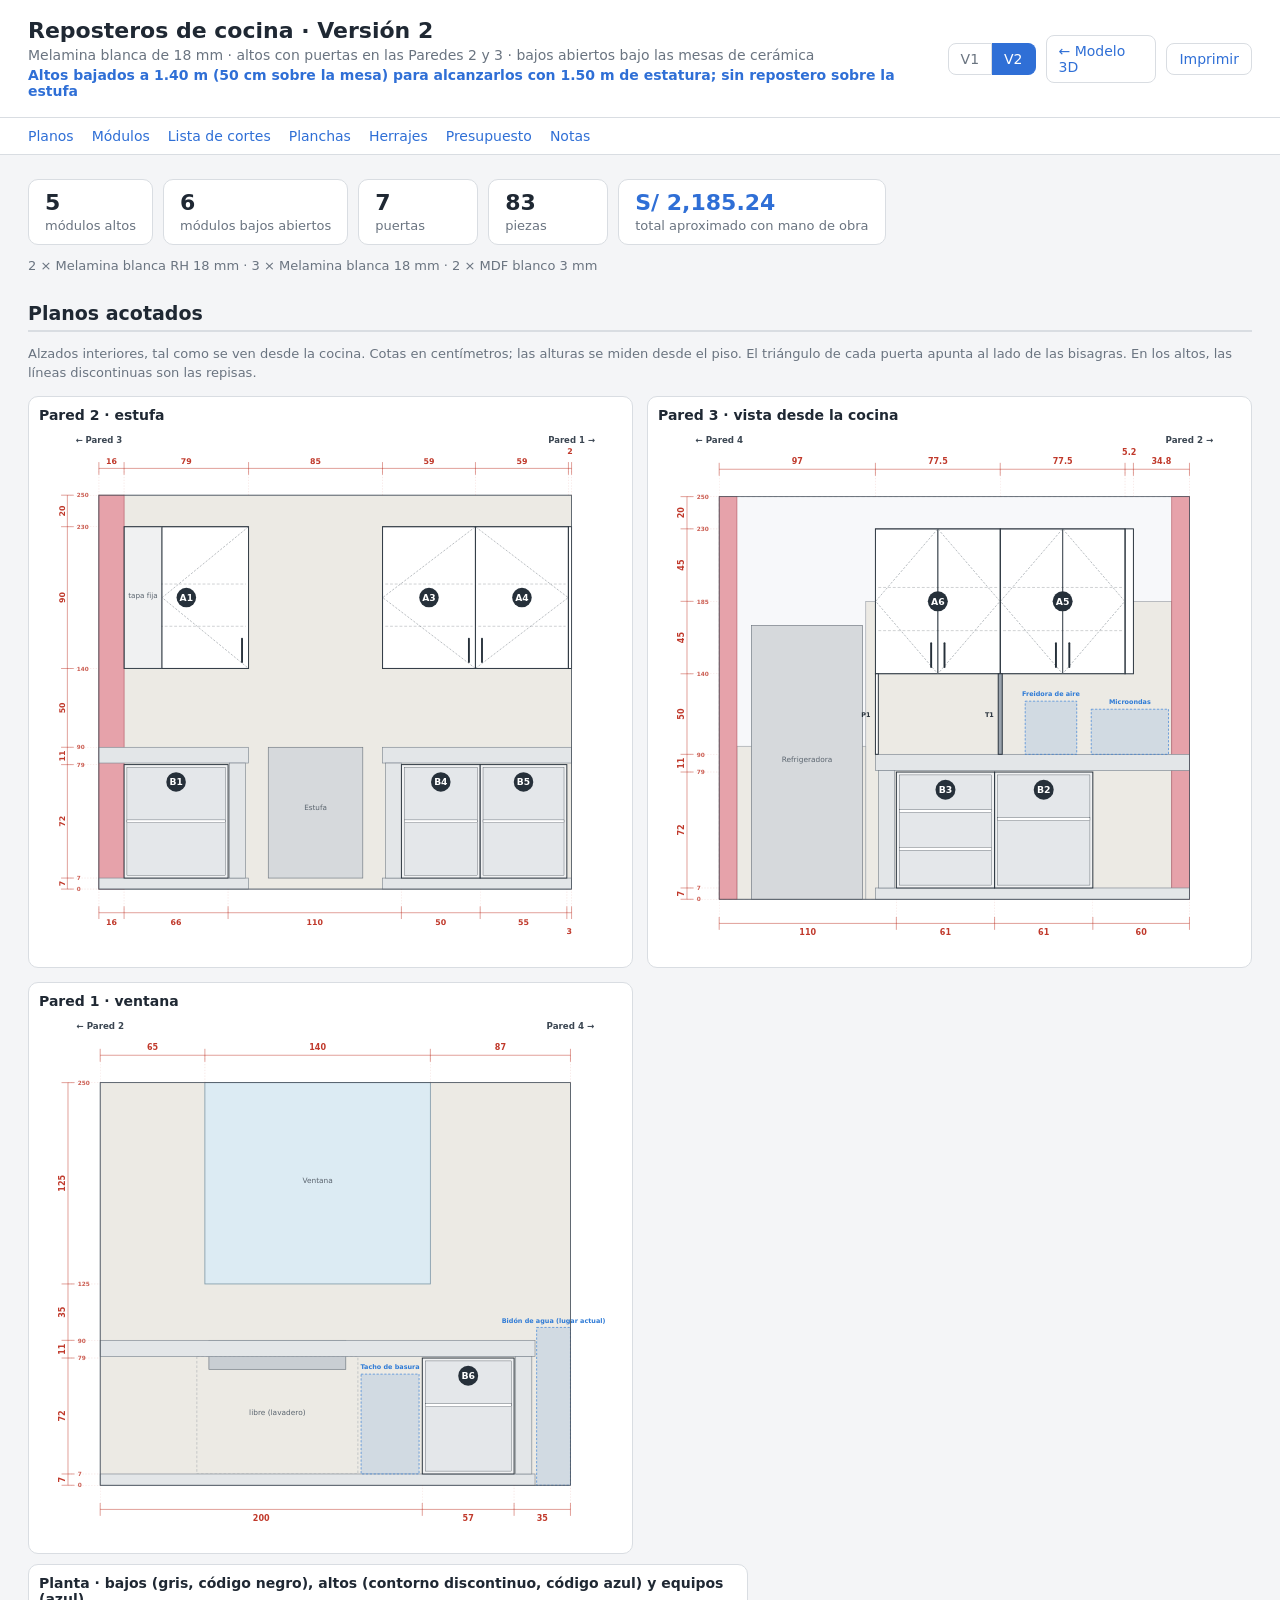
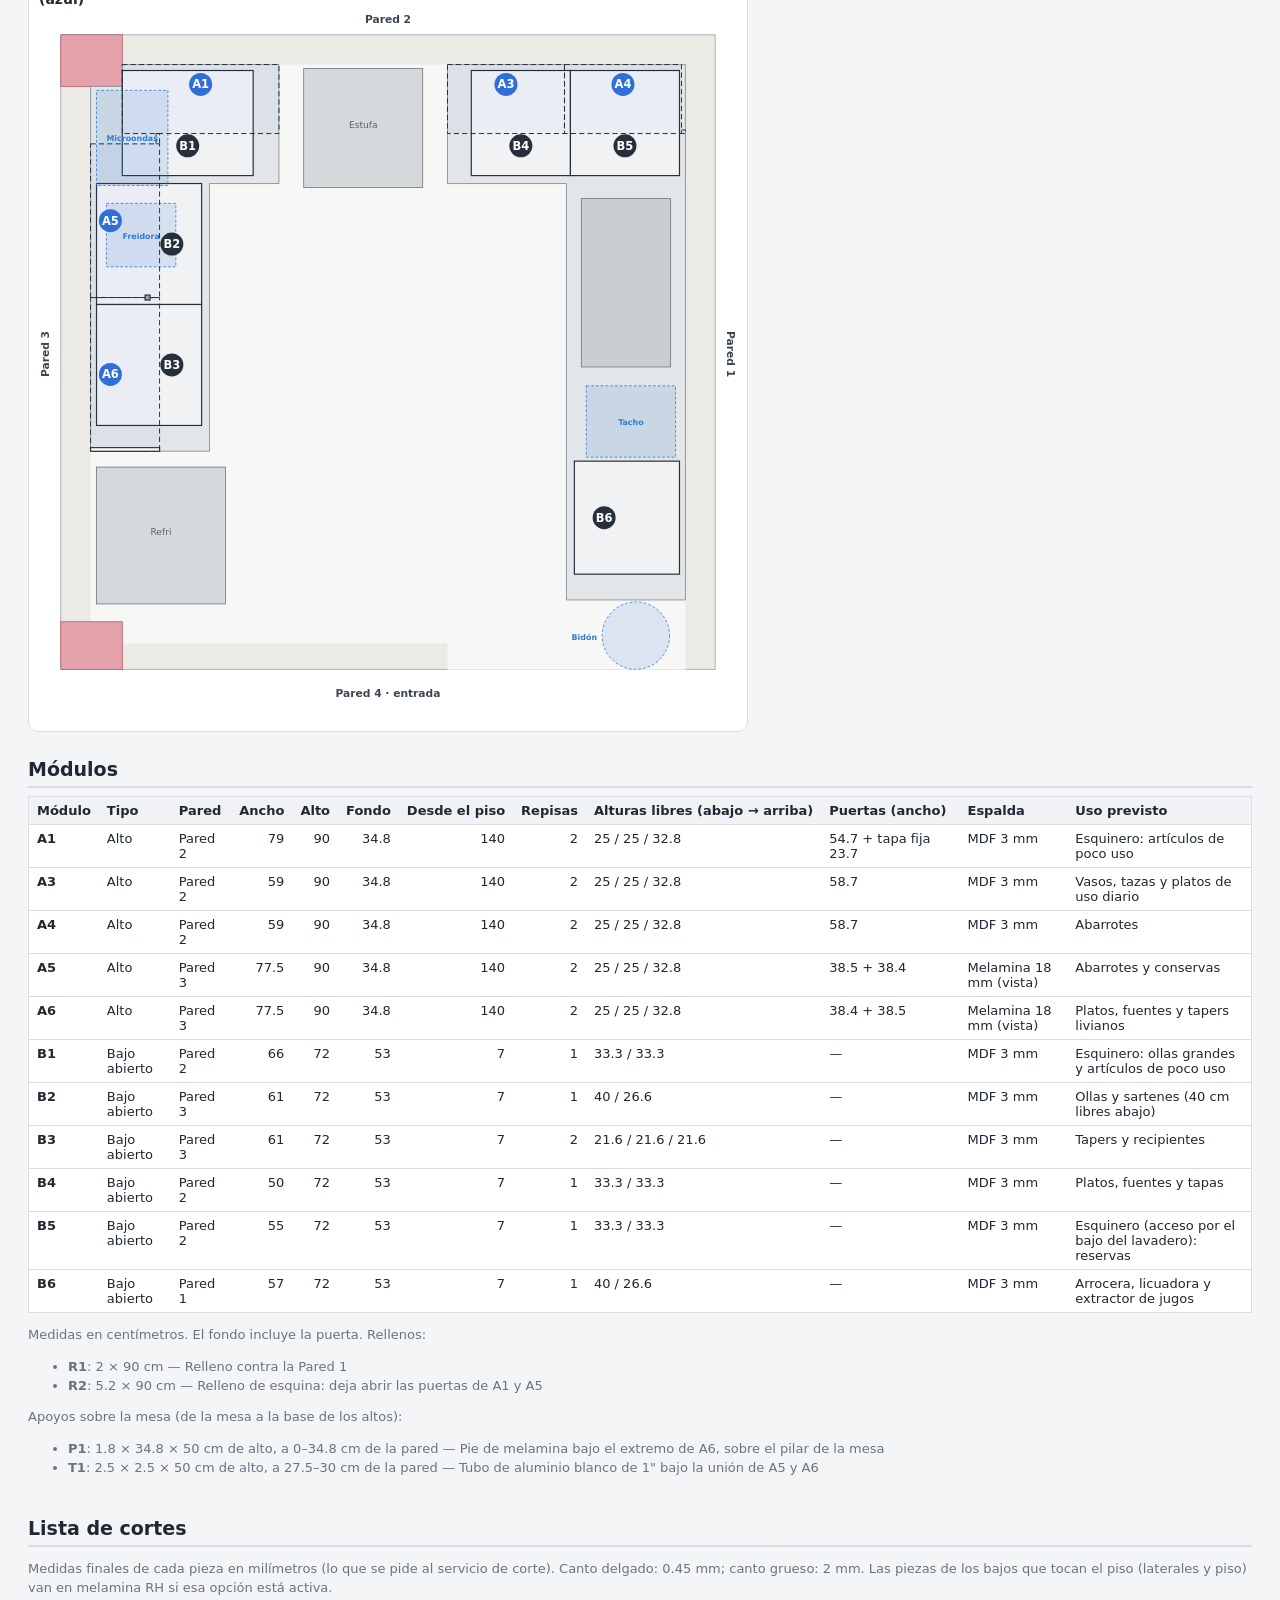
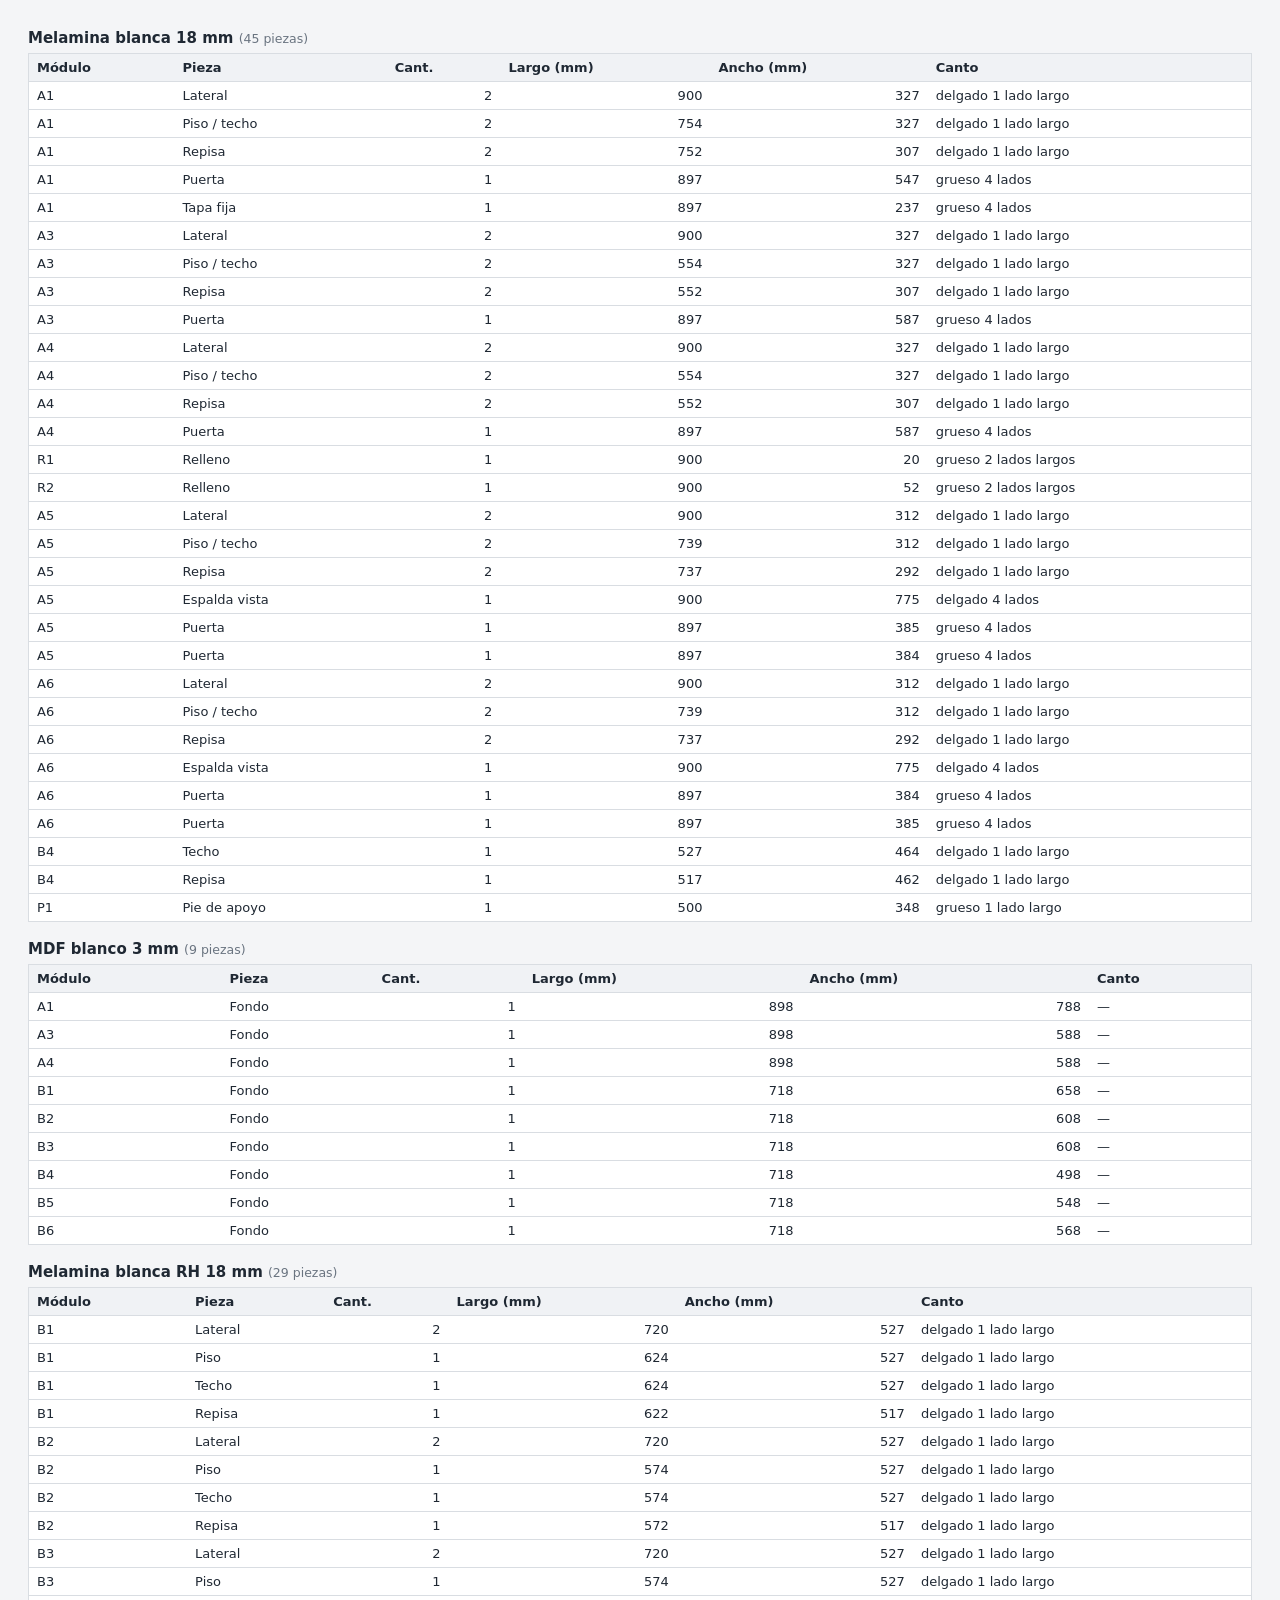
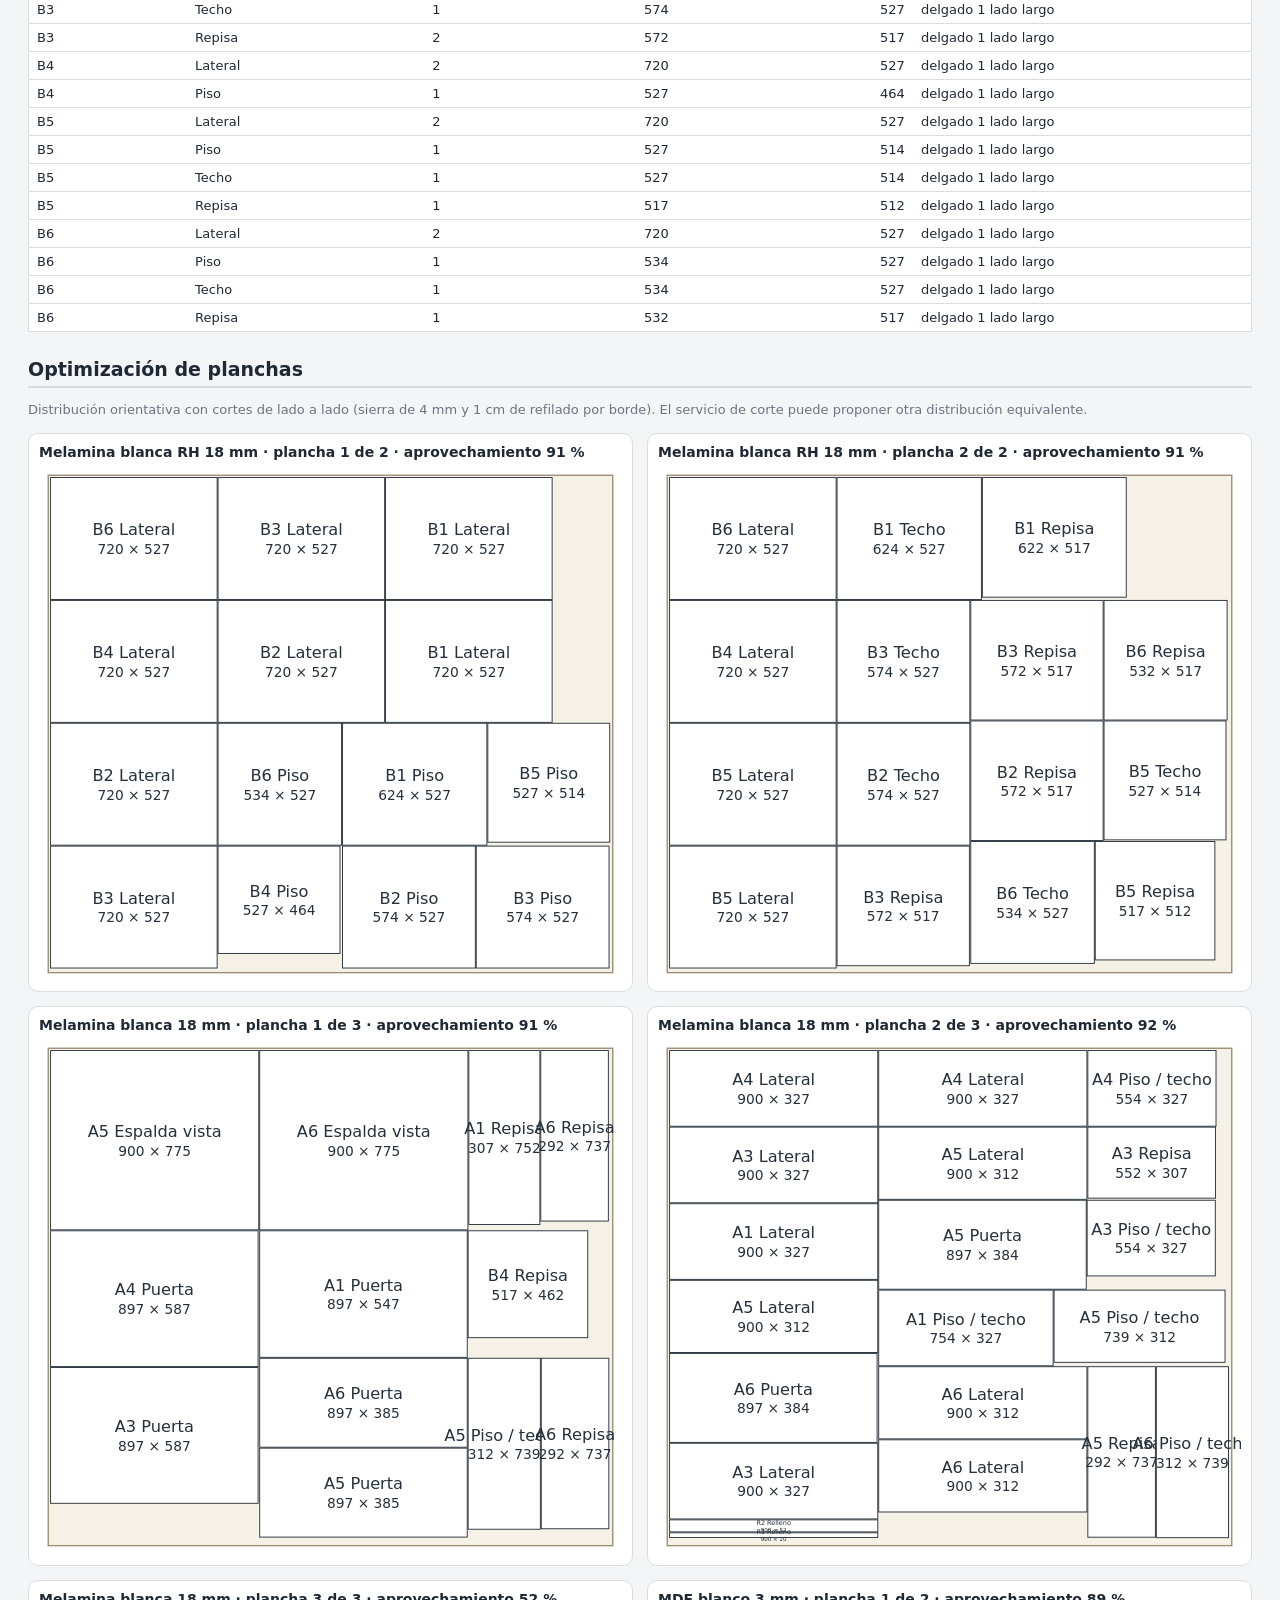
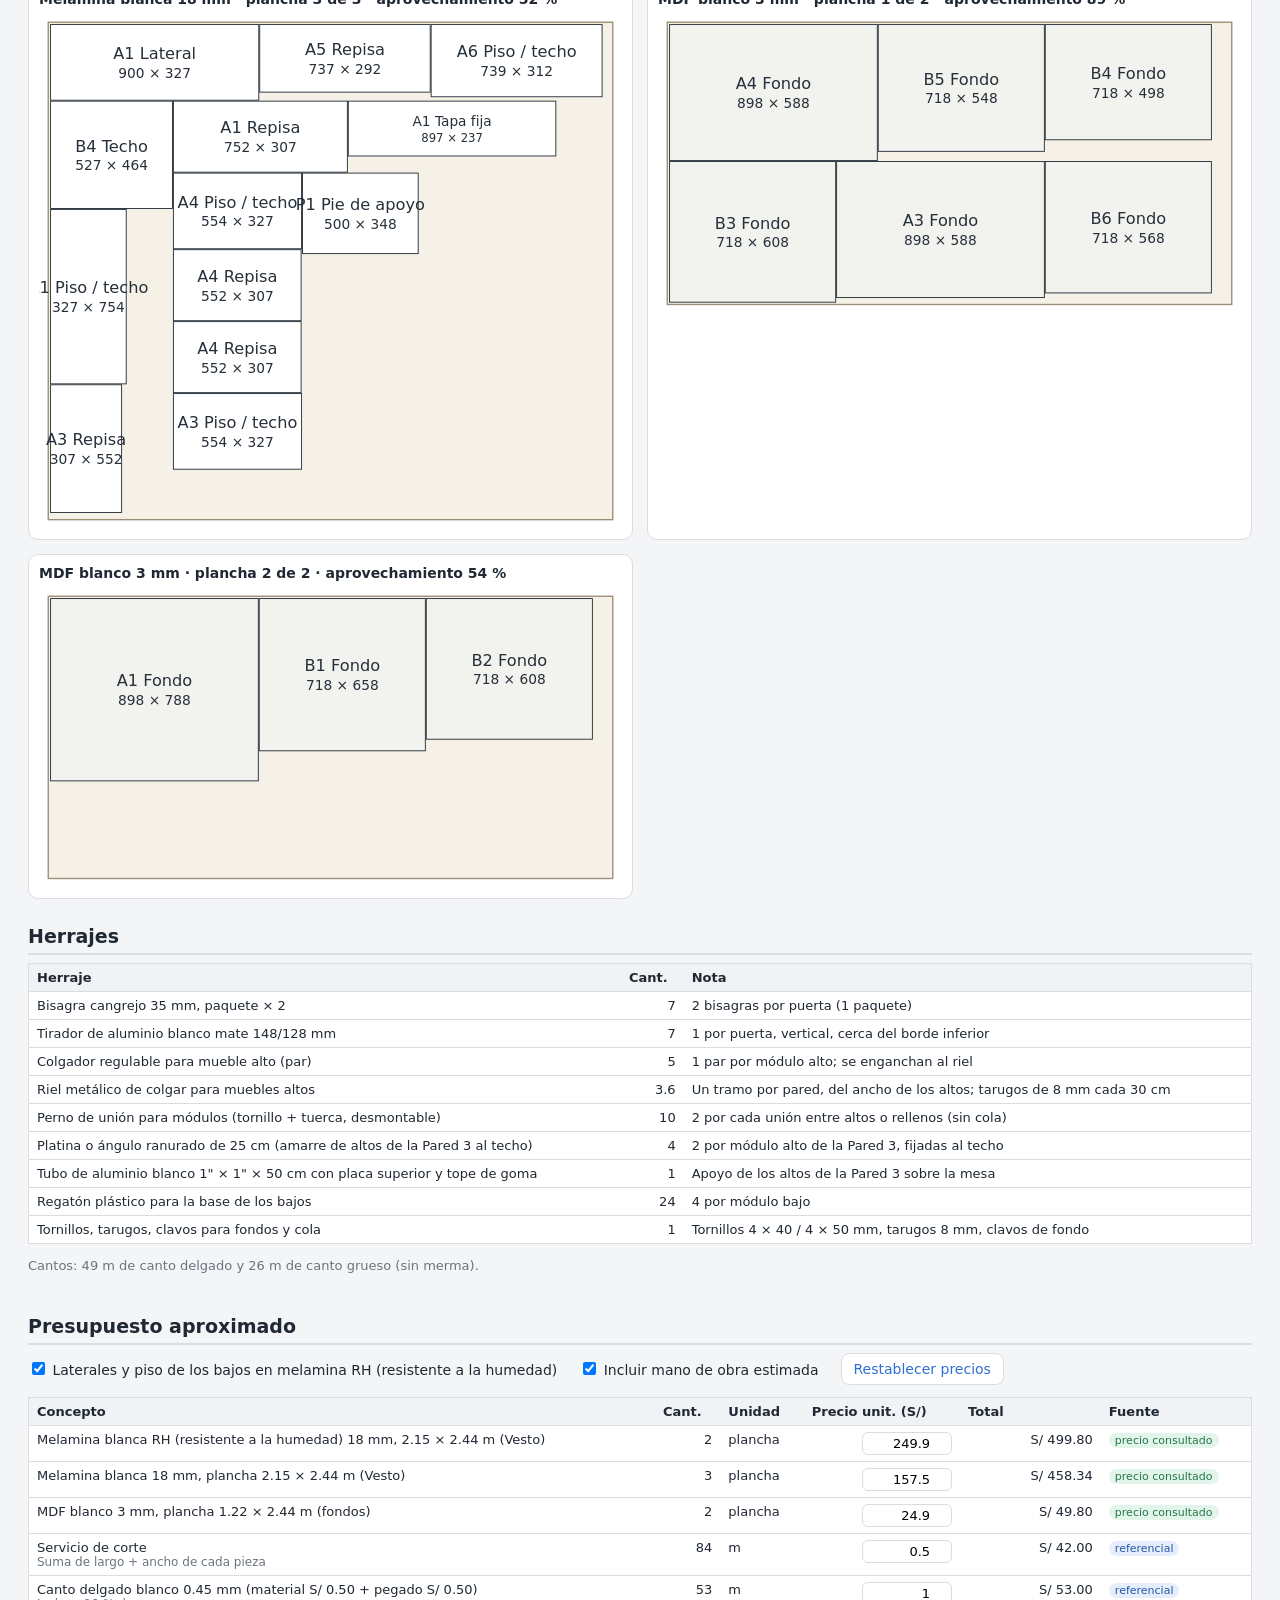
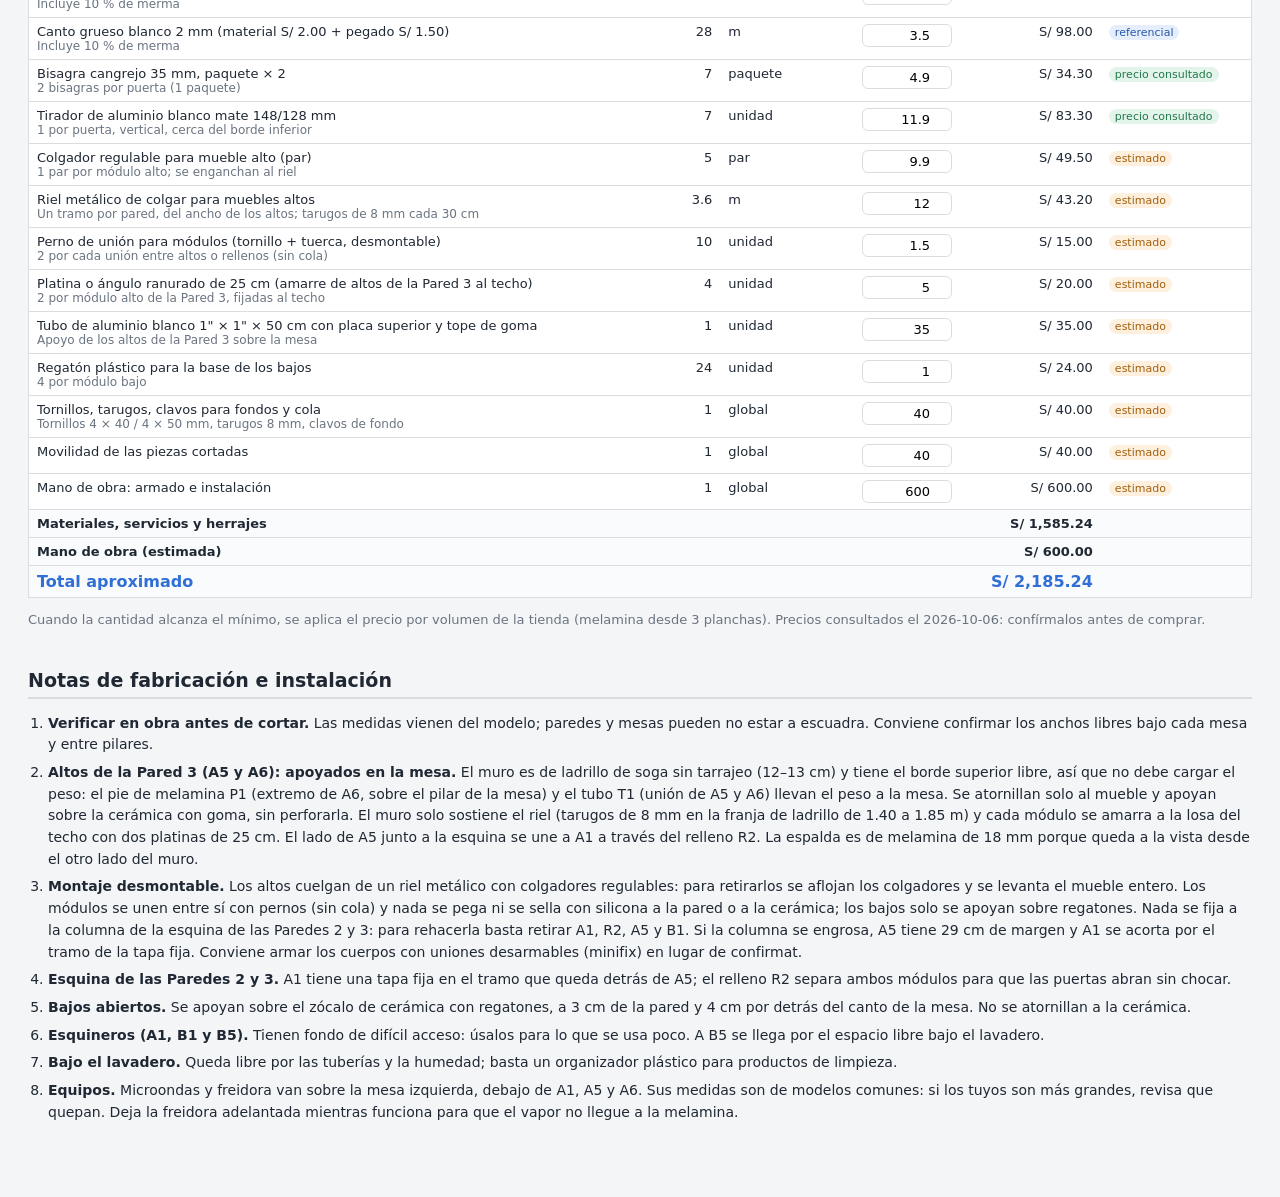
==== reposteros.html @ 14c3564d "first commit" ====
<!doctype html>
<html lang="es">
  <head>
    <meta charset="utf-8" />
    <meta name="viewport" content="width=device-width, initial-scale=1" />
    <title>Cocina · planos, cortes y presupuesto de reposteros</title>
    <link rel="icon" href="data:," />
    <link rel="stylesheet" href="css/reposteros.css" />
  </head>
  <body>
    <header class="cabecera">
      <div>
        <h1>Reposteros de cocina · <span id="version-nombre"></span></h1>
        <p>Melamina blanca de 18 mm · altos con puertas en las Paredes 2 y 3 · bajos abiertos bajo las mesas de cerámica</p>
        <p class="version-desc" id="version-desc"></p>
      </div>
      <nav class="acciones">
        <span class="versiones" role="group" aria-label="Versión del diseño">
          <button type="button" data-version="1">V1</button>
          <button type="button" data-version="2">V2</button>
        </span>
        <a href="index.html" id="volver">← Modelo 3D</a>
        <button type="button" id="imprimir">Imprimir</button>
      </nav>
    </header>

    <nav class="indice">
      <a href="#sec-planos">Planos</a>
      <a href="#sec-modulos">Módulos</a>
      <a href="#sec-cortes">Lista de cortes</a>
      <a href="#sec-planchas">Planchas</a>
      <a href="#sec-herrajes">Herrajes</a>
      <a href="#sec-presupuesto">Presupuesto</a>
      <a href="#sec-notas">Notas</a>
    </nav>

    <main>
      <div class="avisos" id="avisos" hidden></div>
      <section class="resumen" id="resumen"></section>

      <section id="sec-planos">
        <h2>Planos acotados</h2>
        <p class="nota">
          Alzados interiores, tal como se ven desde la cocina. Cotas en centímetros; las alturas se miden desde el piso.
          El triángulo de cada puerta apunta al lado de las bisagras. En los altos, las líneas discontinuas son las repisas.
        </p>
        <div id="alzados" class="laminas"></div>
        <div id="planta" class="laminas"></div>
      </section>

      <section id="sec-modulos">
        <h2>Módulos</h2>
        <div id="modulos" class="tabla"></div>
      </section>

      <section id="sec-cortes">
        <h2>Lista de cortes</h2>
        <p class="nota">
          Medidas finales de cada pieza en milímetros (lo que se pide al servicio de corte). Canto delgado: 0.45 mm; canto
          grueso: 2 mm. Las piezas de los bajos que tocan el piso (laterales y piso) van en melamina RH si esa opción está activa.
        </p>
        <div id="cortes" class="tabla"></div>
      </section>

      <section id="sec-planchas">
        <h2>Optimización de planchas</h2>
        <p class="nota">
          Distribución orientativa con cortes de lado a lado (sierra de 4 mm y 1 cm de refilado por borde). El servicio de corte
          puede proponer otra distribución equivalente.
        </p>
        <div id="planchas" class="hojas"></div>
      </section>

      <section id="sec-herrajes">
        <h2>Herrajes</h2>
        <div id="herrajes" class="tabla"></div>
      </section>

      <section id="sec-presupuesto">
        <h2>Presupuesto aproximado</h2>
        <div class="opciones">
          <label><input type="checkbox" id="opt-rh" /> Laterales y piso de los bajos en melamina RH (resistente a la humedad)</label>
          <label><input type="checkbox" id="opt-mo" /> Incluir mano de obra estimada</label>
          <button type="button" id="restablecer">Restablecer precios</button>
        </div>
        <div id="presupuesto" class="tabla"></div>
      </section>

      <section id="sec-notas">
        <h2>Notas de fabricación e instalación</h2>
        <ol class="notas">
          <li><b>Verificar en obra antes de cortar.</b> Las medidas vienen del modelo; paredes y mesas pueden no estar a escuadra. Conviene confirmar los anchos libres bajo cada mesa y entre pilares.</li>
          <li data-version="1"><b>Altos de la Pared 3 (A5 y A6).</b> El muro llega a 1.85 m, así que el repostero se apoya en sus <span id="anclaje-cm"></span> cm superiores (franja de ladrillo de <span id="anclaje-desde"></span> a 1.85 m) con colgadores y tarugos de 8 mm. Además, cada módulo se amarra al techo con dos platinas de 25 cm para que no se vuelque. La espalda es de melamina de 18 mm porque queda a la vista desde el otro lado del muro.</li>
          <li data-version="2"><b>Altos de la Pared 3 (A5 y A6): apoyados en la mesa.</b> El muro es de ladrillo de soga sin tarrajeo (12–13 cm) y tiene el borde superior libre, así que no debe cargar el peso: el pie de melamina P1 (extremo de A6, sobre el pilar de la mesa) y el tubo T1 (unión de A5 y A6) llevan el peso a la mesa. Se atornillan solo al mueble y apoyan sobre la cerámica con goma, sin perforarla. El muro solo sostiene el riel (tarugos de 8 mm en la franja de ladrillo de <span class="anclaje-desde"></span> a 1.85 m) y cada módulo se amarra a la losa del techo con dos platinas de 25 cm. El lado de A5 junto a la esquina se une a A1 a través del relleno R2. La espalda es de melamina de 18 mm porque queda a la vista desde el otro lado del muro.</li>
          <li data-version="2"><b>Montaje desmontable.</b> Los altos cuelgan de un riel metálico con colgadores regulables: para retirarlos se aflojan los colgadores y se levanta el mueble entero. Los módulos se unen entre sí con pernos (sin cola) y nada se pega ni se sella con silicona a la pared o a la cerámica; los bajos solo se apoyan sobre regatones. Nada se fija a la columna de la esquina de las Paredes 2 y 3: para rehacerla basta retirar A1, R2, A5 y B1. Si la columna se engrosa, A5 tiene 29 cm de margen y A1 se acorta por el tramo de la tapa fija. Conviene armar los cuerpos con uniones desarmables (minifix) en lugar de confirmat.</li>
          <li><b>Esquina de las Paredes 2 y 3.</b> A1 tiene una tapa fija en el tramo que queda detrás de A5; el relleno R2 separa ambos módulos para que las puertas abran sin chocar.</li>
          <li data-modulo="A2"><b>Sobre la estufa (A2).</b> Empieza a 1.70 m (80 cm sobre la mesa) porque no hay campana. No guardes ahí plásticos ni productos que se dañen con el calor.</li>
          <li><b>Bajos abiertos.</b> Se apoyan sobre el zócalo de cerámica con regatones, a 3 cm de la pared y 4 cm por detrás del canto de la mesa. No se atornillan a la cerámica.</li>
          <li><b>Esquineros (A1, B1 y B5).</b> Tienen fondo de difícil acceso: úsalos para lo que se usa poco. A B5 se llega por el espacio libre bajo el lavadero.</li>
          <li><b>Bajo el lavadero.</b> Queda libre por las tuberías y la humedad; basta un organizador plástico para productos de limpieza.</li>
          <li><b>Equipos.</b> Microondas y freidora van sobre la mesa izquierda, debajo de A1, A5 y A6. Sus medidas son de modelos comunes: si los tuyos son más grandes, revisa que quepan. Deja la freidora adelantada mientras funciona para que el vapor no llegue a la melamina.</li>
        </ol>
      </section>
    </main>

    <script type="module" src="js/reposteros/documento.js"></script>
  </body>
</html>
---- css/reposteros.css ----
:root {
  --text: #1f2833;
  --muted: #6a7480;
  --border: #d9dde2;
  --accent: #2f6fd6;
  --bg: #f4f5f7;
  --equipo: #2f7bd6;
  font-family: system-ui, -apple-system, 'Segoe UI', Roboto, sans-serif;
  color: var(--text);
}

* {
  box-sizing: border-box;
}

body {
  margin: 0;
  background: var(--bg);
}

.cabecera {
  display: flex;
  justify-content: space-between;
  align-items: center;
  gap: 16px;
  padding: 18px 28px;
  background: #fff;
  border-bottom: 1px solid var(--border);
}

.cabecera h1 {
  margin: 0;
  font-size: 22px;
}

.cabecera p {
  margin: 4px 0 0;
  color: var(--muted);
  font-size: 14px;
}

.acciones {
  display: flex;
  gap: 10px;
  align-items: center;
}

.cabecera .version-desc {
  color: var(--accent);
  font-weight: 600;
}

.versiones {
  display: flex;
}

.versiones button {
  border-radius: 0;
  color: var(--muted);
}

.versiones button:first-child {
  border-radius: 8px 0 0 8px;
}

.versiones button:last-child {
  border-radius: 0 8px 8px 0;
  border-left: none;
}

.versiones button.active {
  background: var(--accent);
  border-color: var(--accent);
  color: #fff;
}

.acciones a,
button {
  font: inherit;
  font-size: 14px;
  padding: 7px 12px;
  border-radius: 8px;
  border: 1px solid var(--border);
  background: #fff;
  color: var(--accent);
  text-decoration: none;
  cursor: pointer;
}

.indice {
  position: sticky;
  top: 0;
  z-index: 2;
  display: flex;
  flex-wrap: wrap;
  gap: 4px 18px;
  padding: 10px 28px;
  background: rgba(255, 255, 255, 0.94);
  border-bottom: 1px solid var(--border);
  font-size: 14px;
}

.indice a {
  color: var(--accent);
  text-decoration: none;
}

main {
  max-width: 1280px;
  margin: 0 auto;
  padding: 18px 28px 60px;
}

section {
  margin-top: 26px;
}

h2 {
  font-size: 19px;
  margin: 0 0 8px;
  padding-bottom: 6px;
  border-bottom: 2px solid var(--border);
}

h3 {
  font-size: 15px;
  margin: 18px 0 6px;
}

h3 small {
  color: var(--muted);
  font-weight: 400;
}

.nota {
  color: var(--muted);
  font-size: 13px;
  line-height: 1.45;
}

.avisos {
  padding: 10px 14px;
  border: 1px solid #e0a35a;
  background: #fff6ea;
  color: #8a3b00;
  border-radius: 8px;
  font-size: 14px;
}

.avisos[hidden] {
  display: none;
}

/* Resumen */
.resumen {
  display: flex;
  flex-wrap: wrap;
  gap: 10px;
  margin-top: 6px;
}

.card {
  background: #fff;
  border: 1px solid var(--border);
  border-radius: 10px;
  padding: 10px 16px;
  min-width: 120px;
}

.card b {
  display: block;
  font-size: 22px;
}

.card span {
  color: var(--muted);
  font-size: 13px;
}

.card.wide b {
  color: var(--accent);
}

.planchas-resumen {
  flex-basis: 100%;
  margin: 2px 0 0;
}

/* Láminas */
.laminas {
  display: grid;
  grid-template-columns: repeat(auto-fit, minmax(520px, 1fr));
  gap: 14px;
  margin-top: 10px;
}

.lamina,
.hoja {
  margin: 0;
  background: #fff;
  border: 1px solid var(--border);
  border-radius: 10px;
  padding: 10px;
}

.lamina--planta {
  max-width: 720px;
}

figcaption {
  font-weight: 600;
  font-size: 14px;
  margin-bottom: 6px;
}

.plano {
  width: 100%;
  height: auto;
  display: block;
}

.plano .muro {
  fill: #eceae4;
  stroke: #9aa1a8;
  stroke-width: 4;
}
.plano .vacio {
  fill: #f7f8fa;
  stroke: #c3c8ce;
  stroke-width: 3;
  stroke-dasharray: 20 14;
}
.plano .columna {
  fill: #e6a2aa;
  stroke: #b45a65;
  stroke-width: 4;
}
.plano .piso {
  fill: #f7f7f5;
}
.plano .ventana {
  fill: #dcebf3;
  stroke: #7d97a6;
  stroke-width: 5;
}
.plano .losa,
.plano .losa-planta {
  fill: #e3e6e8;
  stroke: #7c858f;
  stroke-width: 4;
}
.plano .lavadero {
  fill: #c9ced3;
  stroke: #6c757e;
  stroke-width: 4;
}
.plano .libre {
  fill: none;
  stroke: #9aa1a8;
  stroke-width: 3;
  stroke-dasharray: 16 12;
}
.plano .equipo-fijo {
  fill: #d6d9dc;
  stroke: #6c757e;
  stroke-width: 4;
}
.plano .mod {
  fill: #ffffff;
  stroke: #26303a;
  stroke-width: 6;
}
.plano .mod-bajo {
  fill: #f1f2f3;
}
.plano .mod-int {
  fill: #e4e7ea;
  stroke: #26303a;
  stroke-width: 2;
}
.plano .repisa {
  fill: #ffffff;
  stroke: #26303a;
  stroke-width: 2;
}
.plano .repisa-oculta {
  stroke: #26303a;
  stroke-width: 3;
  stroke-dasharray: 18 12;
}
.plano .puerta,
.plano .tapa {
  fill: rgba(255, 255, 255, 0.55);
  stroke: #26303a;
  stroke-width: 4;
}
.plano .tapa {
  fill: #f0f1f2;
}
.plano .apertura {
  fill: none;
  stroke: #6c757e;
  stroke-width: 3;
  stroke-dasharray: 14 10;
}
.plano .tirador {
  stroke: #26303a;
  stroke-width: 12;
  stroke-linecap: round;
}
.plano .mod-alto-planta {
  fill: rgba(47, 111, 214, 0.04);
  stroke: #26303a;
  stroke-width: 5;
  stroke-dasharray: 26 16;
}
.plano .equipo {
  fill: rgba(47, 123, 214, 0.14);
  stroke: var(--equipo);
  stroke-width: 4;
  stroke-dasharray: 14 10;
}
.plano .marco {
  fill: none;
  stroke: #4b545e;
  stroke-width: 5;
}
.plano .cota {
  stroke: #c0392b;
  stroke-width: 3;
}
.plano .guia {
  stroke: #c0392b;
  stroke-width: 1.5;
  stroke-dasharray: 8 10;
  opacity: 0.45;
}
.plano text {
  font-family: system-ui, sans-serif;
}
.plano .tc,
.plano .tn {
  font-size: 50px;
  fill: #c0392b;
  text-anchor: middle;
  font-weight: 600;
}
.plano .tn {
  font-size: 36px;
  text-anchor: start;
  opacity: 0.8;
}
.plano .tnota {
  font-size: 46px;
  fill: #5c6670;
  text-anchor: middle;
}
.plano .tequipo {
  font-size: 40px;
  fill: var(--equipo);
  text-anchor: middle;
  font-weight: 600;
}
.plano .apoyo {
  fill: #fff;
  stroke: #26303a;
  stroke-width: 6;
}
.plano .apoyo-tubo {
  fill: #9aa3ad;
}
.plano .tapoyo {
  font-size: 40px;
  font-weight: 700;
  fill: #26303a;
}
.plano .tlado {
  font-size: 54px;
  fill: #3b4652;
  text-anchor: middle;
  font-weight: 600;
}
.plano .id-bg {
  fill: #26303a;
}
.plano .id-alto {
  fill: #2f6fd6;
}
.plano .tid {
  font-size: 58px;
  fill: #fff;
  text-anchor: middle;
  font-weight: 700;
}
.plano .plancha {
  fill: #f6f1e7;
  stroke: #9b8f78;
  stroke-width: 6;
}
.plano .pieza {
  fill: #ffffff;
  stroke: #26303a;
  stroke-width: 4;
}
.plano .pieza-mdf {
  fill: #f2f2ef;
}
.plano .tpieza {
  fill: #26303a;
  text-anchor: middle;
}

.hojas {
  display: grid;
  grid-template-columns: repeat(auto-fit, minmax(420px, 1fr));
  gap: 14px;
}

/* Tablas */
.tabla {
  overflow-x: auto;
}

table {
  width: 100%;
  border-collapse: collapse;
  background: #fff;
  font-size: 13px;
  border: 1px solid var(--border);
}

th,
td {
  padding: 6px 8px;
  border-bottom: 1px solid var(--border);
  text-align: left;
  vertical-align: top;
}

th {
  background: #f0f2f5;
  font-weight: 600;
  white-space: nowrap;
}

td.n {
  text-align: right;
  white-space: nowrap;
  font-variant-numeric: tabular-nums;
}

.sub {
  color: var(--muted);
  font-size: 12px;
}

.presupuesto input {
  width: 90px;
  font: inherit;
  text-align: right;
  padding: 3px 6px;
  border: 1px solid var(--border);
  border-radius: 6px;
}

tfoot td {
  font-weight: 600;
  background: #fafbfc;
}

tfoot .total td {
  font-size: 16px;
  color: var(--accent);
}

.estado {
  font-size: 11px;
  padding: 1px 6px;
  border-radius: 8px;
  white-space: nowrap;
}
.estado--consultado {
  background: #e3f4ea;
  color: #23784a;
}
.estado--referencial {
  background: #e6eefb;
  color: #2557a8;
}
.estado--estimado {
  background: #fdf0de;
  color: #a35f0c;
}

.opciones {
  display: flex;
  flex-wrap: wrap;
  gap: 10px 22px;
  align-items: center;
  margin: 6px 0 12px;
  font-size: 14px;
}

.notas {
  font-size: 14px;
  line-height: 1.55;
  padding-left: 20px;
}

.notas li {
  margin-bottom: 6px;
}

@media print {
  body {
    background: #fff;
  }
  .indice,
  .acciones,
  .opciones button {
    display: none;
  }
  main {
    max-width: none;
    padding: 0 10px;
  }
  .lamina,
  .hoja,
  table {
    break-inside: avoid;
  }
  .laminas {
    grid-template-columns: 1fr;
  }
  .presupuesto input {
    border: 0;
  }
}
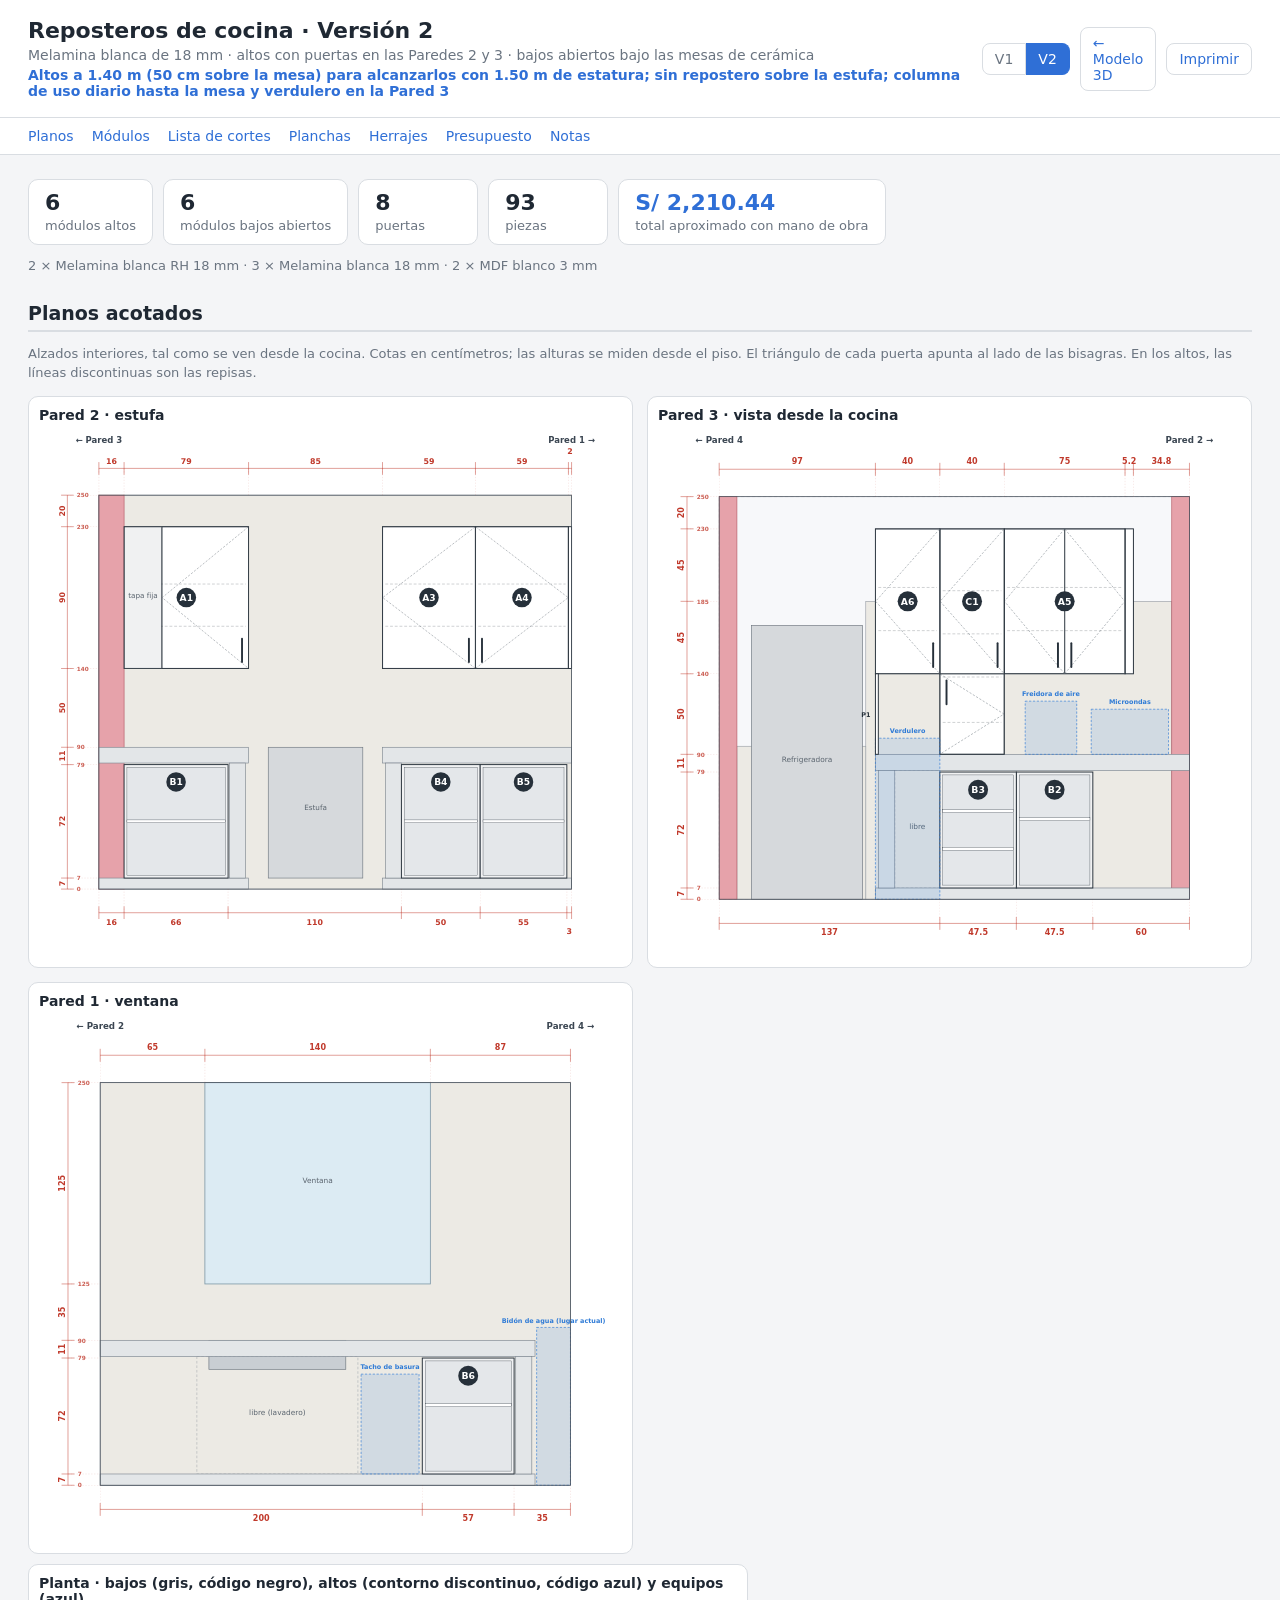
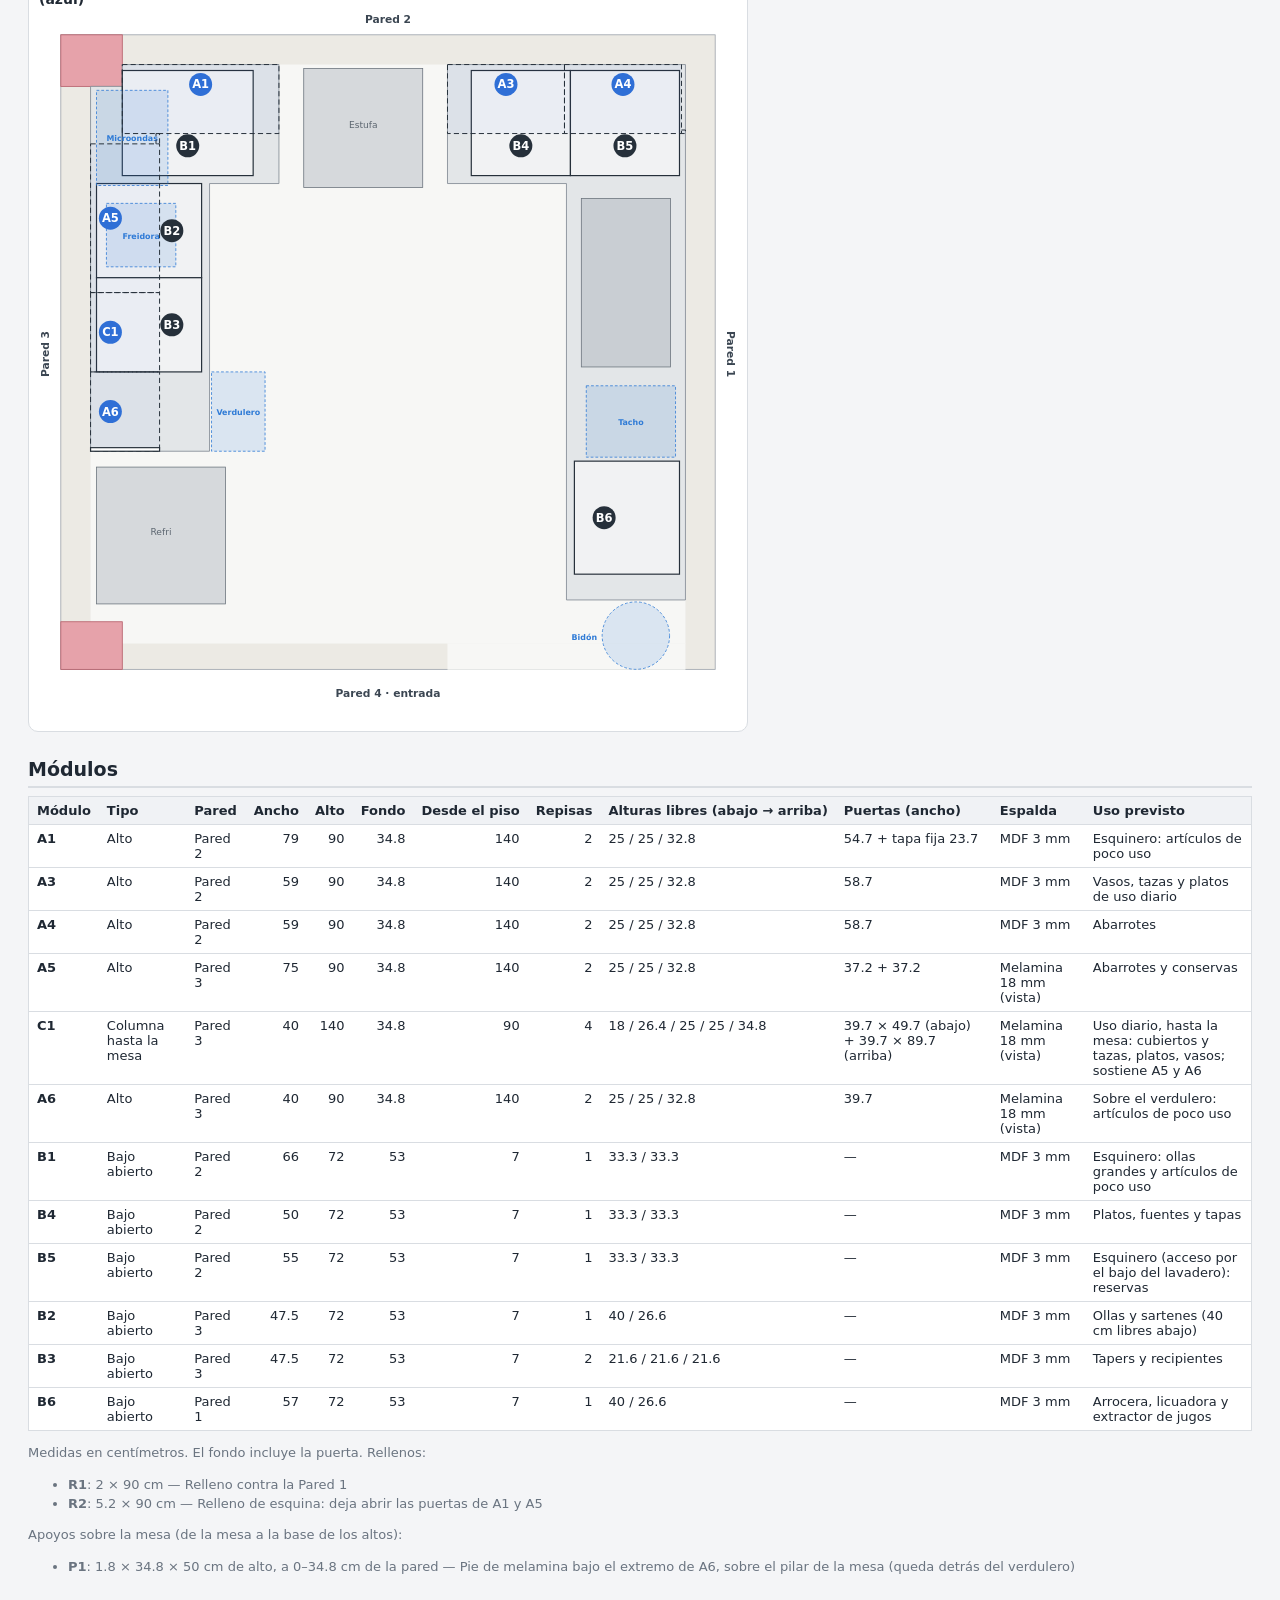
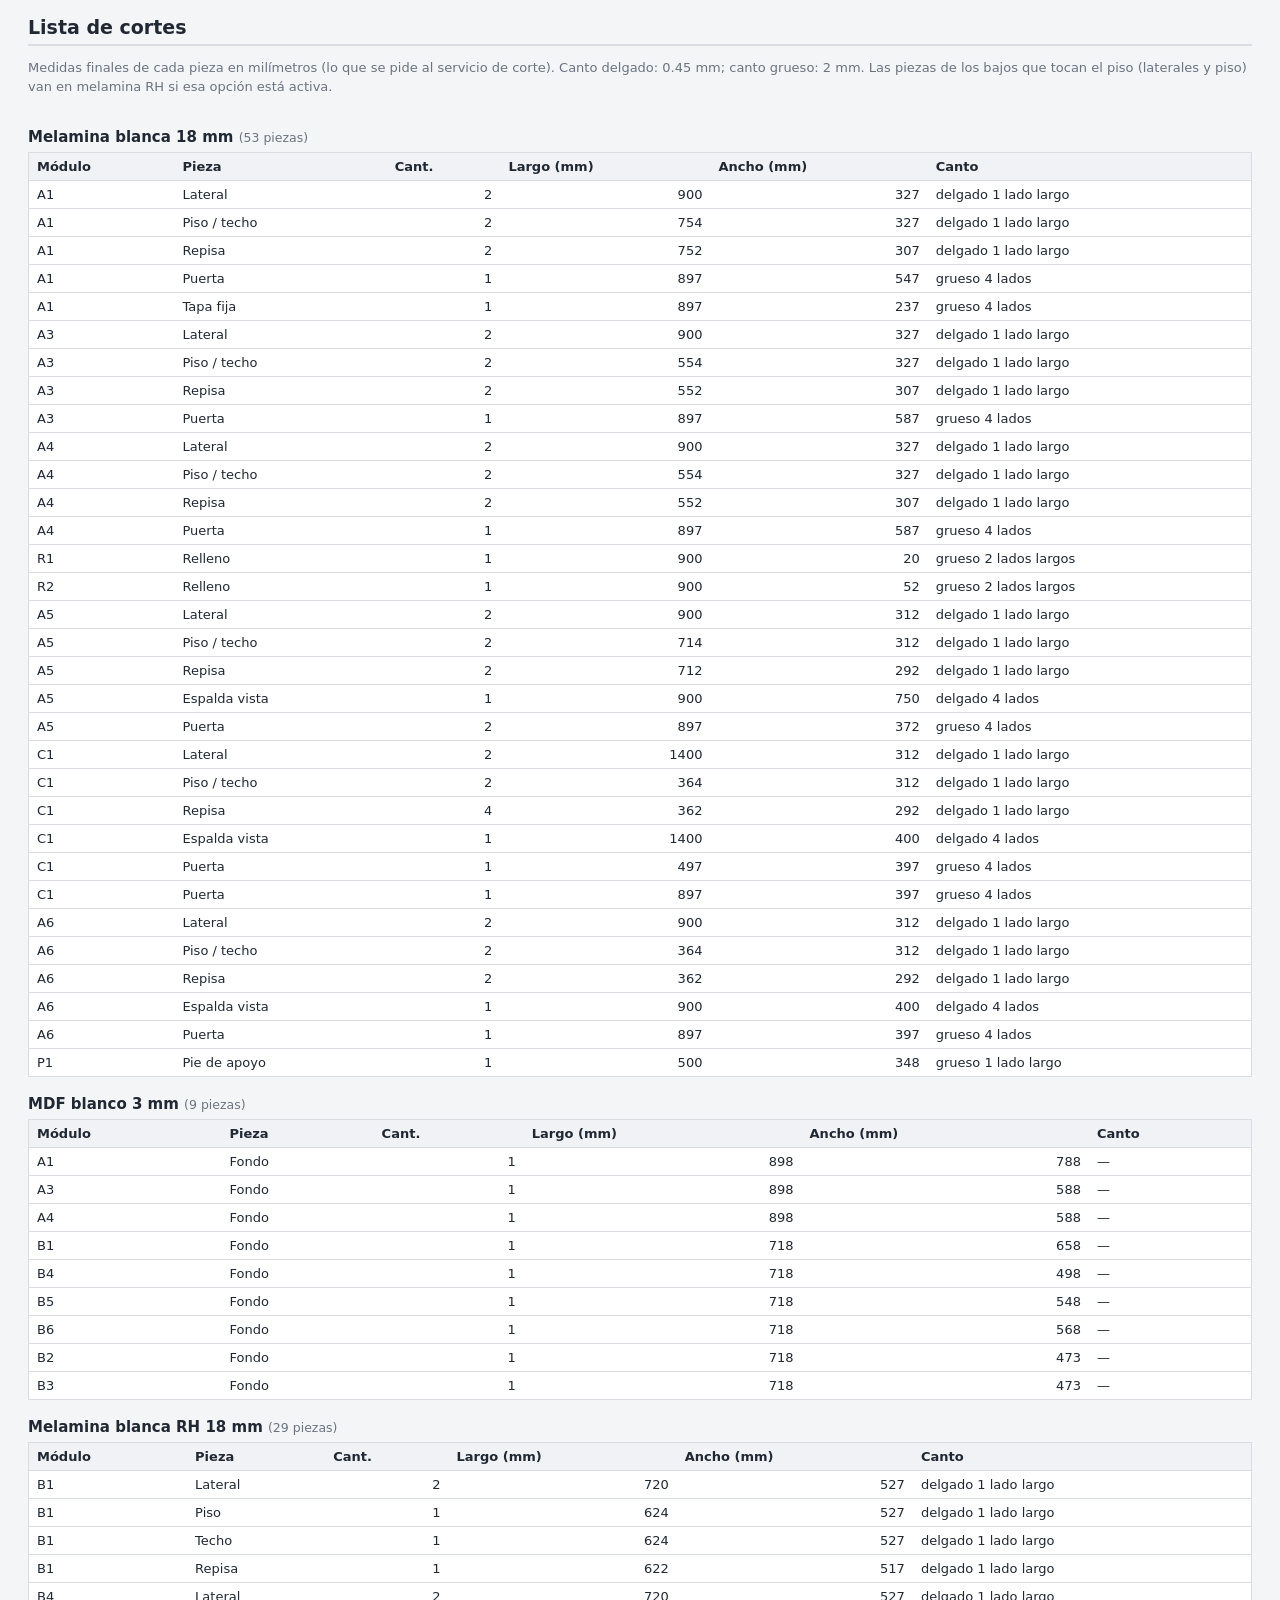
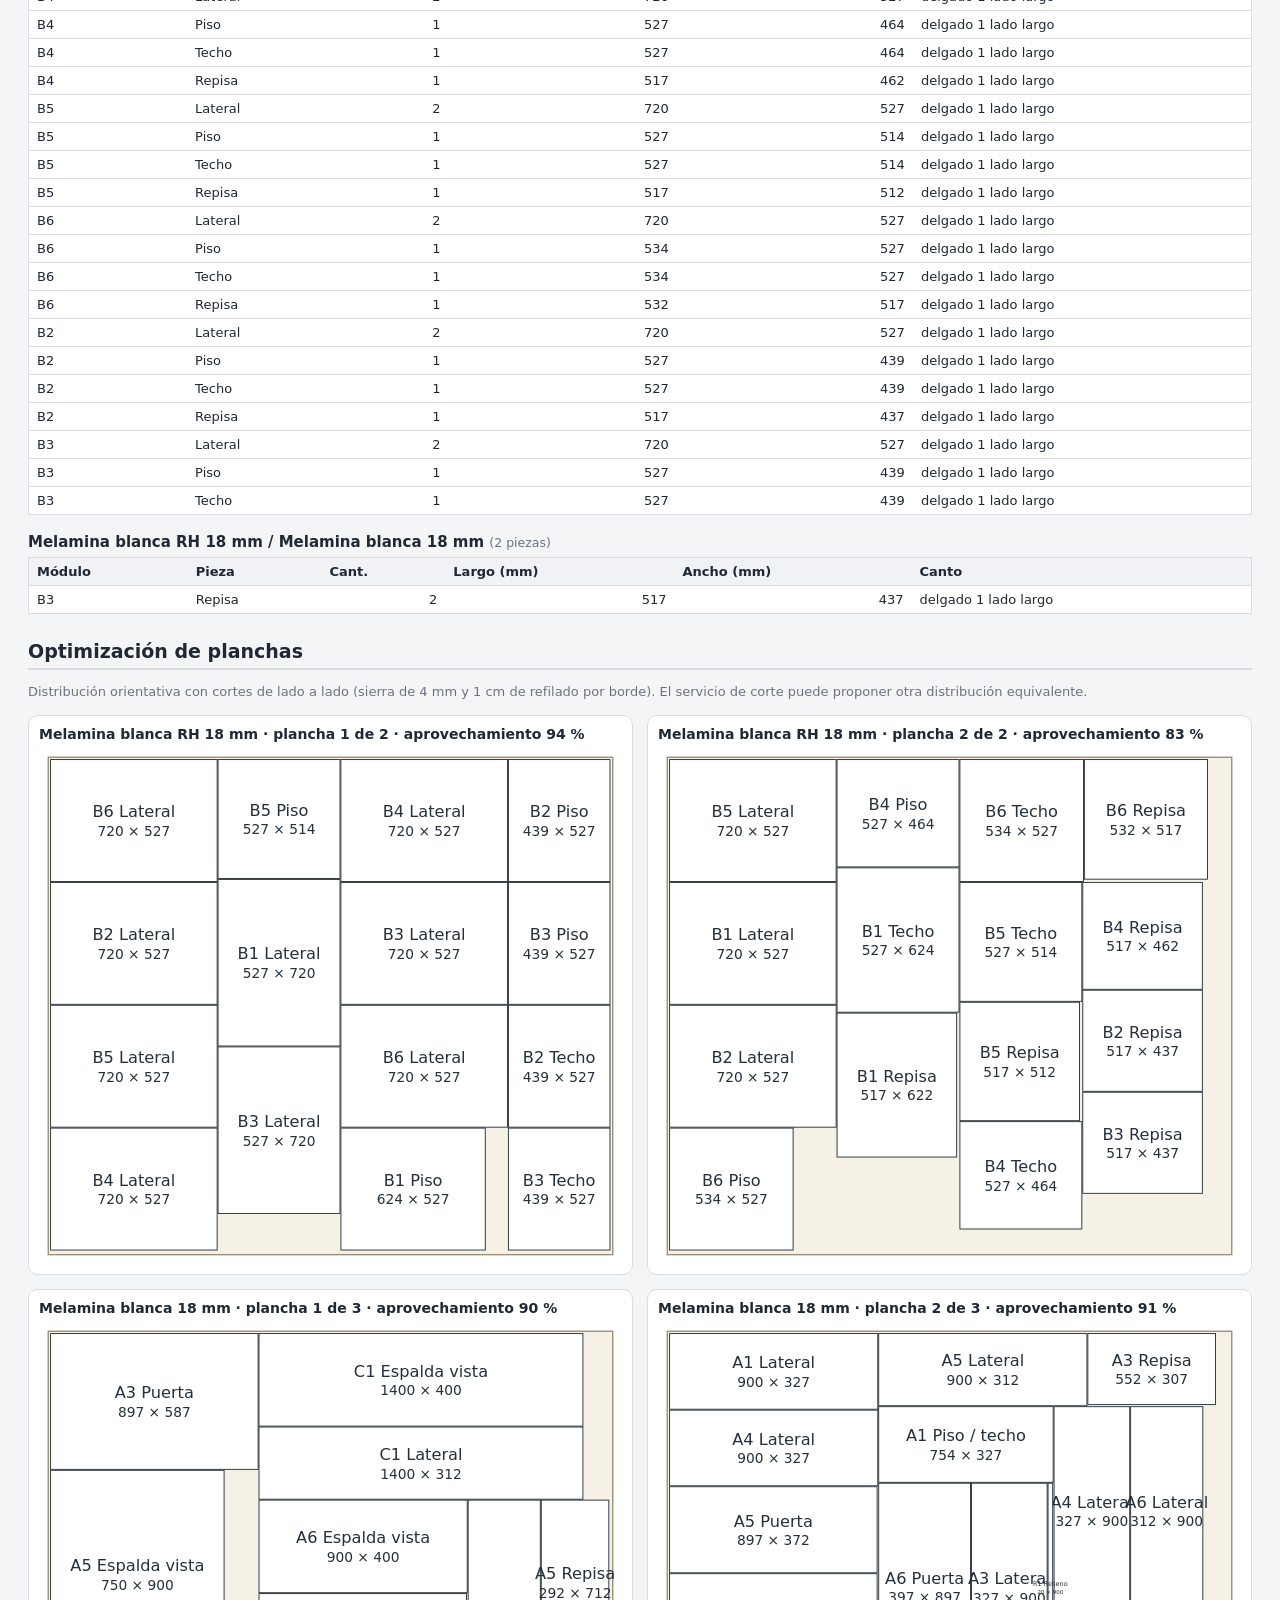
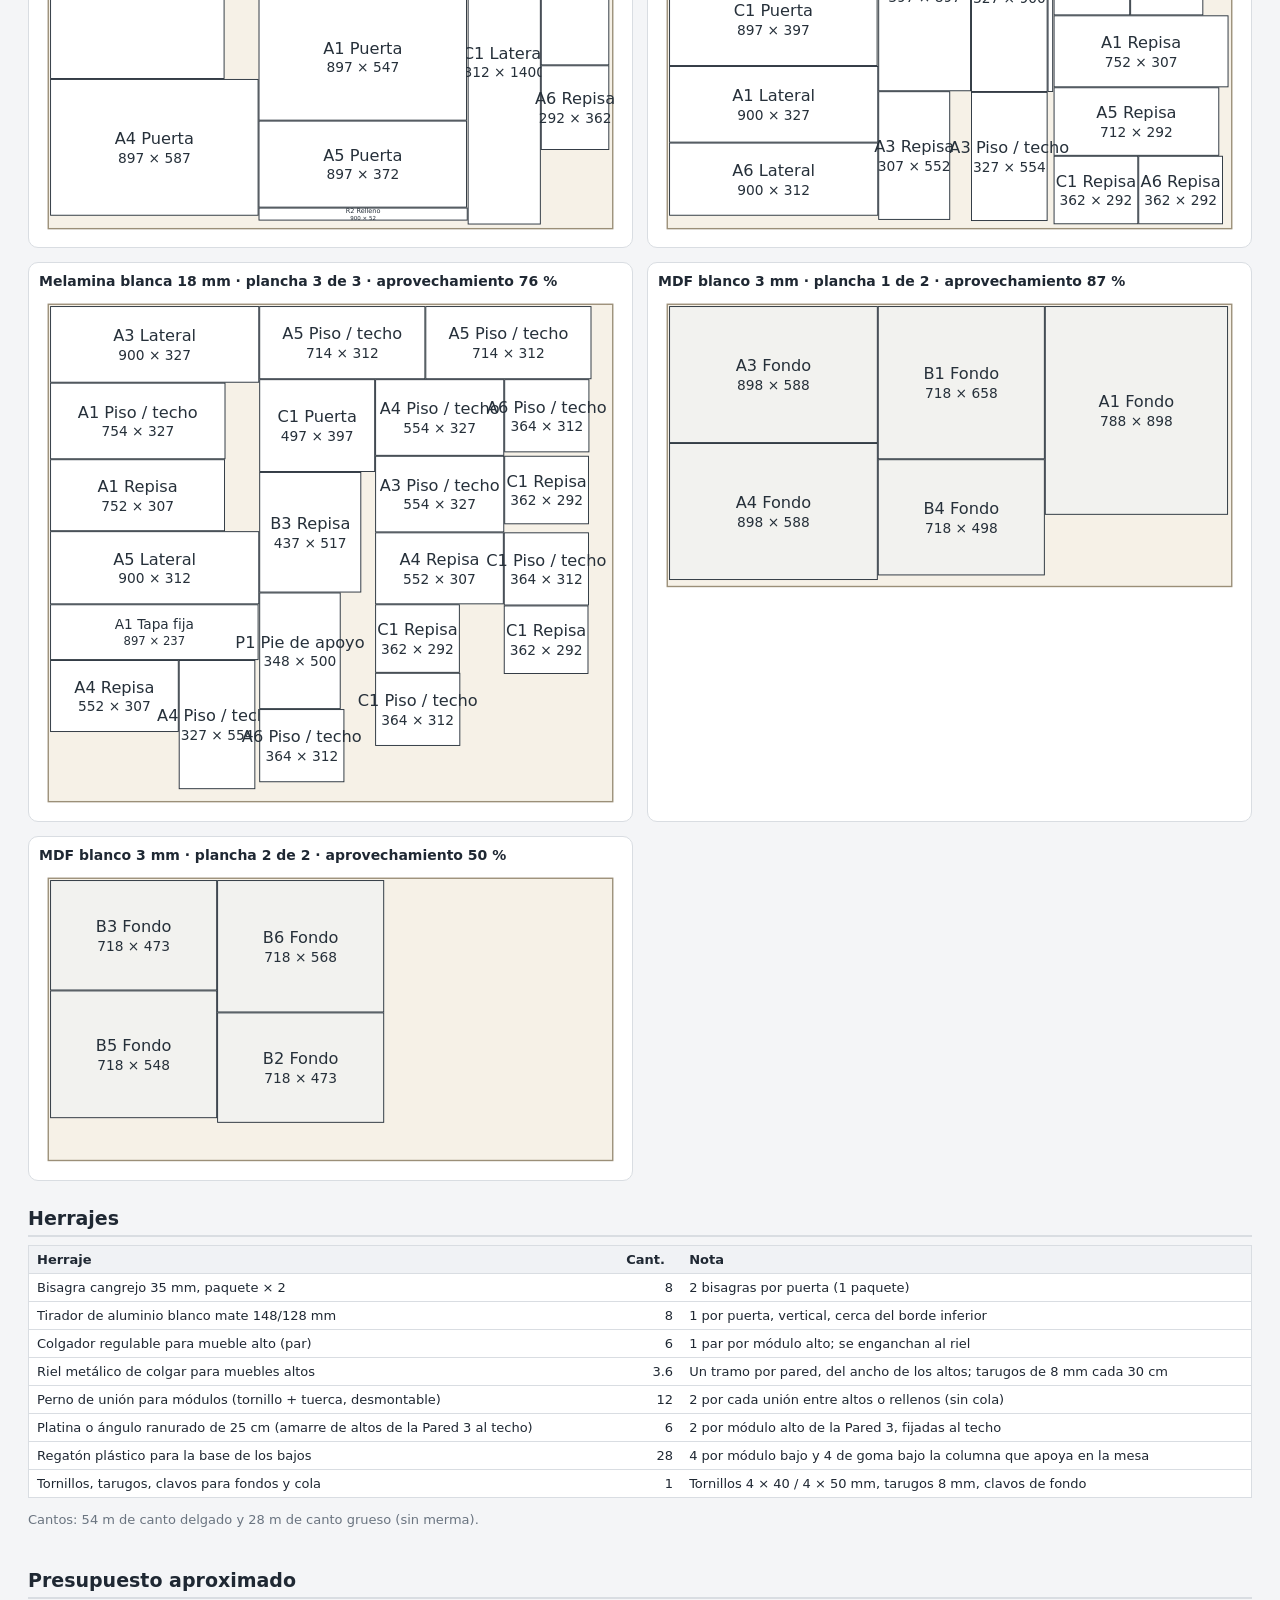
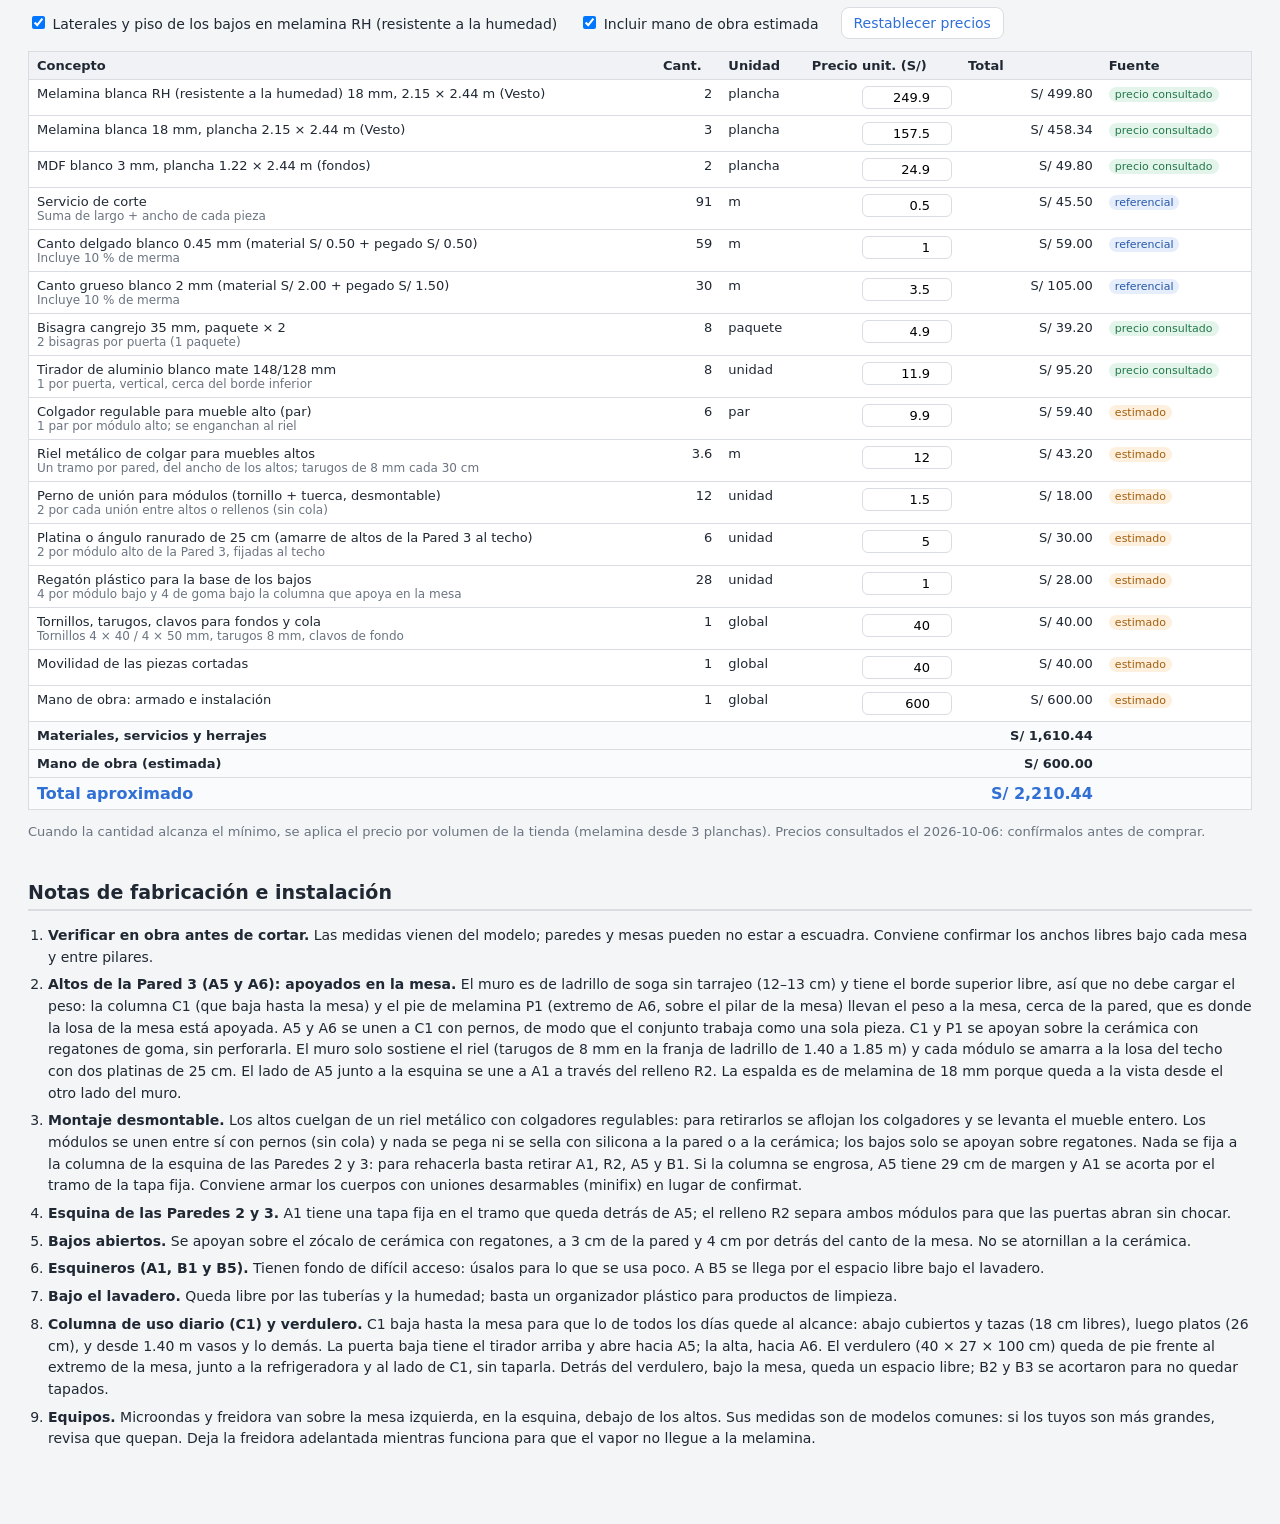
==== commit cacbec6f: "Refactor reposteros structure and update cabinet logic. Enhanced the description for the column of d" ====
--- a/reposteros.html
+++ b/reposteros.html
@@ -91,14 +91,15 @@
         <ol class="notas">
           <li><b>Verificar en obra antes de cortar.</b> Las medidas vienen del modelo; paredes y mesas pueden no estar a escuadra. Conviene confirmar los anchos libres bajo cada mesa y entre pilares.</li>
           <li data-version="1"><b>Altos de la Pared 3 (A5 y A6).</b> El muro llega a 1.85 m, así que el repostero se apoya en sus <span id="anclaje-cm"></span> cm superiores (franja de ladrillo de <span id="anclaje-desde"></span> a 1.85 m) con colgadores y tarugos de 8 mm. Además, cada módulo se amarra al techo con dos platinas de 25 cm para que no se vuelque. La espalda es de melamina de 18 mm porque queda a la vista desde el otro lado del muro.</li>
-          <li data-version="2"><b>Altos de la Pared 3 (A5 y A6): apoyados en la mesa.</b> El muro es de ladrillo de soga sin tarrajeo (12–13 cm) y tiene el borde superior libre, así que no debe cargar el peso: el pie de melamina P1 (extremo de A6, sobre el pilar de la mesa) y el tubo T1 (unión de A5 y A6) llevan el peso a la mesa. Se atornillan solo al mueble y apoyan sobre la cerámica con goma, sin perforarla. El muro solo sostiene el riel (tarugos de 8 mm en la franja de ladrillo de <span class="anclaje-desde"></span> a 1.85 m) y cada módulo se amarra a la losa del techo con dos platinas de 25 cm. El lado de A5 junto a la esquina se une a A1 a través del relleno R2. La espalda es de melamina de 18 mm porque queda a la vista desde el otro lado del muro.</li>
+          <li data-version="2"><b>Altos de la Pared 3 (A5 y A6): apoyados en la mesa.</b> El muro es de ladrillo de soga sin tarrajeo (12–13 cm) y tiene el borde superior libre, así que no debe cargar el peso: la columna C1 (que baja hasta la mesa) y el pie de melamina P1 (extremo de A6, sobre el pilar de la mesa) llevan el peso a la mesa, cerca de la pared, que es donde la losa de la mesa está apoyada. A5 y A6 se unen a C1 con pernos, de modo que el conjunto trabaja como una sola pieza. C1 y P1 se apoyan sobre la cerámica con regatones de goma, sin perforarla. El muro solo sostiene el riel (tarugos de 8 mm en la franja de ladrillo de <span class="anclaje-desde"></span> a 1.85 m) y cada módulo se amarra a la losa del techo con dos platinas de 25 cm. El lado de A5 junto a la esquina se une a A1 a través del relleno R2. La espalda es de melamina de 18 mm porque queda a la vista desde el otro lado del muro.</li>
           <li data-version="2"><b>Montaje desmontable.</b> Los altos cuelgan de un riel metálico con colgadores regulables: para retirarlos se aflojan los colgadores y se levanta el mueble entero. Los módulos se unen entre sí con pernos (sin cola) y nada se pega ni se sella con silicona a la pared o a la cerámica; los bajos solo se apoyan sobre regatones. Nada se fija a la columna de la esquina de las Paredes 2 y 3: para rehacerla basta retirar A1, R2, A5 y B1. Si la columna se engrosa, A5 tiene 29 cm de margen y A1 se acorta por el tramo de la tapa fija. Conviene armar los cuerpos con uniones desarmables (minifix) en lugar de confirmat.</li>
           <li><b>Esquina de las Paredes 2 y 3.</b> A1 tiene una tapa fija en el tramo que queda detrás de A5; el relleno R2 separa ambos módulos para que las puertas abran sin chocar.</li>
           <li data-modulo="A2"><b>Sobre la estufa (A2).</b> Empieza a 1.70 m (80 cm sobre la mesa) porque no hay campana. No guardes ahí plásticos ni productos que se dañen con el calor.</li>
           <li><b>Bajos abiertos.</b> Se apoyan sobre el zócalo de cerámica con regatones, a 3 cm de la pared y 4 cm por detrás del canto de la mesa. No se atornillan a la cerámica.</li>
           <li><b>Esquineros (A1, B1 y B5).</b> Tienen fondo de difícil acceso: úsalos para lo que se usa poco. A B5 se llega por el espacio libre bajo el lavadero.</li>
           <li><b>Bajo el lavadero.</b> Queda libre por las tuberías y la humedad; basta un organizador plástico para productos de limpieza.</li>
-          <li><b>Equipos.</b> Microondas y freidora van sobre la mesa izquierda, debajo de A1, A5 y A6. Sus medidas son de modelos comunes: si los tuyos son más grandes, revisa que quepan. Deja la freidora adelantada mientras funciona para que el vapor no llegue a la melamina.</li>
+          <li data-version="2"><b>Columna de uso diario (C1) y verdulero.</b> C1 baja hasta la mesa para que lo de todos los días quede al alcance: abajo cubiertos y tazas (18 cm libres), luego platos (26 cm), y desde 1.40 m vasos y lo demás. La puerta baja tiene el tirador arriba y abre hacia A5; la alta, hacia A6. El verdulero (40 × 27 × 100 cm) queda de pie frente al extremo de la mesa, junto a la refrigeradora y al lado de C1, sin taparla. Detrás del verdulero, bajo la mesa, queda un espacio libre; B2 y B3 se acortaron para no quedar tapados.</li>
+          <li><b>Equipos.</b> Microondas y freidora van sobre la mesa izquierda, en la esquina, debajo de los altos. Sus medidas son de modelos comunes: si los tuyos son más grandes, revisa que quepan. Deja la freidora adelantada mientras funciona para que el vapor no llegue a la melamina.</li>
         </ol>
       </section>
     </main>
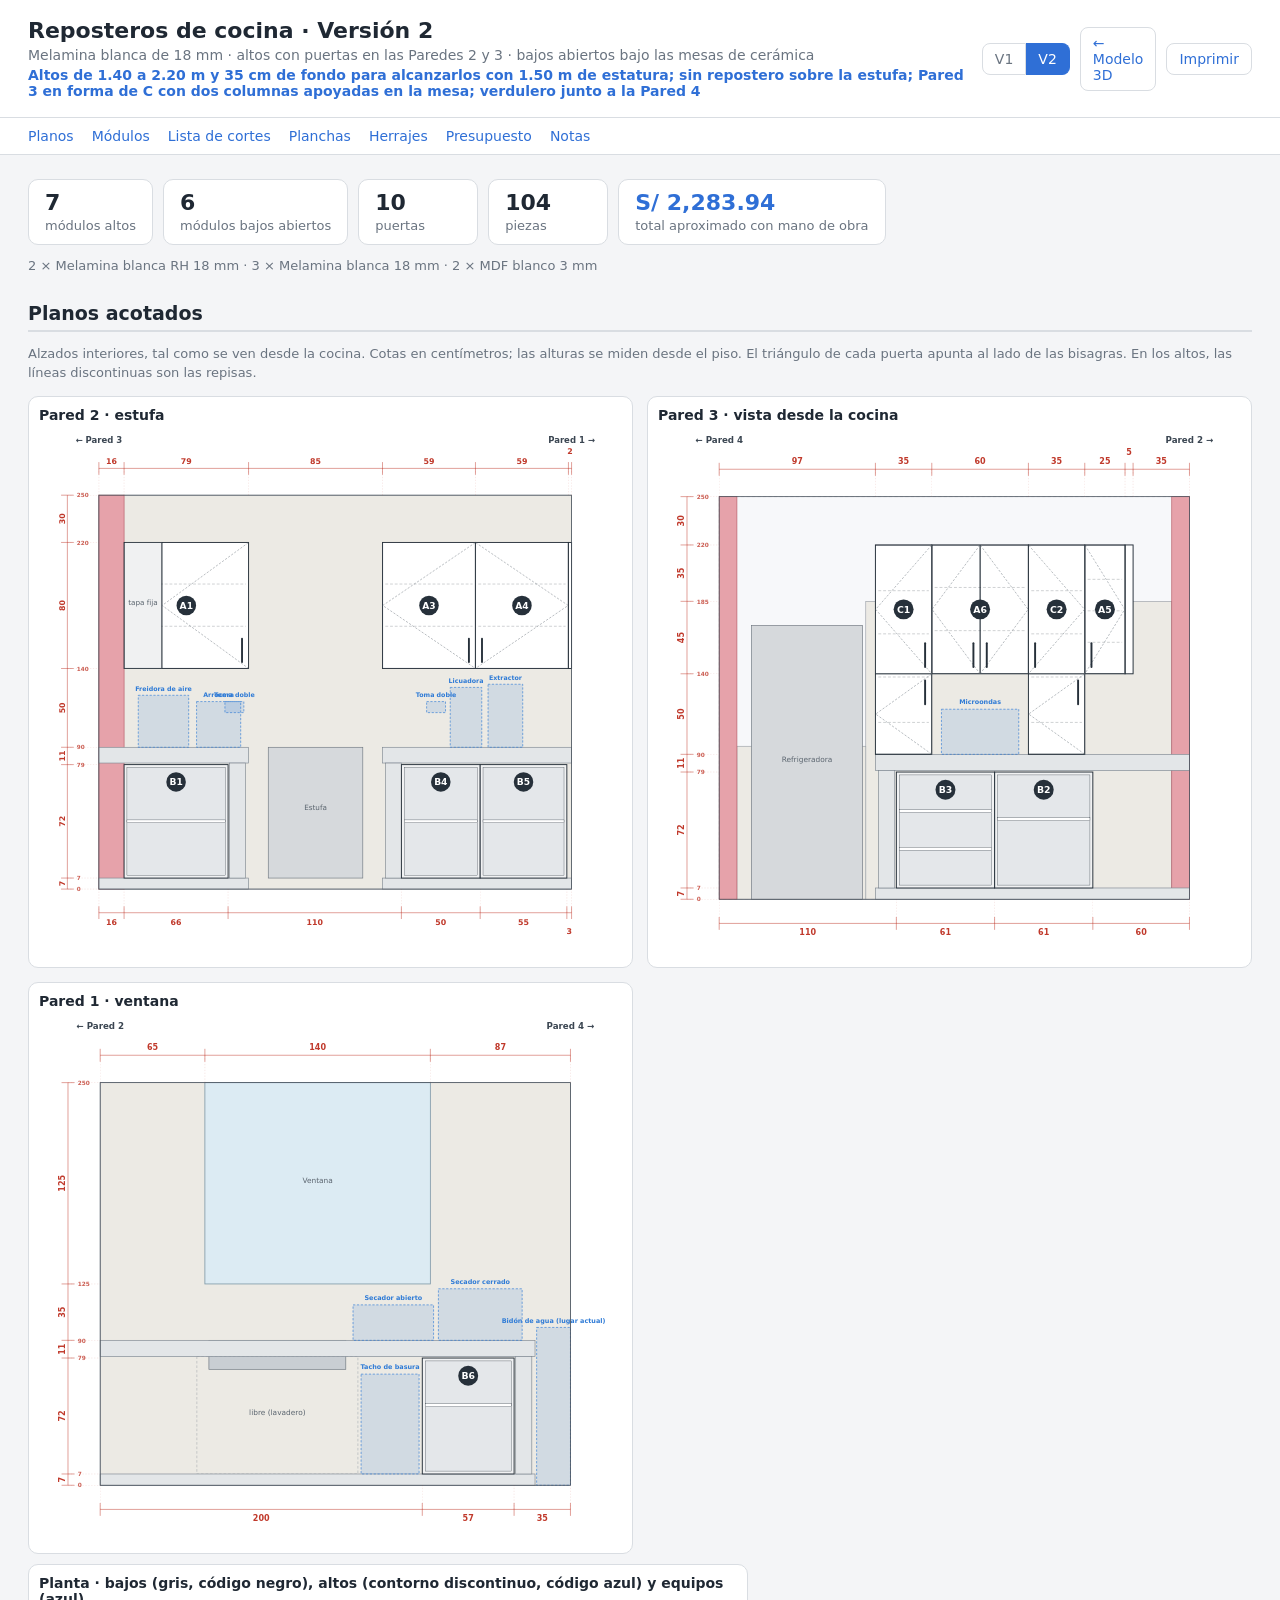
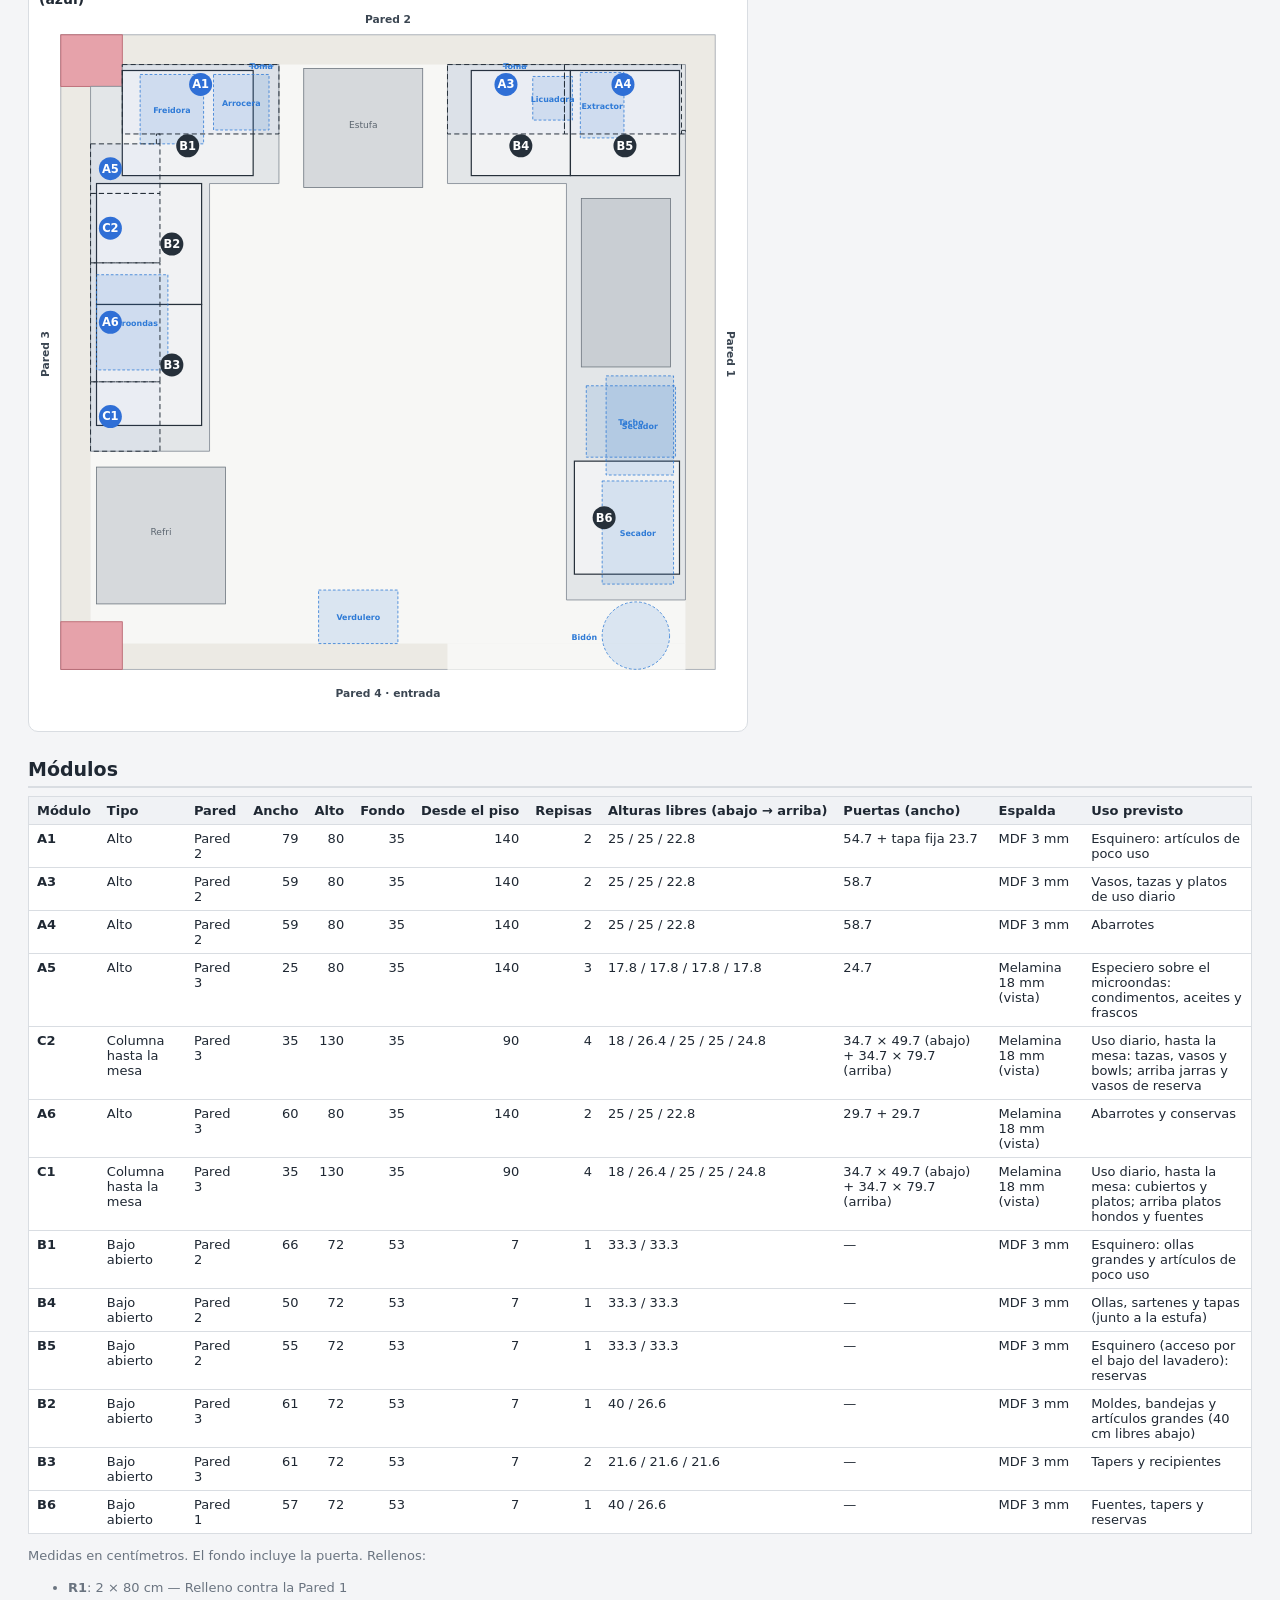
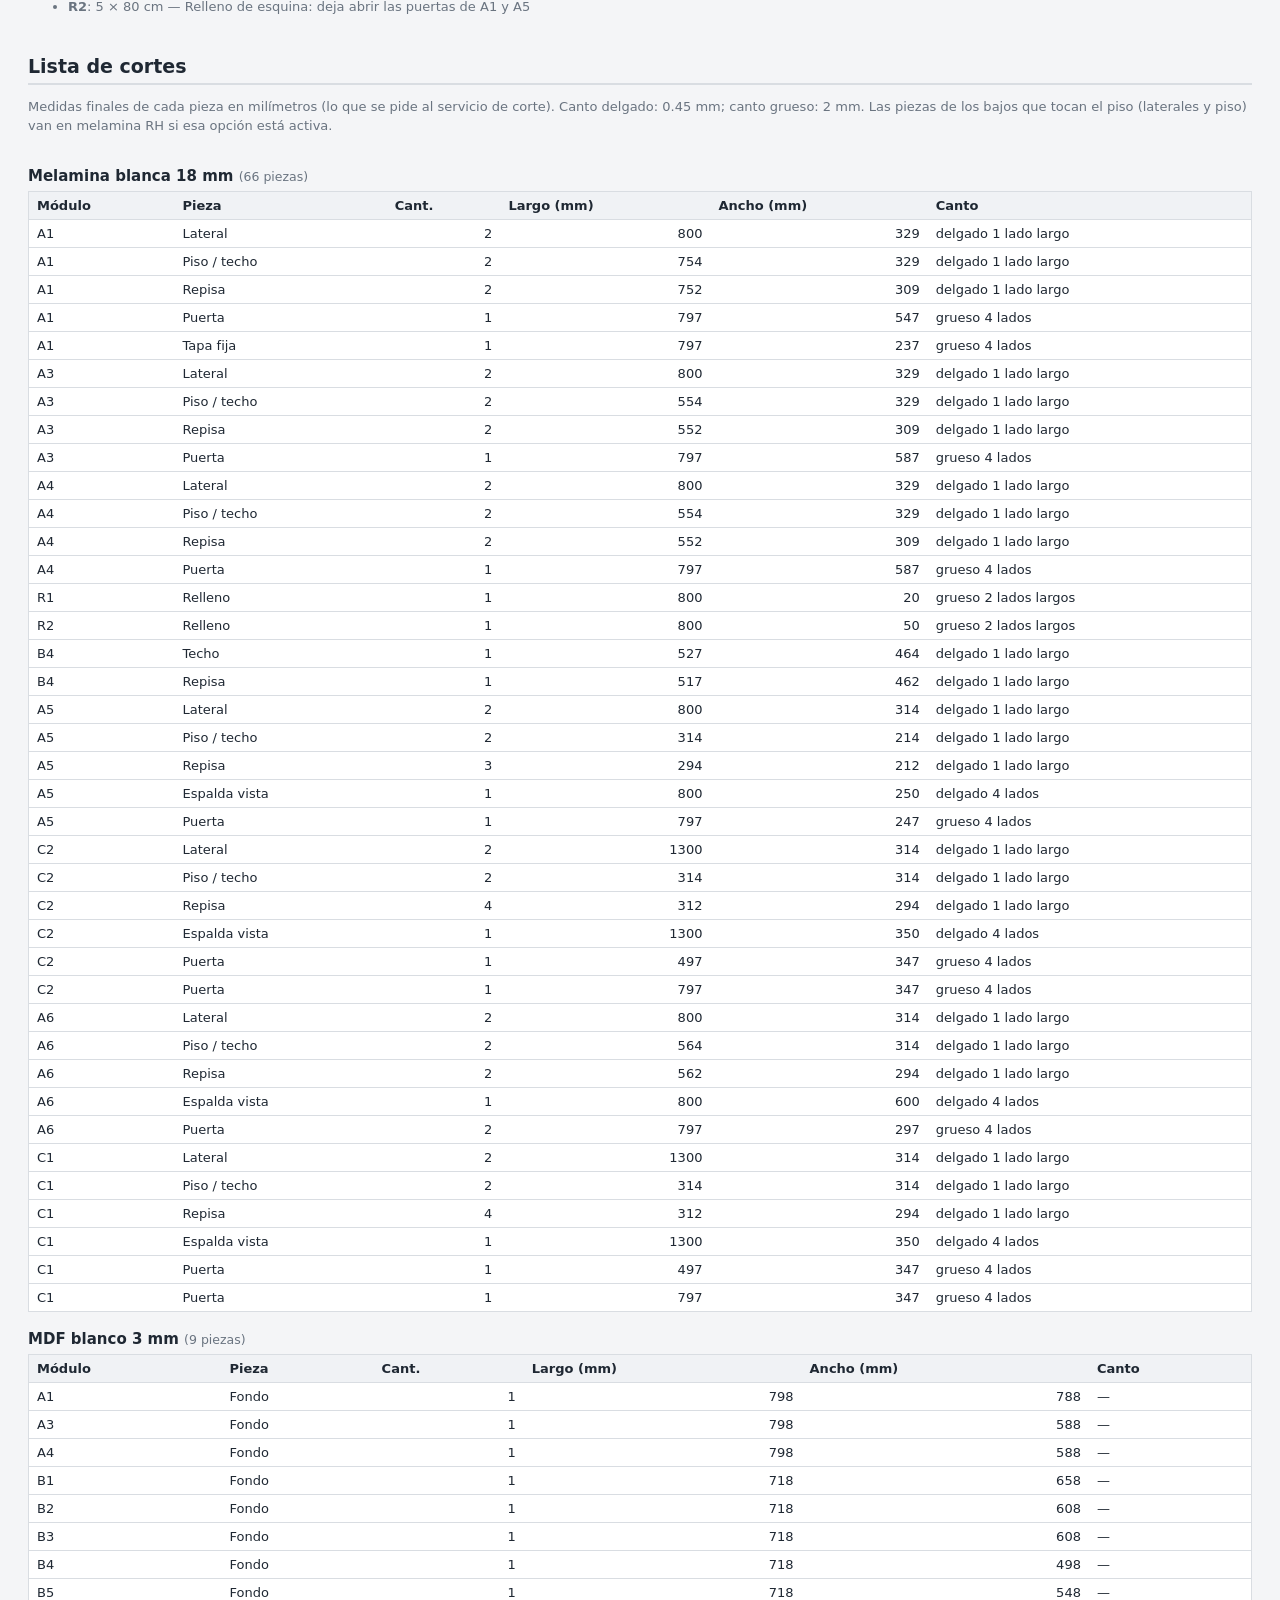
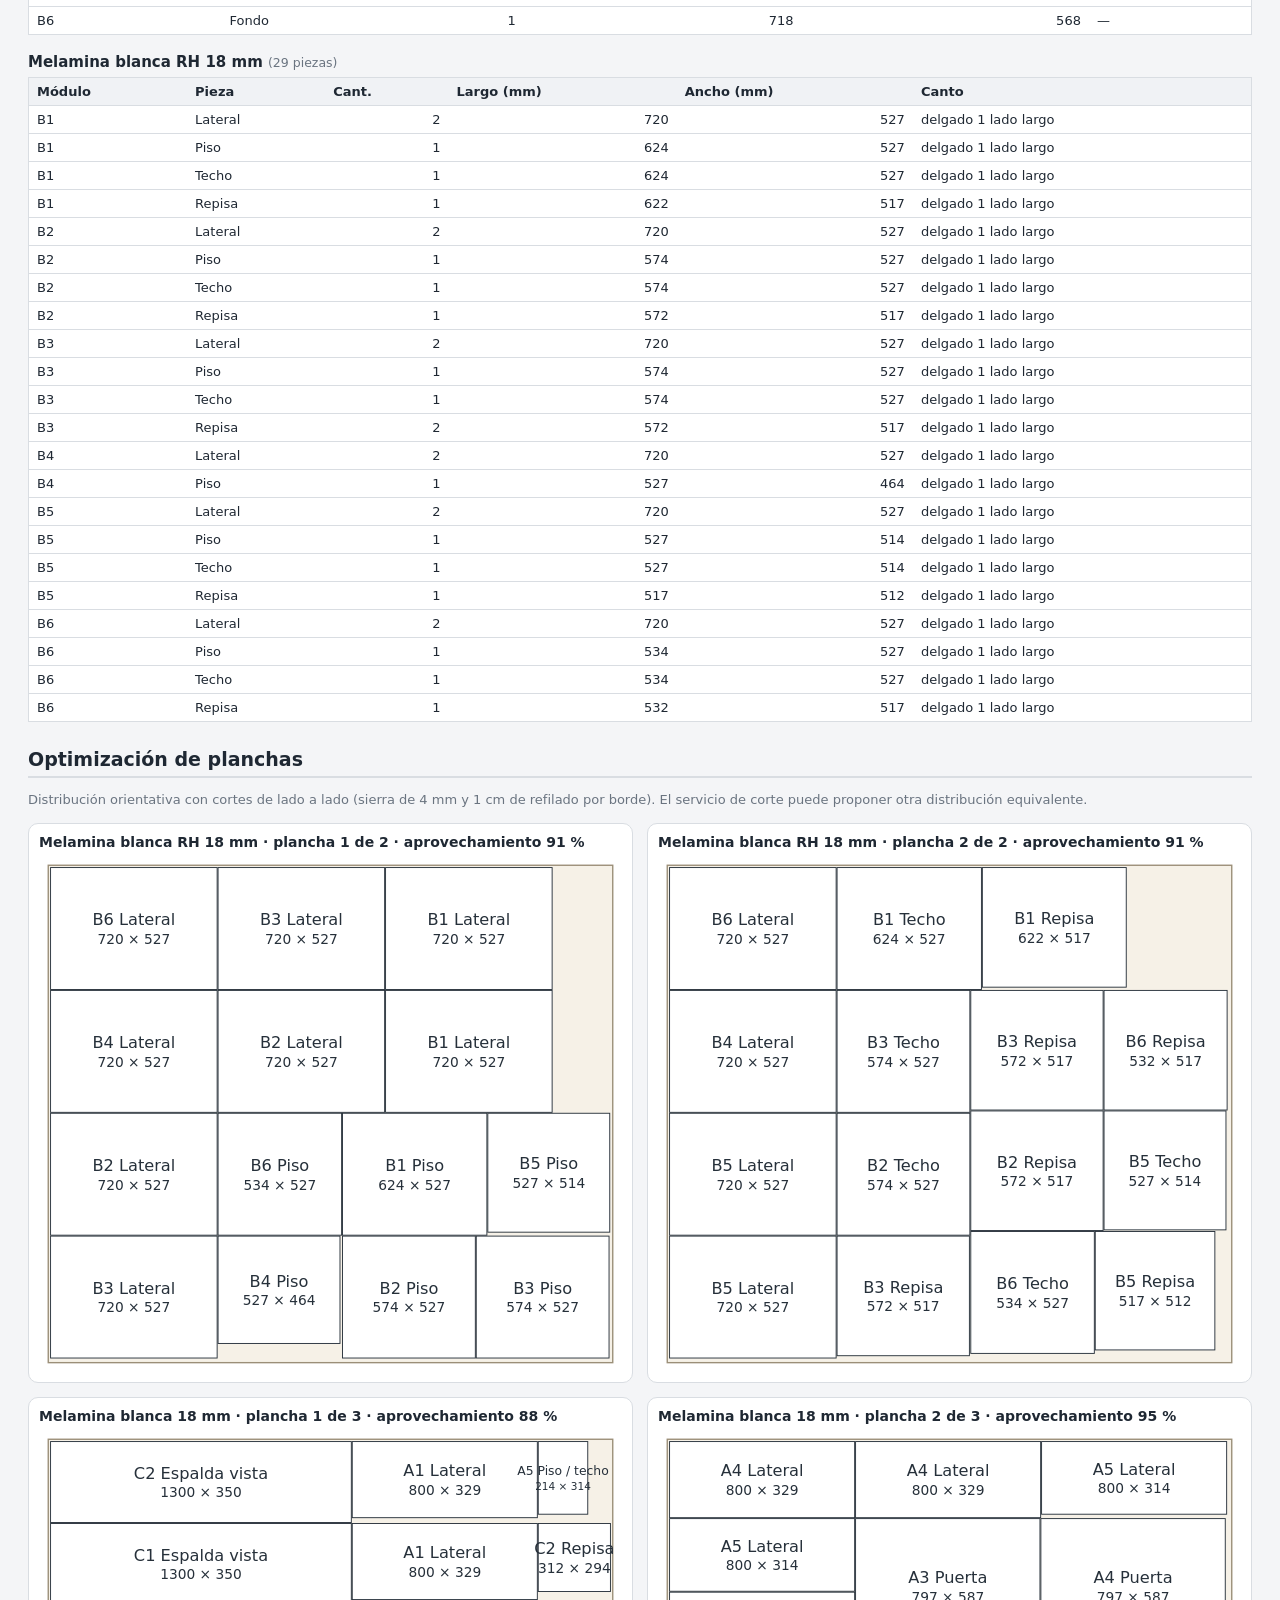
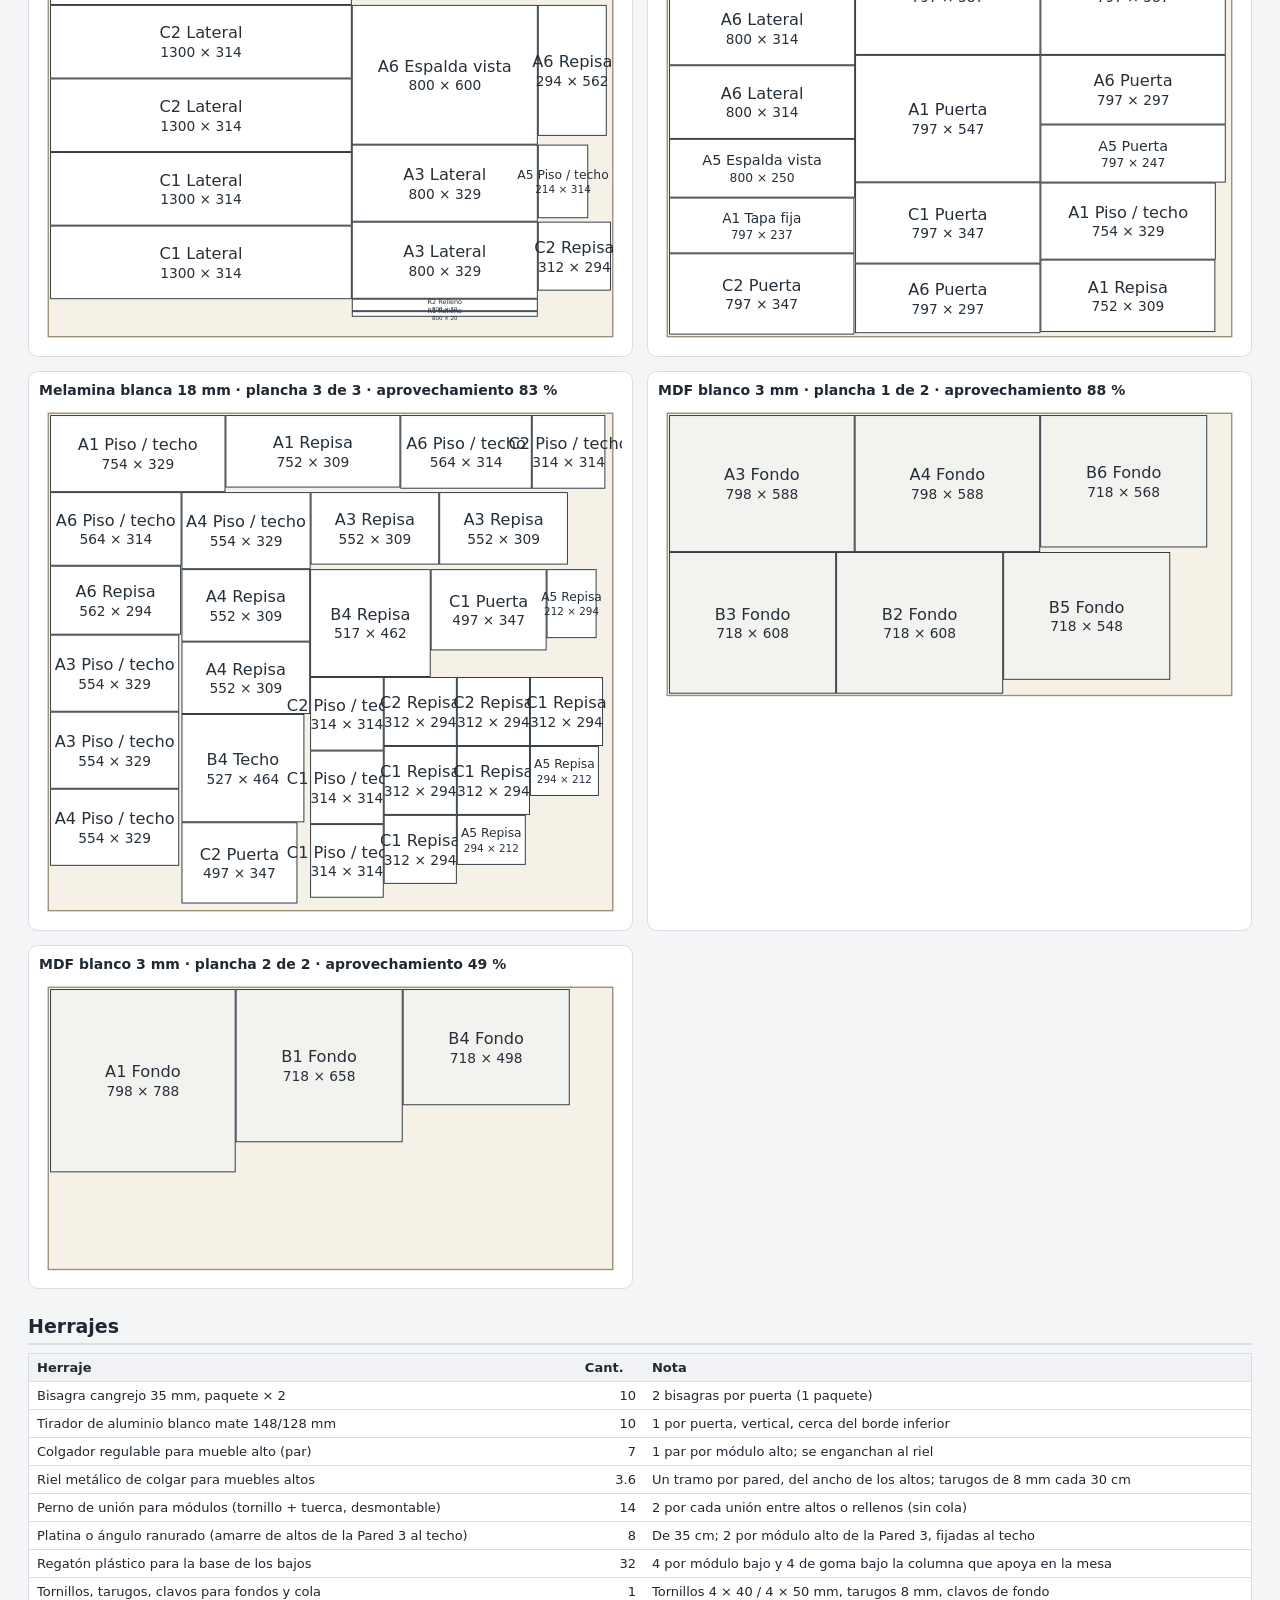
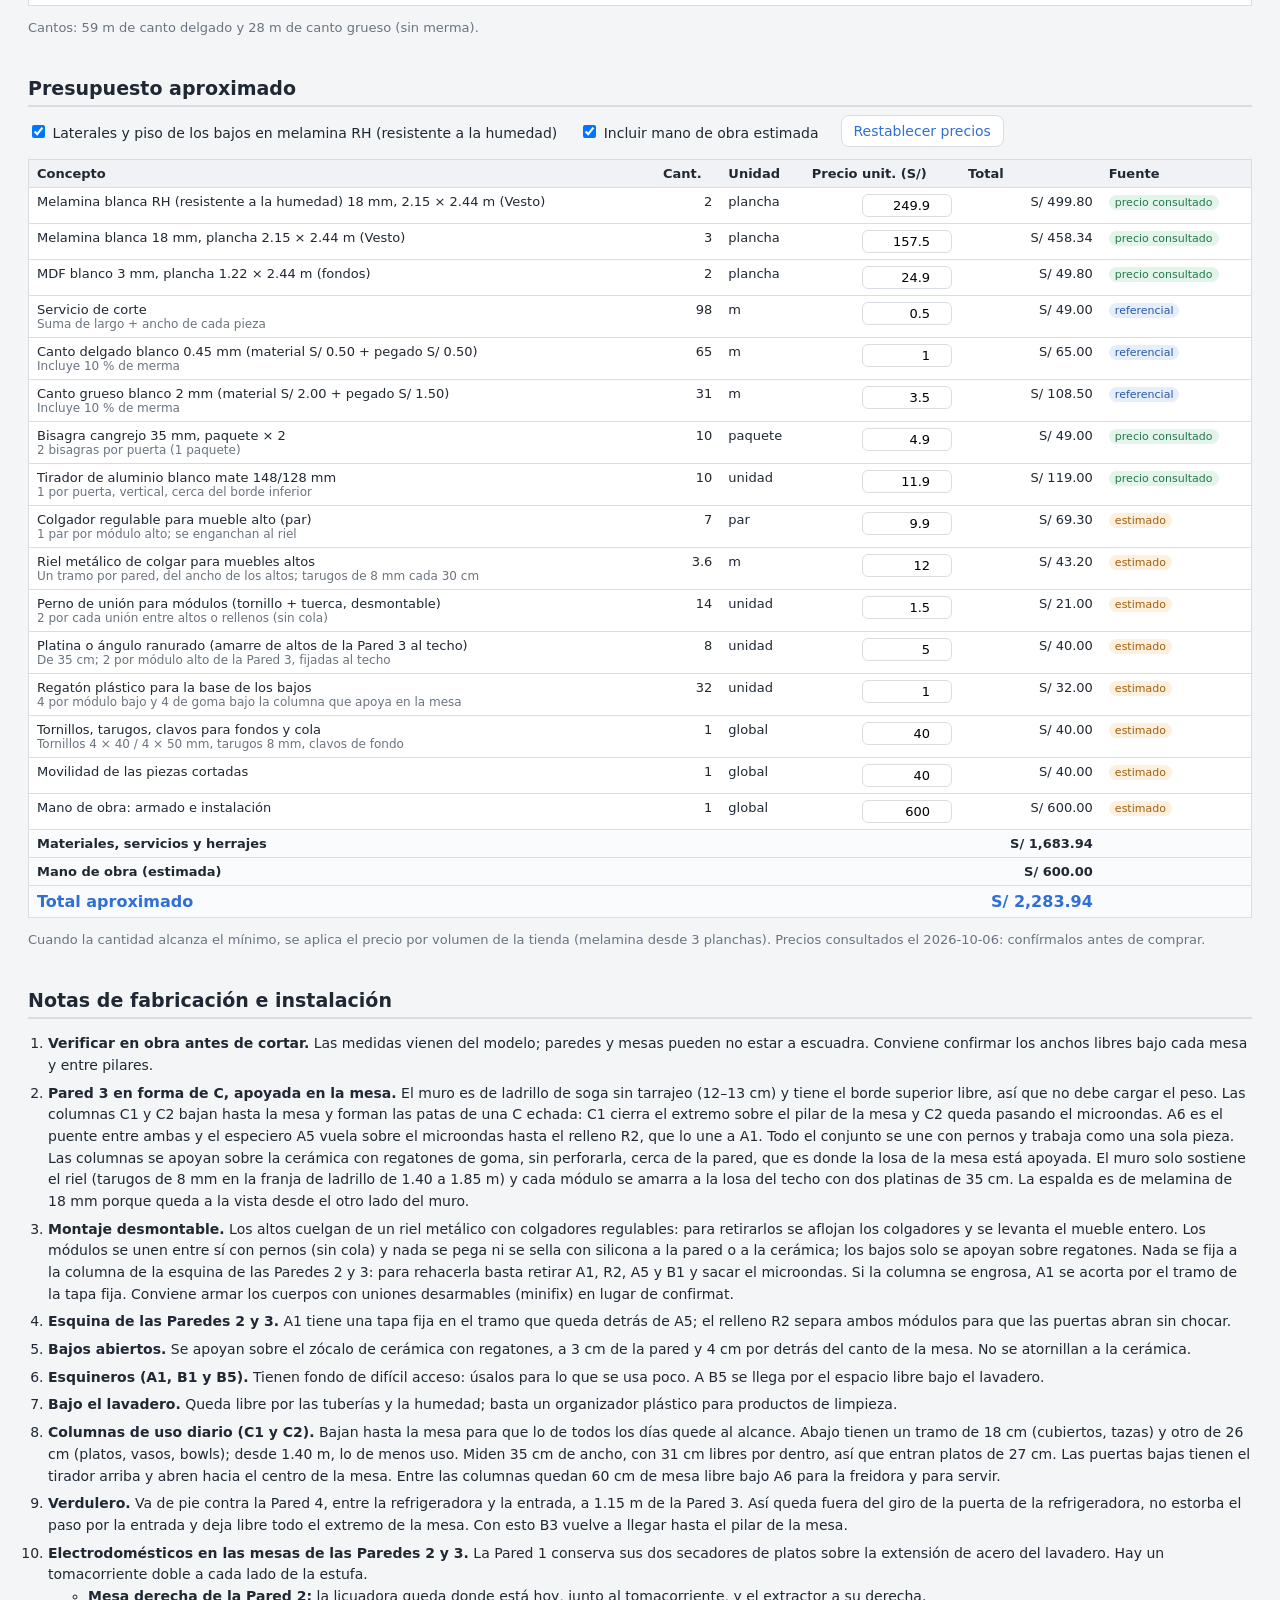
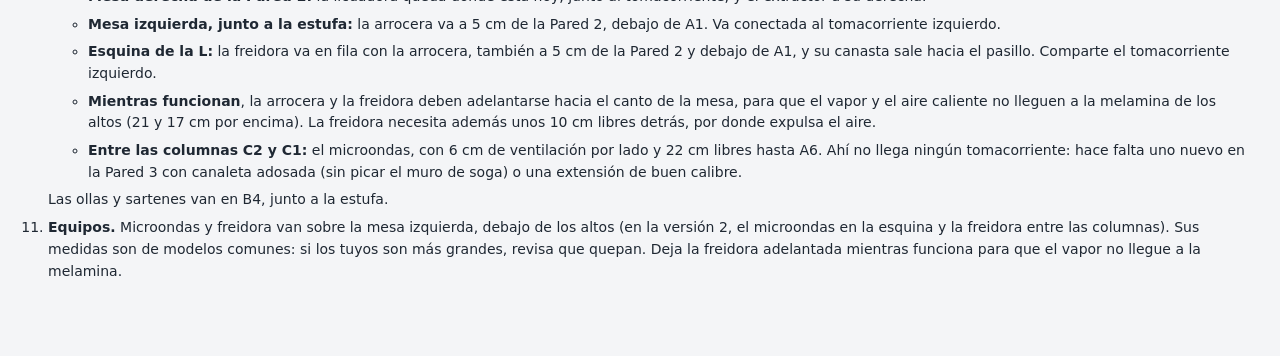
==== commit 59a96949: "Update index and reposteros files with improved descriptions and logic. Enhanced version 2 details f" ====
--- a/reposteros.html
+++ b/reposteros.html
@@ -90,16 +90,26 @@
         <h2>Notas de fabricación e instalación</h2>
         <ol class="notas">
           <li><b>Verificar en obra antes de cortar.</b> Las medidas vienen del modelo; paredes y mesas pueden no estar a escuadra. Conviene confirmar los anchos libres bajo cada mesa y entre pilares.</li>
-          <li data-version="1"><b>Altos de la Pared 3 (A5 y A6).</b> El muro llega a 1.85 m, así que el repostero se apoya en sus <span id="anclaje-cm"></span> cm superiores (franja de ladrillo de <span id="anclaje-desde"></span> a 1.85 m) con colgadores y tarugos de 8 mm. Además, cada módulo se amarra al techo con dos platinas de 25 cm para que no se vuelque. La espalda es de melamina de 18 mm porque queda a la vista desde el otro lado del muro.</li>
-          <li data-version="2"><b>Altos de la Pared 3 (A5 y A6): apoyados en la mesa.</b> El muro es de ladrillo de soga sin tarrajeo (12–13 cm) y tiene el borde superior libre, así que no debe cargar el peso: la columna C1 (que baja hasta la mesa) y el pie de melamina P1 (extremo de A6, sobre el pilar de la mesa) llevan el peso a la mesa, cerca de la pared, que es donde la losa de la mesa está apoyada. A5 y A6 se unen a C1 con pernos, de modo que el conjunto trabaja como una sola pieza. C1 y P1 se apoyan sobre la cerámica con regatones de goma, sin perforarla. El muro solo sostiene el riel (tarugos de 8 mm en la franja de ladrillo de <span class="anclaje-desde"></span> a 1.85 m) y cada módulo se amarra a la losa del techo con dos platinas de 25 cm. El lado de A5 junto a la esquina se une a A1 a través del relleno R2. La espalda es de melamina de 18 mm porque queda a la vista desde el otro lado del muro.</li>
-          <li data-version="2"><b>Montaje desmontable.</b> Los altos cuelgan de un riel metálico con colgadores regulables: para retirarlos se aflojan los colgadores y se levanta el mueble entero. Los módulos se unen entre sí con pernos (sin cola) y nada se pega ni se sella con silicona a la pared o a la cerámica; los bajos solo se apoyan sobre regatones. Nada se fija a la columna de la esquina de las Paredes 2 y 3: para rehacerla basta retirar A1, R2, A5 y B1. Si la columna se engrosa, A5 tiene 29 cm de margen y A1 se acorta por el tramo de la tapa fija. Conviene armar los cuerpos con uniones desarmables (minifix) en lugar de confirmat.</li>
+          <li data-version="1"><b>Altos de la Pared 3 (A5 y A6).</b> El muro llega a 1.85 m, así que el repostero se apoya en sus <span id="anclaje-cm"></span> cm superiores (franja de ladrillo de <span id="anclaje-desde"></span> a 1.85 m) con colgadores y tarugos de 8 mm. Además, cada módulo se amarra al techo con dos platinas de <span class="platina-cm"></span> cm para que no se vuelque. La espalda es de melamina de 18 mm porque queda a la vista desde el otro lado del muro.</li>
+          <li data-version="2"><b>Pared 3 en forma de C, apoyada en la mesa.</b> El muro es de ladrillo de soga sin tarrajeo (12–13 cm) y tiene el borde superior libre, así que no debe cargar el peso. Las columnas C1 y C2 bajan hasta la mesa y forman las patas de una C echada: C1 cierra el extremo sobre el pilar de la mesa y C2 queda pasando el microondas. A6 es el puente entre ambas y el especiero A5 vuela sobre el microondas hasta el relleno R2, que lo une a A1. Todo el conjunto se une con pernos y trabaja como una sola pieza. Las columnas se apoyan sobre la cerámica con regatones de goma, sin perforarla, cerca de la pared, que es donde la losa de la mesa está apoyada. El muro solo sostiene el riel (tarugos de 8 mm en la franja de ladrillo de <span class="anclaje-desde"></span> a 1.85 m) y cada módulo se amarra a la losa del techo con dos platinas de <span class="platina-cm"></span> cm. La espalda es de melamina de 18 mm porque queda a la vista desde el otro lado del muro.</li>
+          <li data-version="2"><b>Montaje desmontable.</b> Los altos cuelgan de un riel metálico con colgadores regulables: para retirarlos se aflojan los colgadores y se levanta el mueble entero. Los módulos se unen entre sí con pernos (sin cola) y nada se pega ni se sella con silicona a la pared o a la cerámica; los bajos solo se apoyan sobre regatones. Nada se fija a la columna de la esquina de las Paredes 2 y 3: para rehacerla basta retirar A1, R2, A5 y B1 y sacar el microondas. Si la columna se engrosa, A1 se acorta por el tramo de la tapa fija. Conviene armar los cuerpos con uniones desarmables (minifix) en lugar de confirmat.</li>
           <li><b>Esquina de las Paredes 2 y 3.</b> A1 tiene una tapa fija en el tramo que queda detrás de A5; el relleno R2 separa ambos módulos para que las puertas abran sin chocar.</li>
           <li data-modulo="A2"><b>Sobre la estufa (A2).</b> Empieza a 1.70 m (80 cm sobre la mesa) porque no hay campana. No guardes ahí plásticos ni productos que se dañen con el calor.</li>
           <li><b>Bajos abiertos.</b> Se apoyan sobre el zócalo de cerámica con regatones, a 3 cm de la pared y 4 cm por detrás del canto de la mesa. No se atornillan a la cerámica.</li>
           <li><b>Esquineros (A1, B1 y B5).</b> Tienen fondo de difícil acceso: úsalos para lo que se usa poco. A B5 se llega por el espacio libre bajo el lavadero.</li>
           <li><b>Bajo el lavadero.</b> Queda libre por las tuberías y la humedad; basta un organizador plástico para productos de limpieza.</li>
-          <li data-version="2"><b>Columna de uso diario (C1) y verdulero.</b> C1 baja hasta la mesa para que lo de todos los días quede al alcance: abajo cubiertos y tazas (18 cm libres), luego platos (26 cm), y desde 1.40 m vasos y lo demás. La puerta baja tiene el tirador arriba y abre hacia A5; la alta, hacia A6. El verdulero (40 × 27 × 100 cm) queda de pie frente al extremo de la mesa, junto a la refrigeradora y al lado de C1, sin taparla. Detrás del verdulero, bajo la mesa, queda un espacio libre; B2 y B3 se acortaron para no quedar tapados.</li>
-          <li><b>Equipos.</b> Microondas y freidora van sobre la mesa izquierda, en la esquina, debajo de los altos. Sus medidas son de modelos comunes: si los tuyos son más grandes, revisa que quepan. Deja la freidora adelantada mientras funciona para que el vapor no llegue a la melamina.</li>
+          <li data-version="2"><b>Columnas de uso diario (C1 y C2).</b> Bajan hasta la mesa para que lo de todos los días quede al alcance. Abajo tienen un tramo de 18 cm (cubiertos, tazas) y otro de 26 cm (platos, vasos, bowls); desde 1.40 m, lo de menos uso. Miden 35 cm de ancho, con 31 cm libres por dentro, así que entran platos de 27 cm. Las puertas bajas tienen el tirador arriba y abren hacia el centro de la mesa. Entre las columnas quedan 60 cm de mesa libre bajo A6 para la freidora y para servir.</li>
+          <li data-version="2"><b>Verdulero.</b> Va de pie contra la Pared 4, entre la refrigeradora y la entrada, a <span class="verdulero-x"></span> m de la Pared 3. Así queda fuera del giro de la puerta de la refrigeradora, no estorba el paso por la entrada y deja libre todo el extremo de la mesa. Con esto B3 vuelve a llegar hasta el pilar de la mesa.</li>
+          <li data-version="2"><b>Electrodomésticos en las mesas de las Paredes 2 y 3.</b> La Pared 1 conserva sus dos secadores de platos sobre la extensión de acero del lavadero. Hay un tomacorriente doble a cada lado de la estufa.
+            <ul>
+              <li><b>Mesa derecha de la Pared 2:</b> la licuadora queda donde está hoy, junto al tomacorriente, y el extractor a su derecha.</li>
+              <li><b>Mesa izquierda, junto a la estufa:</b> la arrocera va a 5 cm de la Pared 2, debajo de A1. Va conectada al tomacorriente izquierdo.</li>
+              <li><b>Esquina de la L:</b> la freidora va en fila con la arrocera, también a 5 cm de la Pared 2 y debajo de A1, y su canasta sale hacia el pasillo. Comparte el tomacorriente izquierdo.</li>
+              <li><b>Mientras funcionan</b>, la arrocera y la freidora deben adelantarse hacia el canto de la mesa, para que el vapor y el aire caliente no lleguen a la melamina de los altos (21 y 17 cm por encima). La freidora necesita además unos 10 cm libres detrás, por donde expulsa el aire.</li>
+              <li><b>Entre las columnas C2 y C1:</b> el microondas, con 6 cm de ventilación por lado y 22 cm libres hasta A6. Ahí no llega ningún tomacorriente: hace falta uno nuevo en la Pared 3 con canaleta adosada (sin picar el muro de soga) o una extensión de buen calibre.</li>
+            </ul>
+            Las ollas y sartenes van en B4, junto a la estufa.</li>
+          <li><b>Equipos.</b> Microondas y freidora van sobre la mesa izquierda, debajo de los altos (en la versión 2, el microondas en la esquina y la freidora entre las columnas). Sus medidas son de modelos comunes: si los tuyos son más grandes, revisa que quepan. Deja la freidora adelantada mientras funciona para que el vapor no llegue a la melamina.</li>
         </ol>
       </section>
     </main>
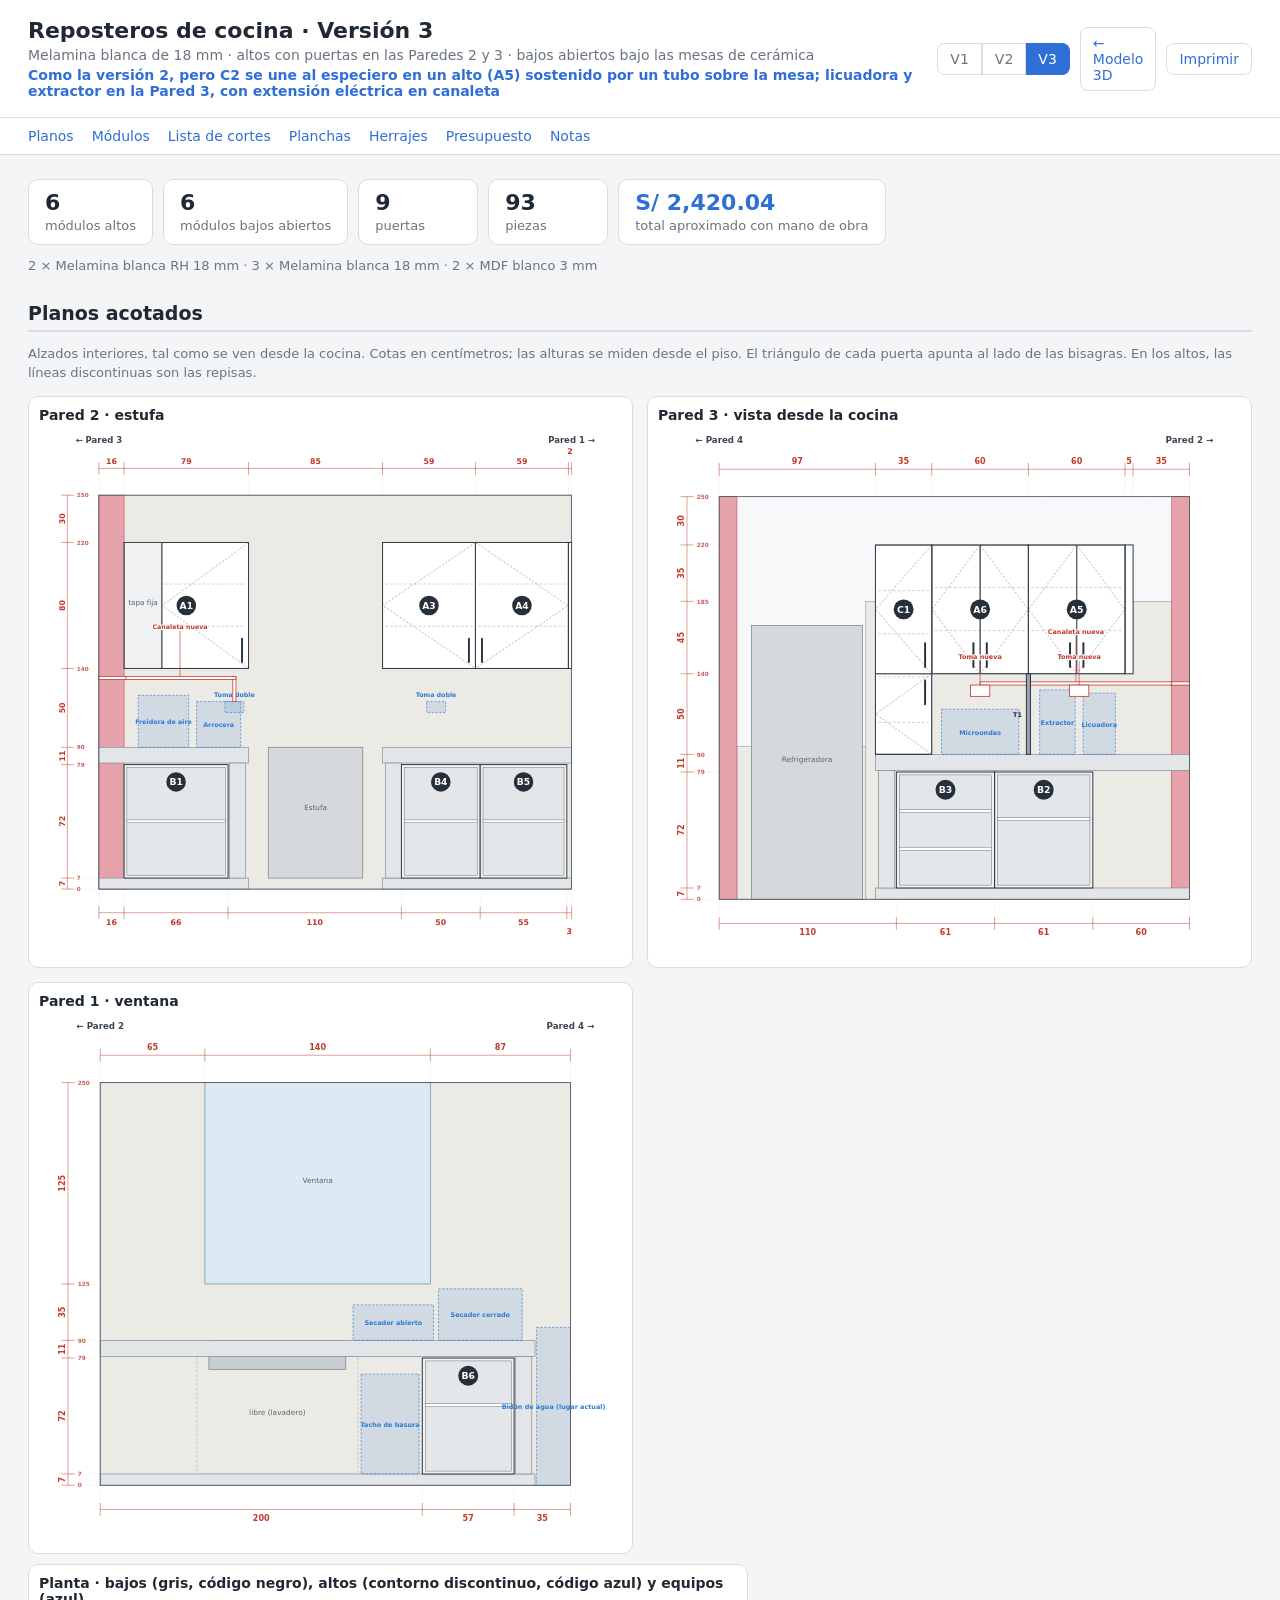
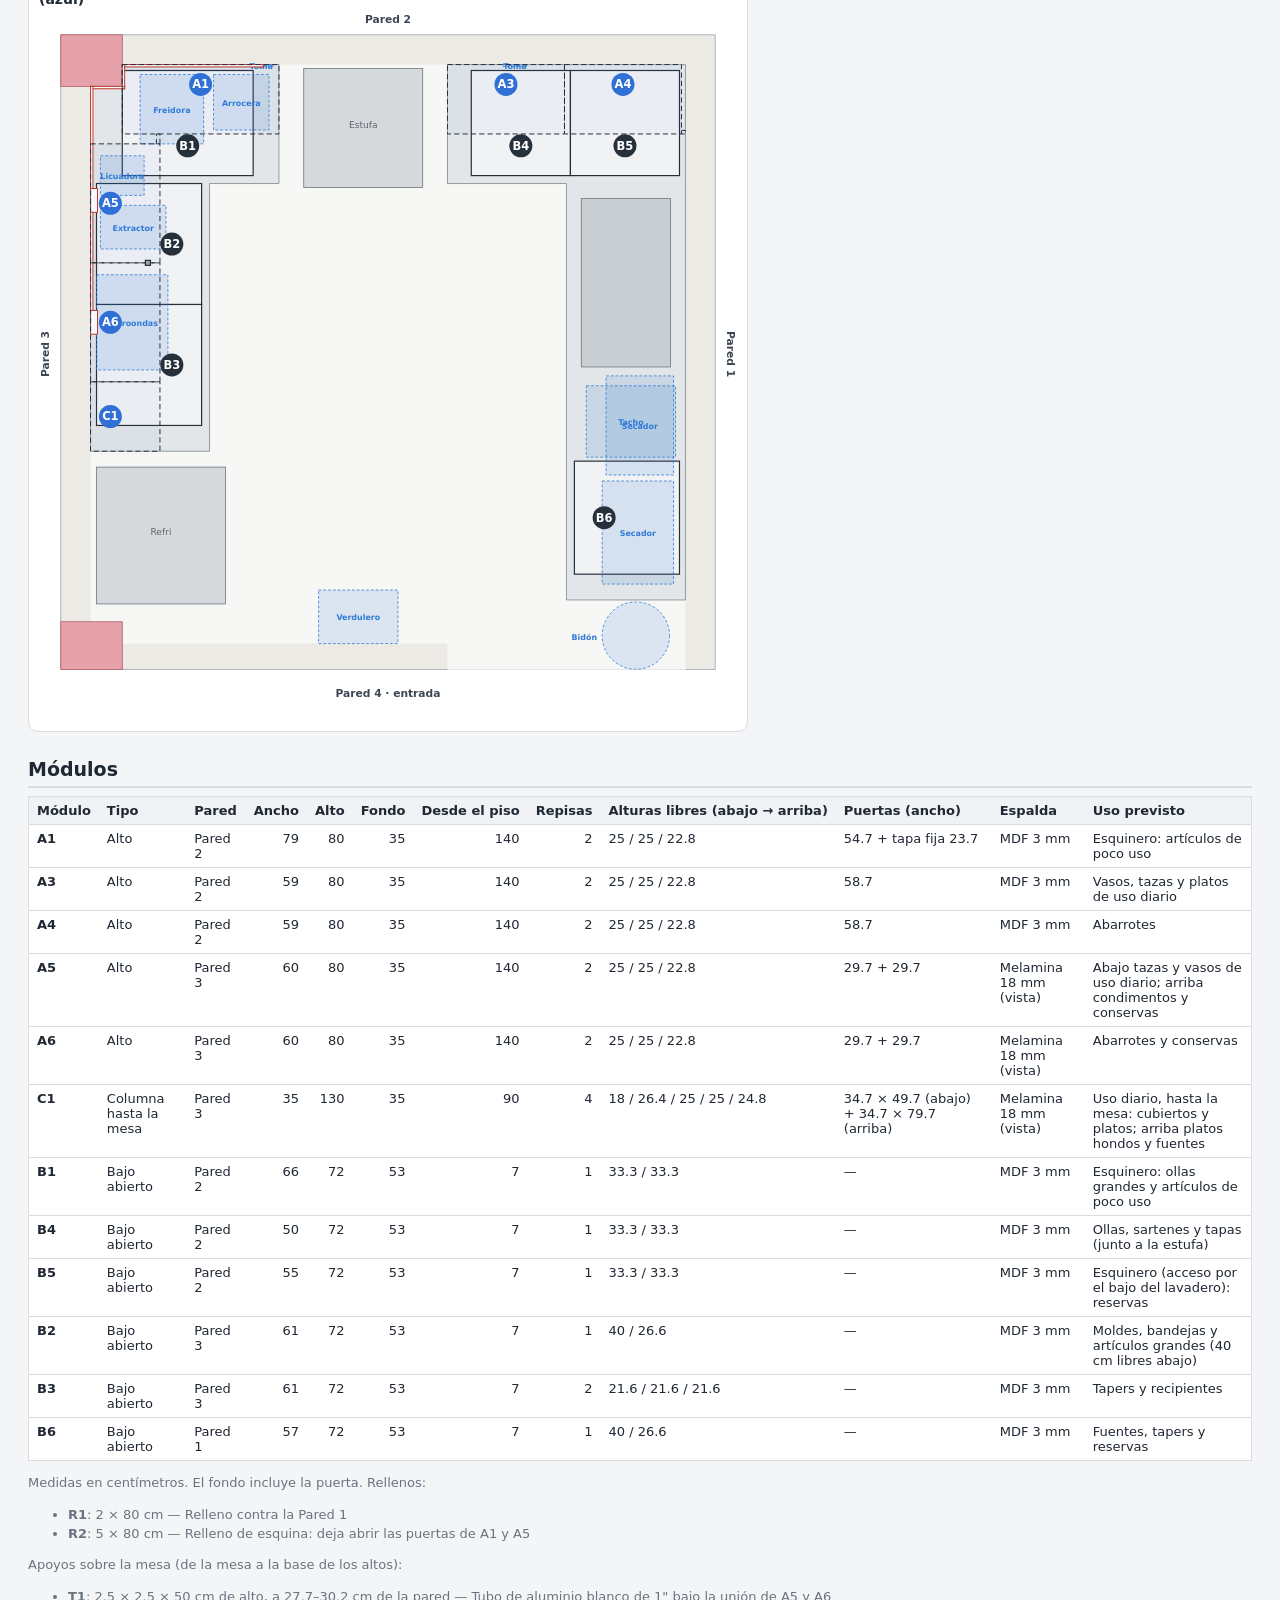
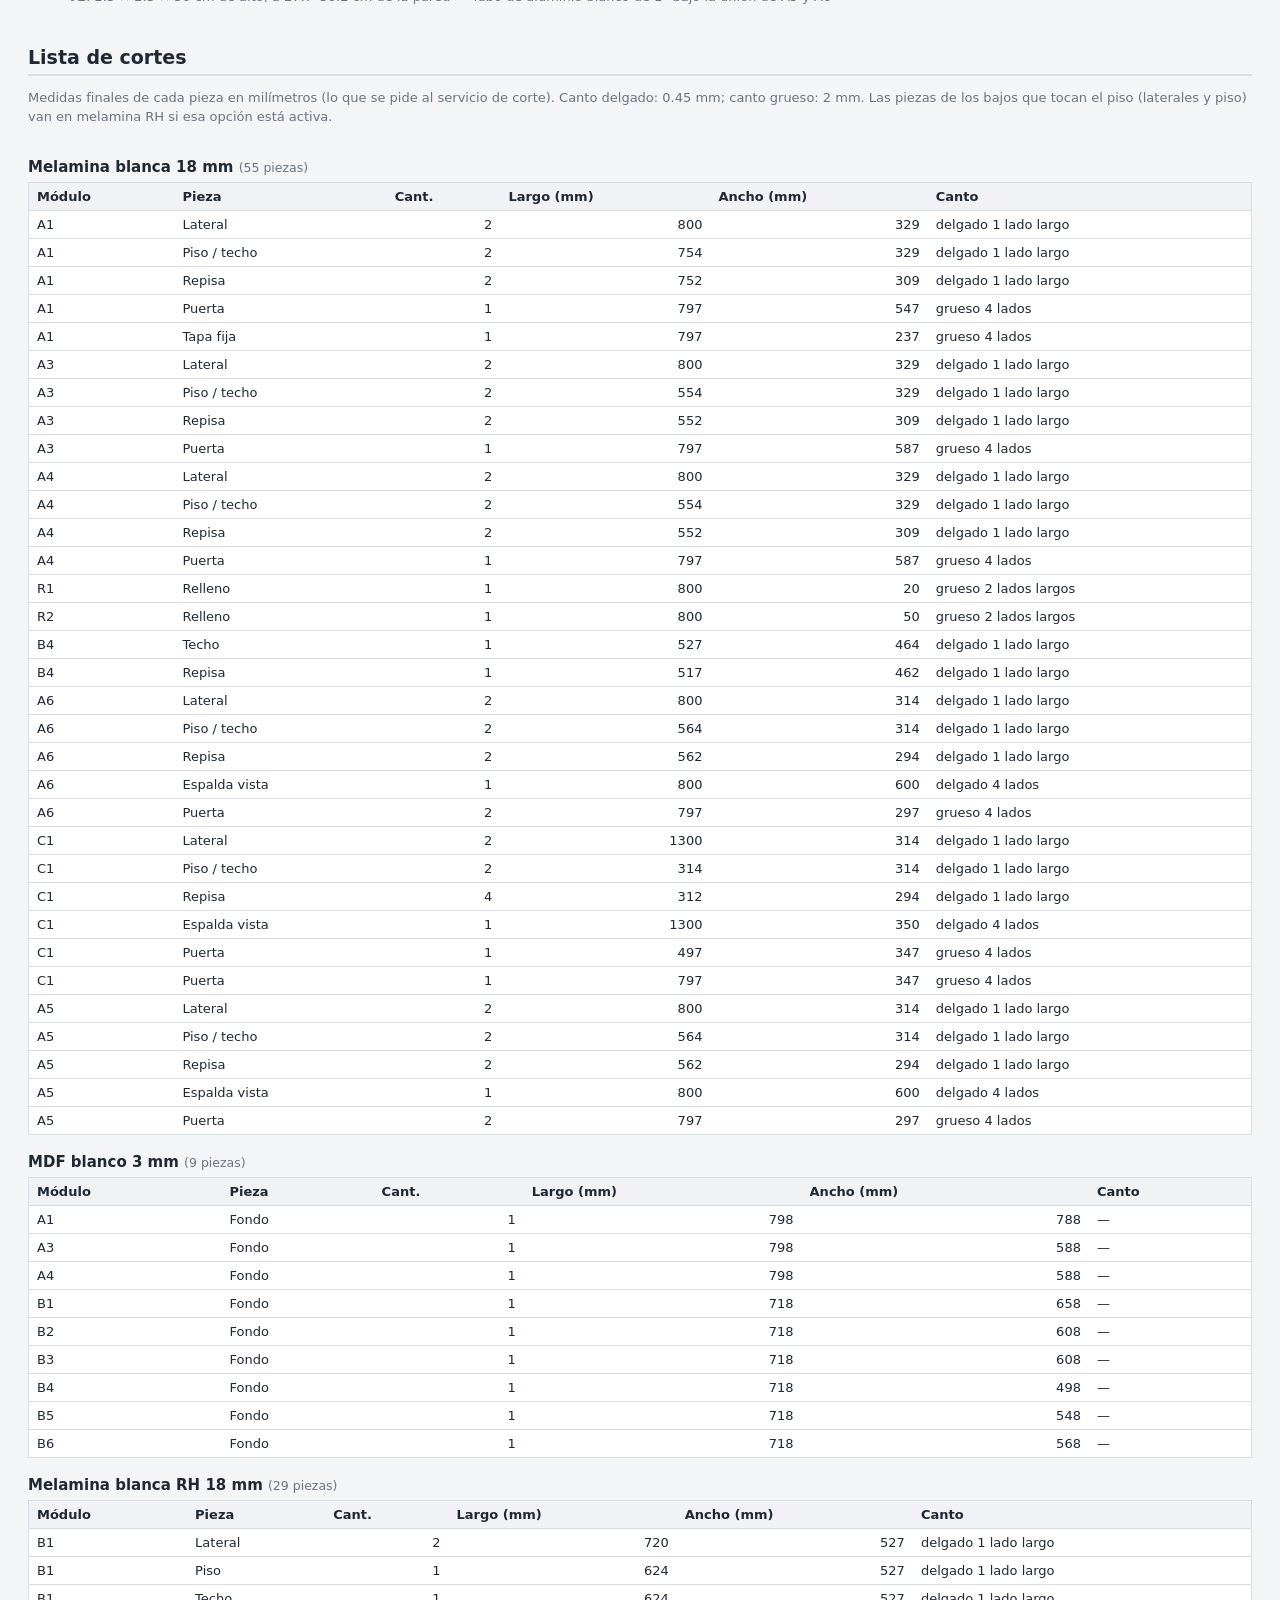
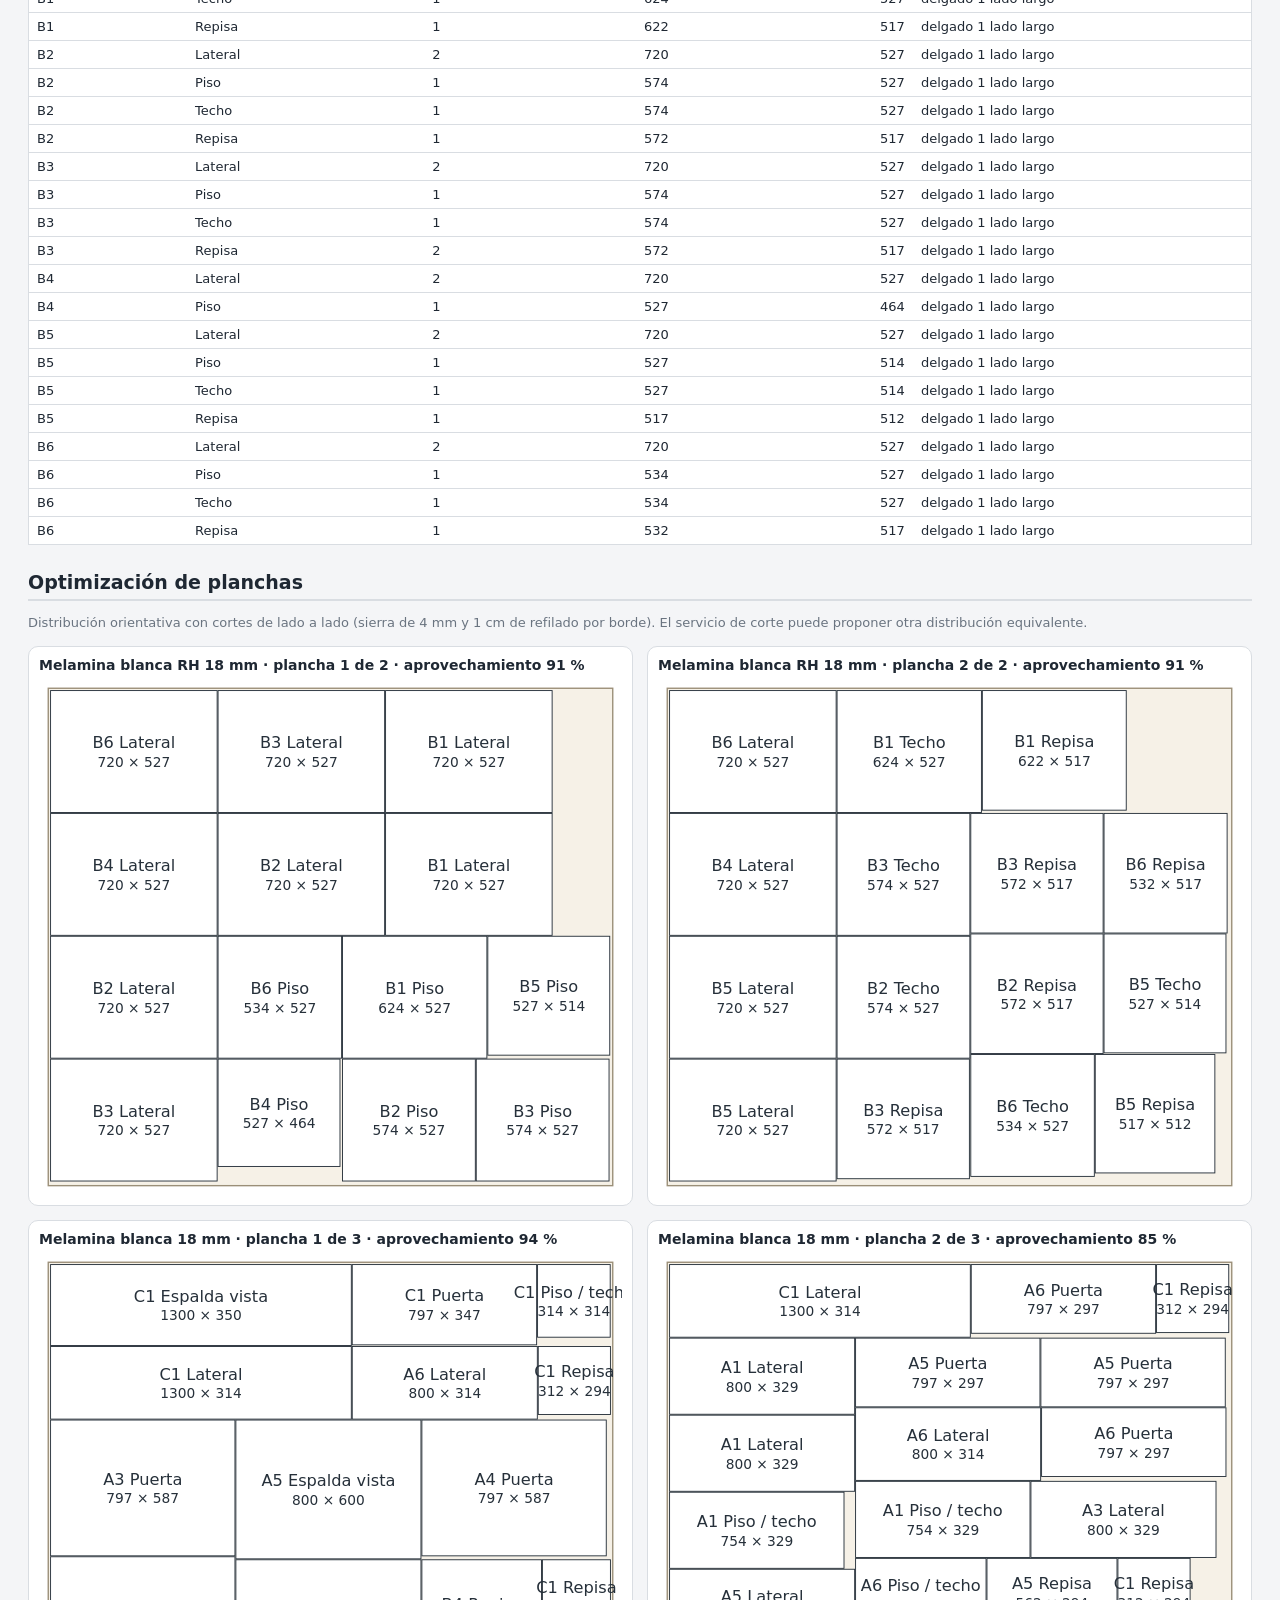
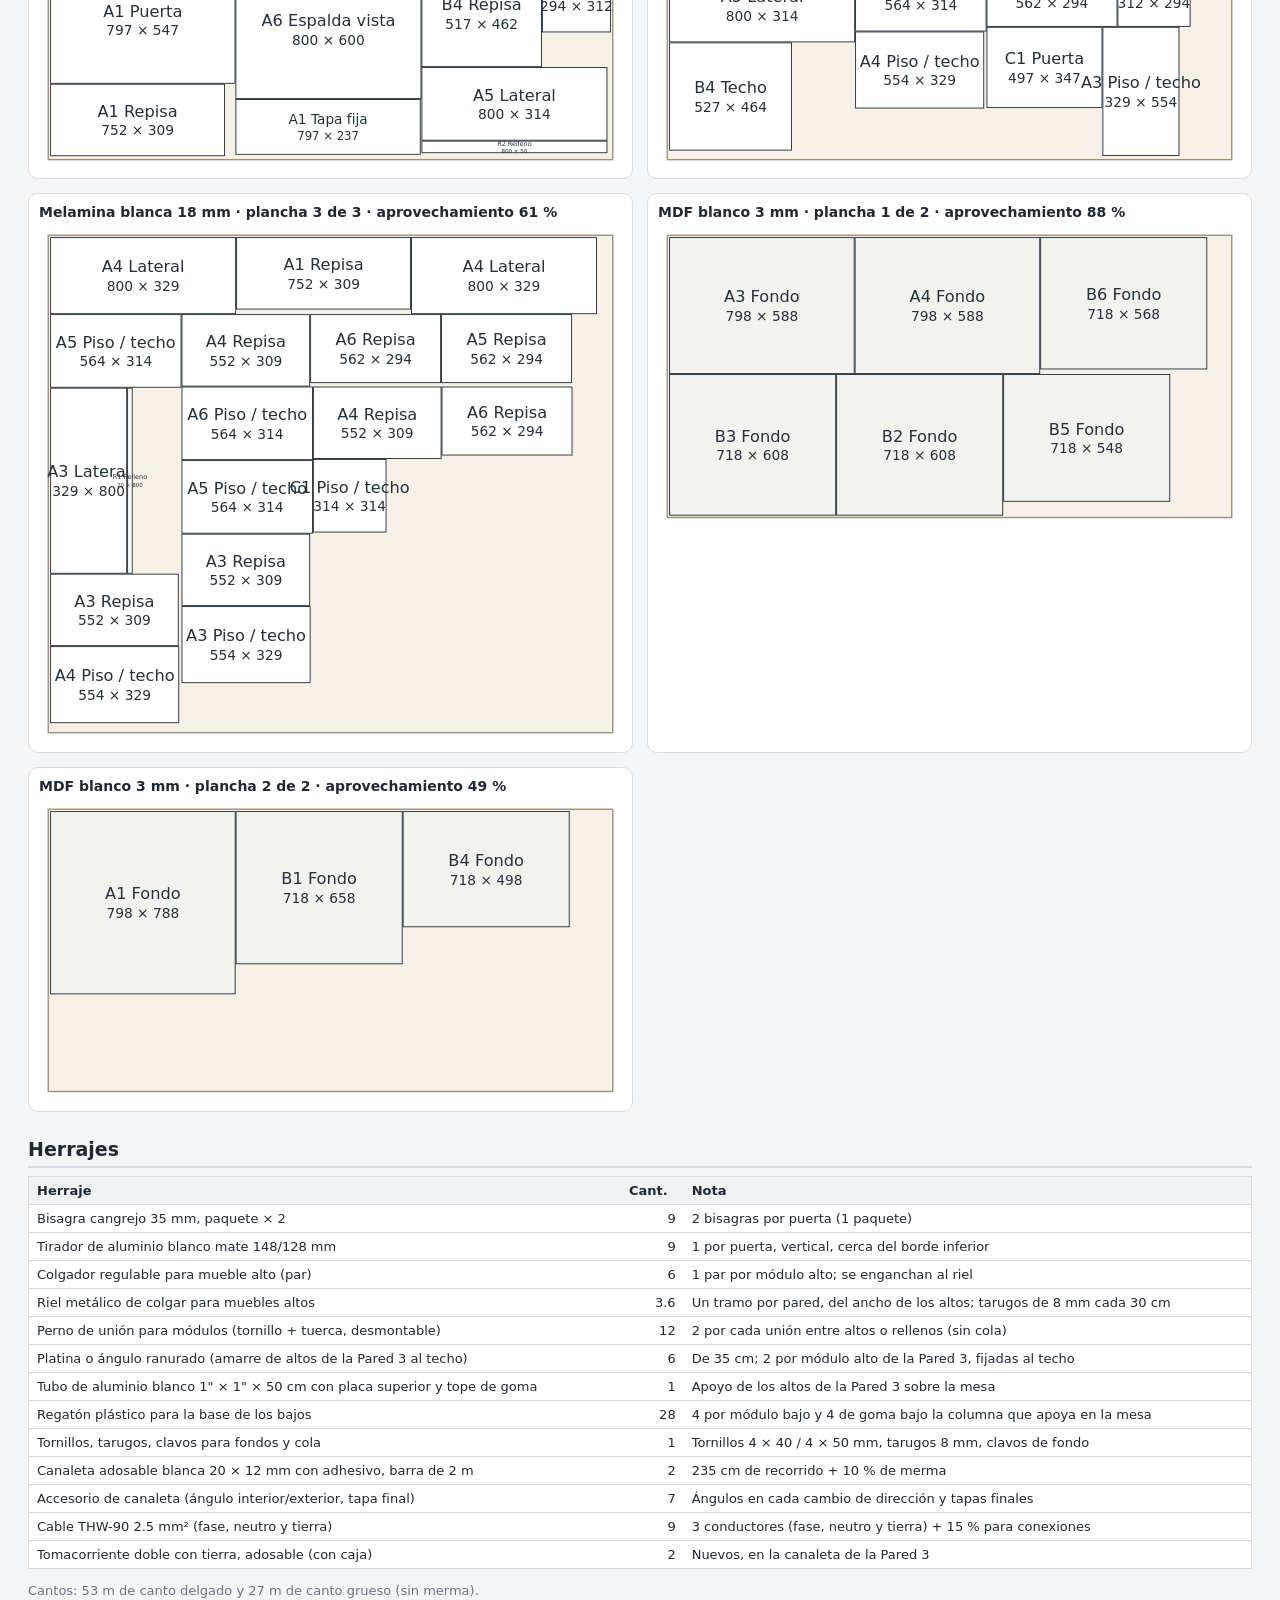
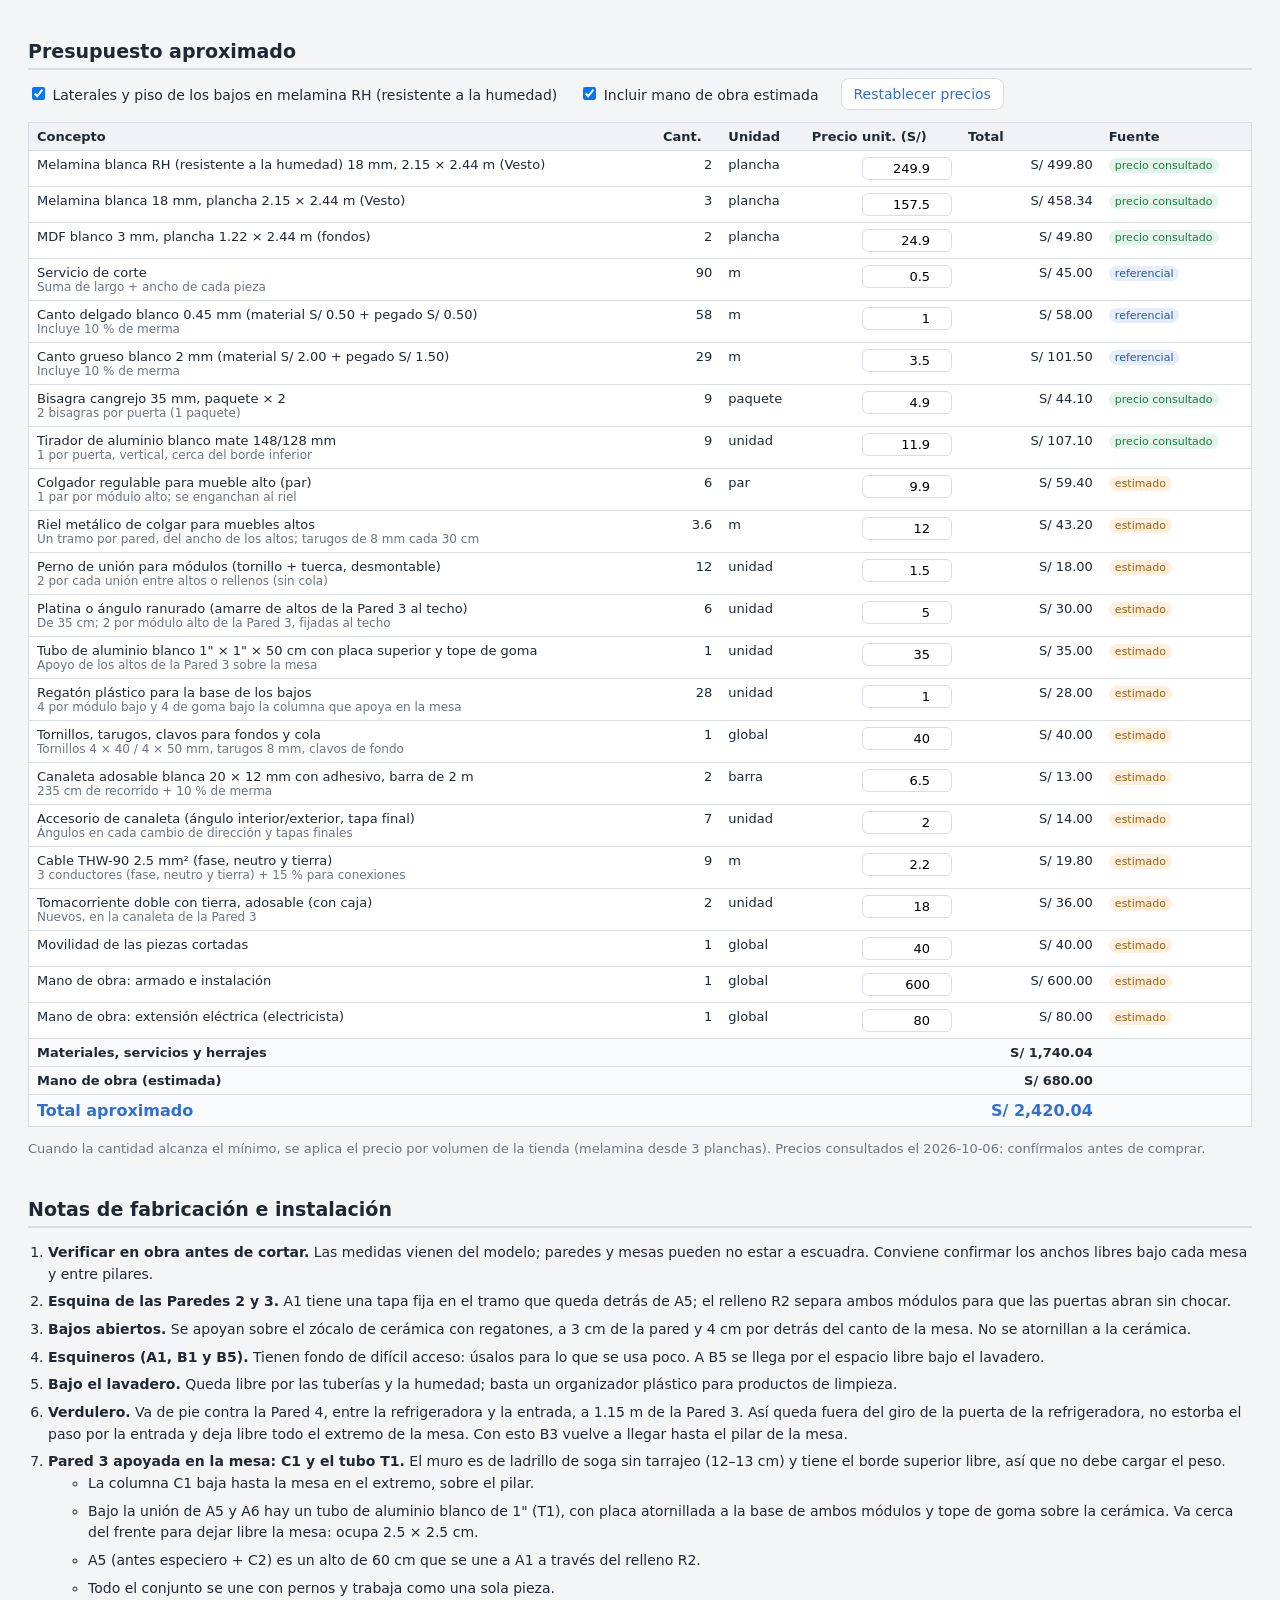
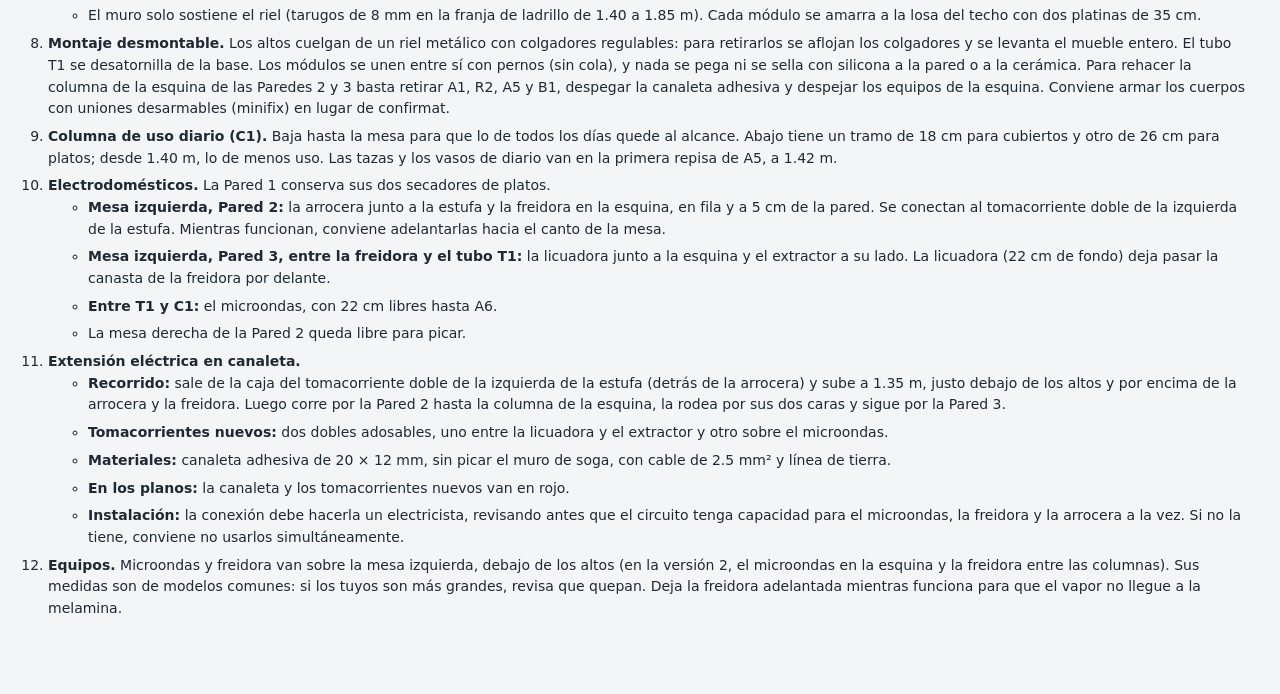
==== commit 5adbcd8a: "v3" ====
--- a/reposteros.html
+++ b/reposteros.html
@@ -18,6 +18,7 @@
         <span class="versiones" role="group" aria-label="Versión del diseño">
           <button type="button" data-version="1">V1</button>
           <button type="button" data-version="2">V2</button>
+          <button type="button" data-version="3">V3</button>
         </span>
         <a href="index.html" id="volver">← Modelo 3D</a>
         <button type="button" id="imprimir">Imprimir</button>
@@ -99,7 +100,7 @@
           <li><b>Esquineros (A1, B1 y B5).</b> Tienen fondo de difícil acceso: úsalos para lo que se usa poco. A B5 se llega por el espacio libre bajo el lavadero.</li>
           <li><b>Bajo el lavadero.</b> Queda libre por las tuberías y la humedad; basta un organizador plástico para productos de limpieza.</li>
           <li data-version="2"><b>Columnas de uso diario (C1 y C2).</b> Bajan hasta la mesa para que lo de todos los días quede al alcance. Abajo tienen un tramo de 18 cm (cubiertos, tazas) y otro de 26 cm (platos, vasos, bowls); desde 1.40 m, lo de menos uso. Miden 35 cm de ancho, con 31 cm libres por dentro, así que entran platos de 27 cm. Las puertas bajas tienen el tirador arriba y abren hacia el centro de la mesa. Entre las columnas quedan 60 cm de mesa libre bajo A6 para la freidora y para servir.</li>
-          <li data-version="2"><b>Verdulero.</b> Va de pie contra la Pared 4, entre la refrigeradora y la entrada, a <span class="verdulero-x"></span> m de la Pared 3. Así queda fuera del giro de la puerta de la refrigeradora, no estorba el paso por la entrada y deja libre todo el extremo de la mesa. Con esto B3 vuelve a llegar hasta el pilar de la mesa.</li>
+          <li data-version="2 3"><b>Verdulero.</b> Va de pie contra la Pared 4, entre la refrigeradora y la entrada, a <span class="verdulero-x"></span> m de la Pared 3. Así queda fuera del giro de la puerta de la refrigeradora, no estorba el paso por la entrada y deja libre todo el extremo de la mesa. Con esto B3 vuelve a llegar hasta el pilar de la mesa.</li>
           <li data-version="2"><b>Electrodomésticos en las mesas de las Paredes 2 y 3.</b> La Pared 1 conserva sus dos secadores de platos sobre la extensión de acero del lavadero. Hay un tomacorriente doble a cada lado de la estufa.
             <ul>
               <li><b>Mesa derecha de la Pared 2:</b> la licuadora queda donde está hoy, junto al tomacorriente, y el extractor a su derecha.</li>
@@ -109,6 +110,34 @@
               <li><b>Entre las columnas C2 y C1:</b> el microondas, con 6 cm de ventilación por lado y 22 cm libres hasta A6. Ahí no llega ningún tomacorriente: hace falta uno nuevo en la Pared 3 con canaleta adosada (sin picar el muro de soga) o una extensión de buen calibre.</li>
             </ul>
             Las ollas y sartenes van en B4, junto a la estufa.</li>
+          <li data-version="3"><b>Pared 3 apoyada en la mesa: C1 y el tubo T1.</b> El muro es de ladrillo de soga sin tarrajeo (12–13 cm) y tiene el borde superior libre, así que no debe cargar el peso.
+            <ul>
+              <li>La columna C1 baja hasta la mesa en el extremo, sobre el pilar.</li>
+              <li>Bajo la unión de A5 y A6 hay un tubo de aluminio blanco de 1" (T1), con placa atornillada a la base de ambos módulos y tope de goma sobre la cerámica. Va cerca del frente para dejar libre la mesa: ocupa 2.5 × 2.5 cm.</li>
+              <li>A5 (antes especiero + C2) es un alto de 60 cm que se une a A1 a través del relleno R2.</li>
+              <li>Todo el conjunto se une con pernos y trabaja como una sola pieza.</li>
+              <li>El muro solo sostiene el riel (tarugos de 8 mm en la franja de ladrillo de <span class="anclaje-desde"></span> a 1.85 m). Cada módulo se amarra a la losa del techo con dos platinas de <span class="platina-cm"></span> cm.</li>
+            </ul>
+          </li>
+          <li data-version="3"><b>Montaje desmontable.</b> Los altos cuelgan de un riel metálico con colgadores regulables: para retirarlos se aflojan los colgadores y se levanta el mueble entero. El tubo T1 se desatornilla de la base. Los módulos se unen entre sí con pernos (sin cola), y nada se pega ni se sella con silicona a la pared o a la cerámica. Para rehacer la columna de la esquina de las Paredes 2 y 3 basta retirar A1, R2, A5 y B1, despegar la canaleta adhesiva y despejar los equipos de la esquina. Conviene armar los cuerpos con uniones desarmables (minifix) en lugar de confirmat.</li>
+          <li data-version="3"><b>Columna de uso diario (C1).</b> Baja hasta la mesa para que lo de todos los días quede al alcance. Abajo tiene un tramo de 18 cm para cubiertos y otro de 26 cm para platos; desde 1.40 m, lo de menos uso. Las tazas y los vasos de diario van en la primera repisa de A5, a 1.42 m.</li>
+          <li data-version="3"><b>Electrodomésticos.</b> La Pared 1 conserva sus dos secadores de platos.
+            <ul>
+              <li><b>Mesa izquierda, Pared 2:</b> la arrocera junto a la estufa y la freidora en la esquina, en fila y a 5 cm de la pared. Se conectan al tomacorriente doble de la izquierda de la estufa. Mientras funcionan, conviene adelantarlas hacia el canto de la mesa.</li>
+              <li><b>Mesa izquierda, Pared 3, entre la freidora y el tubo T1:</b> la licuadora junto a la esquina y el extractor a su lado. La licuadora (22 cm de fondo) deja pasar la canasta de la freidora por delante.</li>
+              <li><b>Entre T1 y C1:</b> el microondas, con 22 cm libres hasta A6.</li>
+              <li>La mesa derecha de la Pared 2 queda libre para picar.</li>
+            </ul>
+          </li>
+          <li data-version="3"><b>Extensión eléctrica en canaleta.</b>
+            <ul>
+              <li><b>Recorrido:</b> sale de la caja del tomacorriente doble de la izquierda de la estufa (detrás de la arrocera) y sube a 1.35 m, justo debajo de los altos y por encima de la arrocera y la freidora. Luego corre por la Pared 2 hasta la columna de la esquina, la rodea por sus dos caras y sigue por la Pared 3.</li>
+              <li><b>Tomacorrientes nuevos:</b> dos dobles adosables, uno entre la licuadora y el extractor y otro sobre el microondas.</li>
+              <li><b>Materiales:</b> canaleta adhesiva de 20 × 12 mm, sin picar el muro de soga, con cable de 2.5 mm² y línea de tierra.</li>
+              <li><b>En los planos:</b> la canaleta y los tomacorrientes nuevos van en rojo.</li>
+              <li><b>Instalación:</b> la conexión debe hacerla un electricista, revisando antes que el circuito tenga capacidad para el microondas, la freidora y la arrocera a la vez. Si no la tiene, conviene no usarlos simultáneamente.</li>
+            </ul>
+          </li>
           <li><b>Equipos.</b> Microondas y freidora van sobre la mesa izquierda, debajo de los altos (en la versión 2, el microondas en la esquina y la freidora entre las columnas). Sus medidas son de modelos comunes: si los tuyos son más grandes, revisa que quepan. Deja la freidora adelantada mientras funciona para que el vapor no llegue a la melamina.</li>
         </ol>
       </section>
--- a/css/reposteros.css
+++ b/css/reposteros.css
@@ -368,6 +368,25 @@
 }
 .plano .apoyo-tubo {
   fill: #9aa3ad;
+}
+.plano .canaleta {
+  fill: #fff;
+  stroke: #c0392b;
+  stroke-width: 5;
+}
+.plano .llamada {
+  stroke: #c0392b;
+  stroke-width: 4;
+}
+.plano .trotulo {
+  font-size: 40px;
+  font-weight: 700;
+  fill: #c0392b;
+  text-anchor: middle;
+  paint-order: stroke;
+  stroke: #fff;
+  stroke-width: 14px;
+  stroke-linejoin: round;
 }
 .plano .tapoyo {
   font-size: 40px;
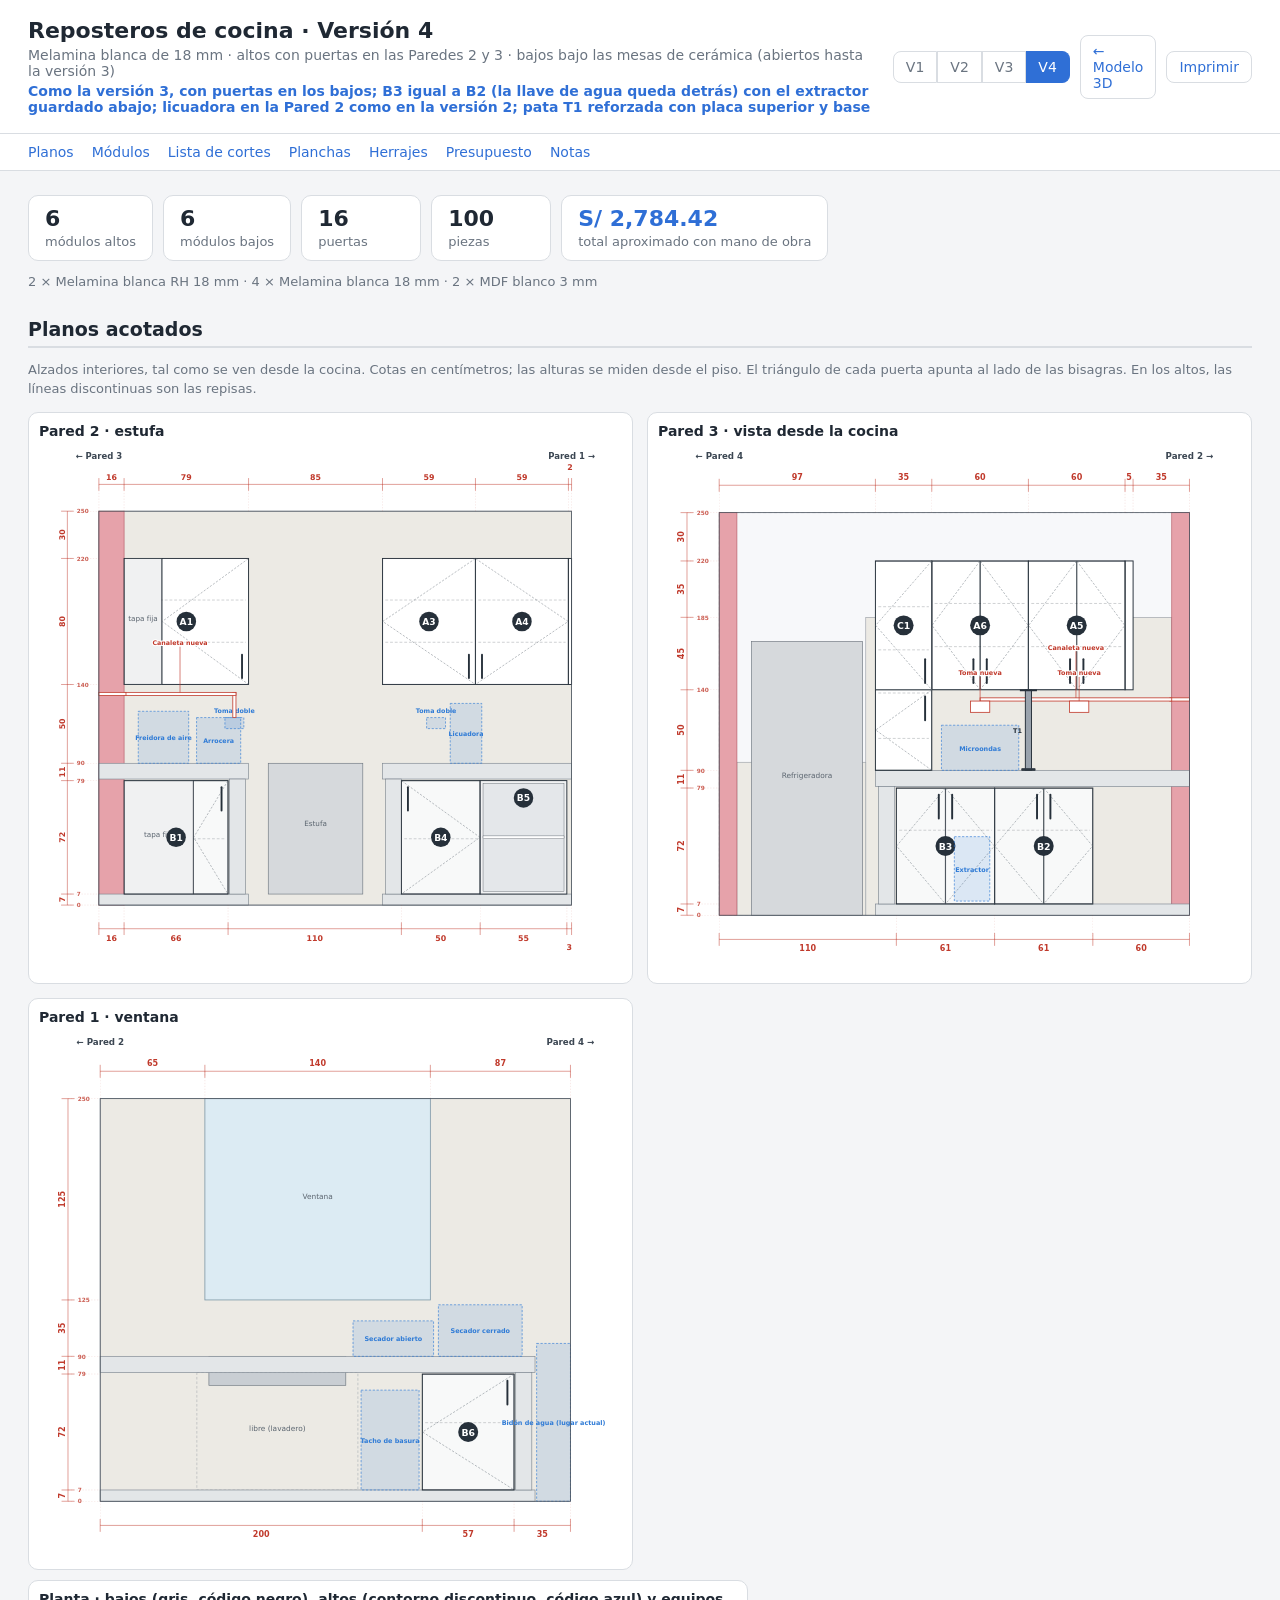
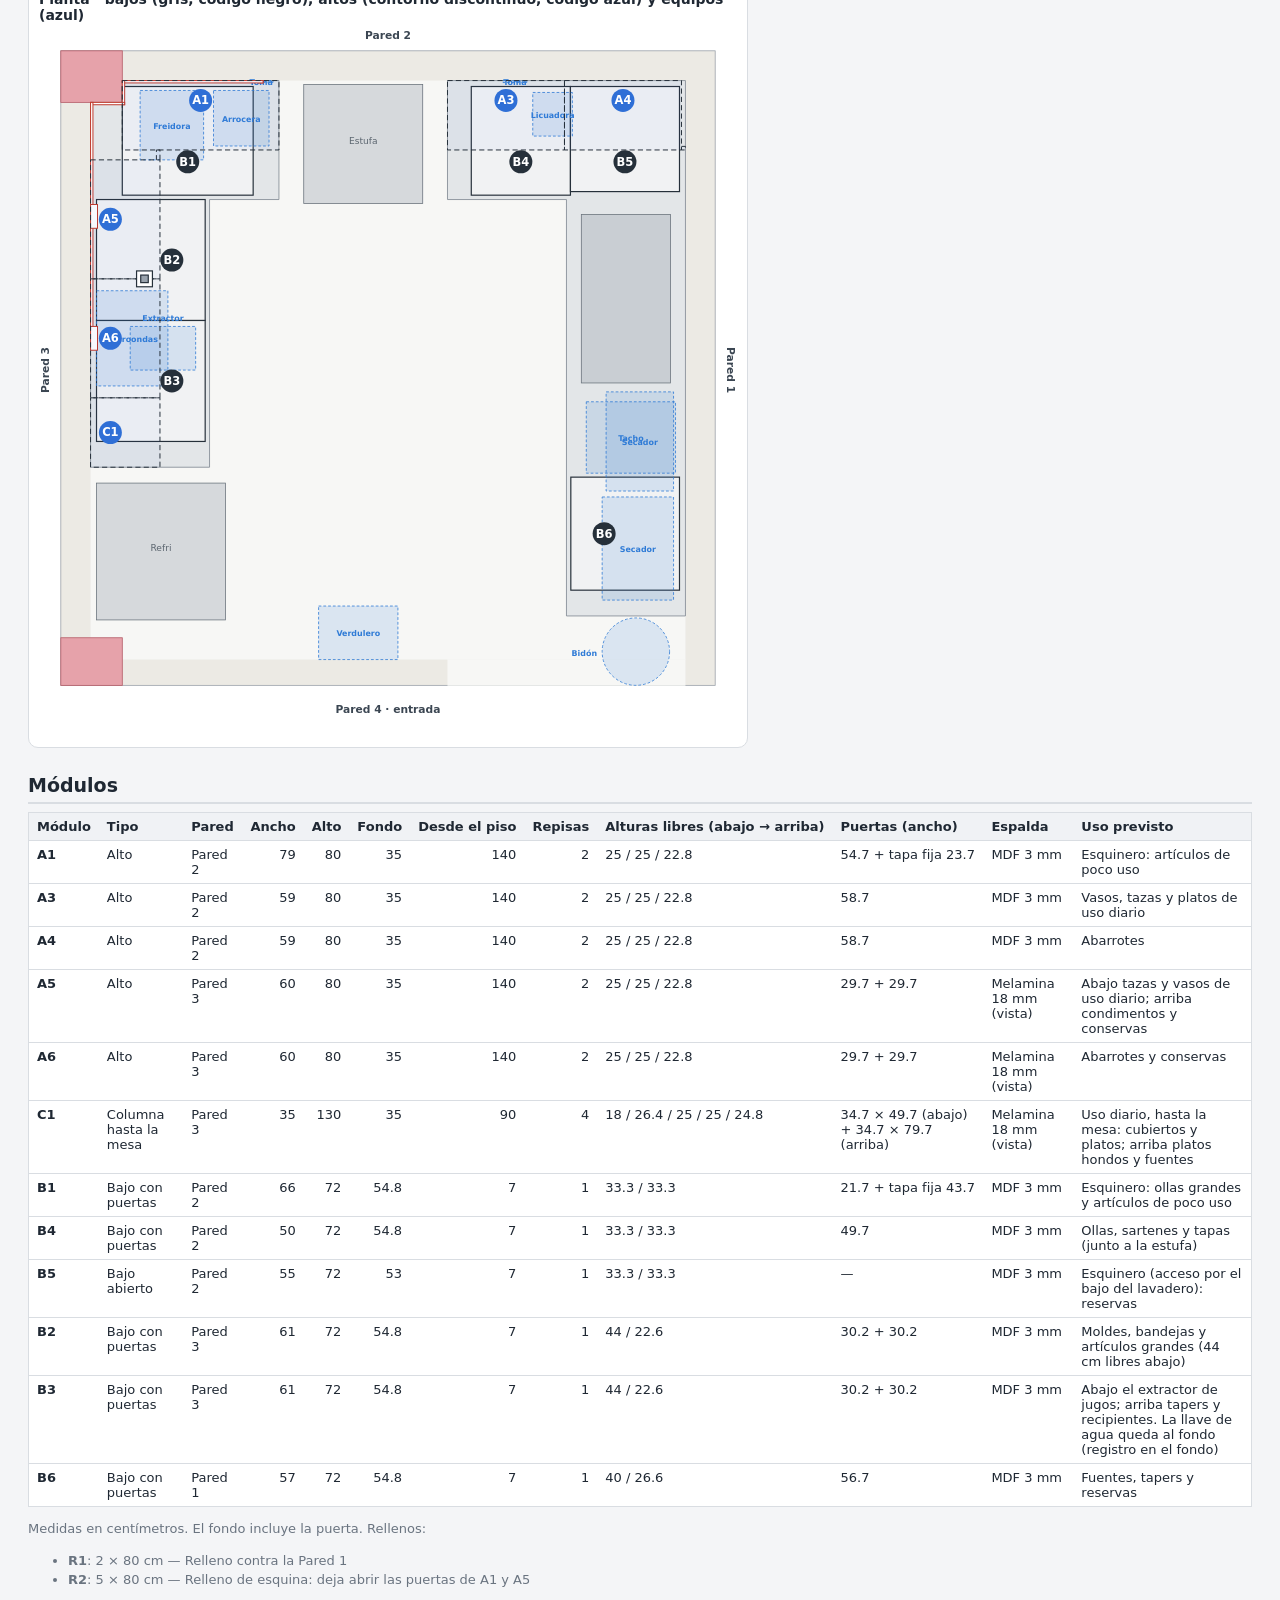
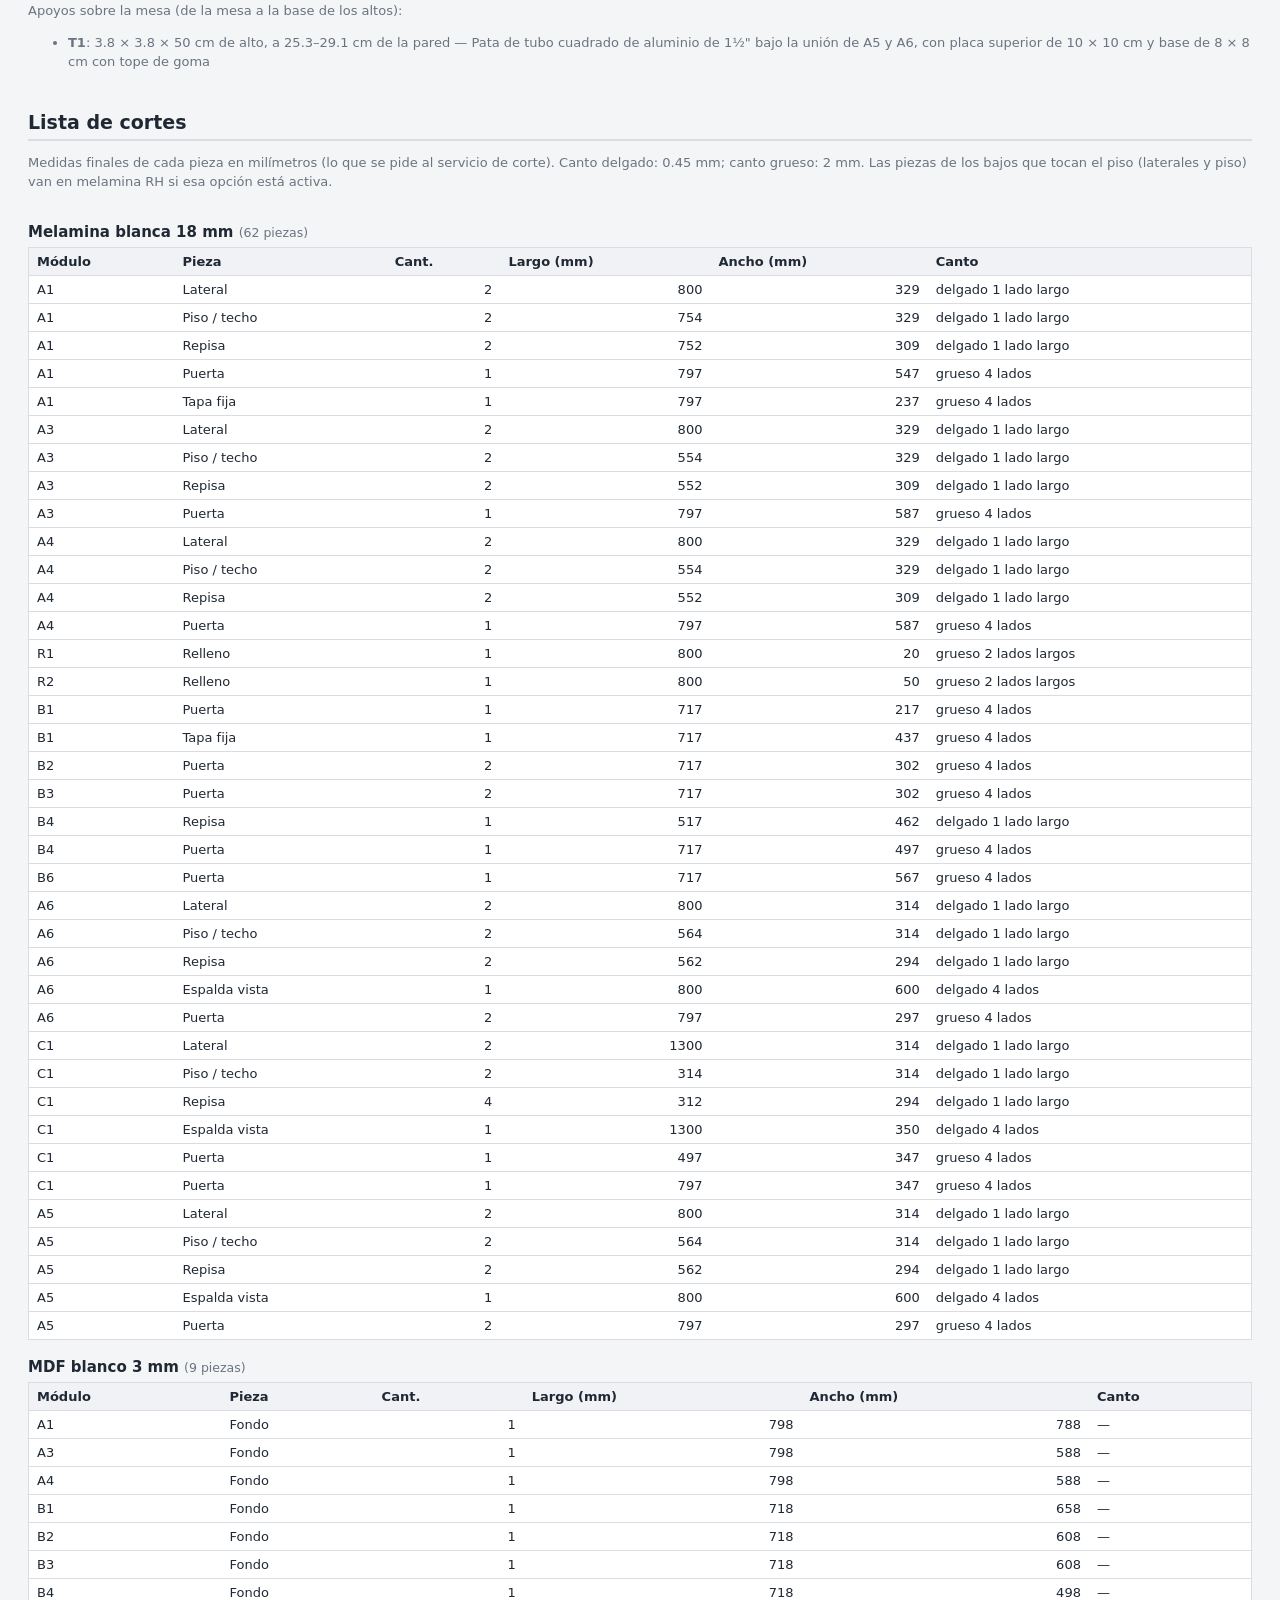
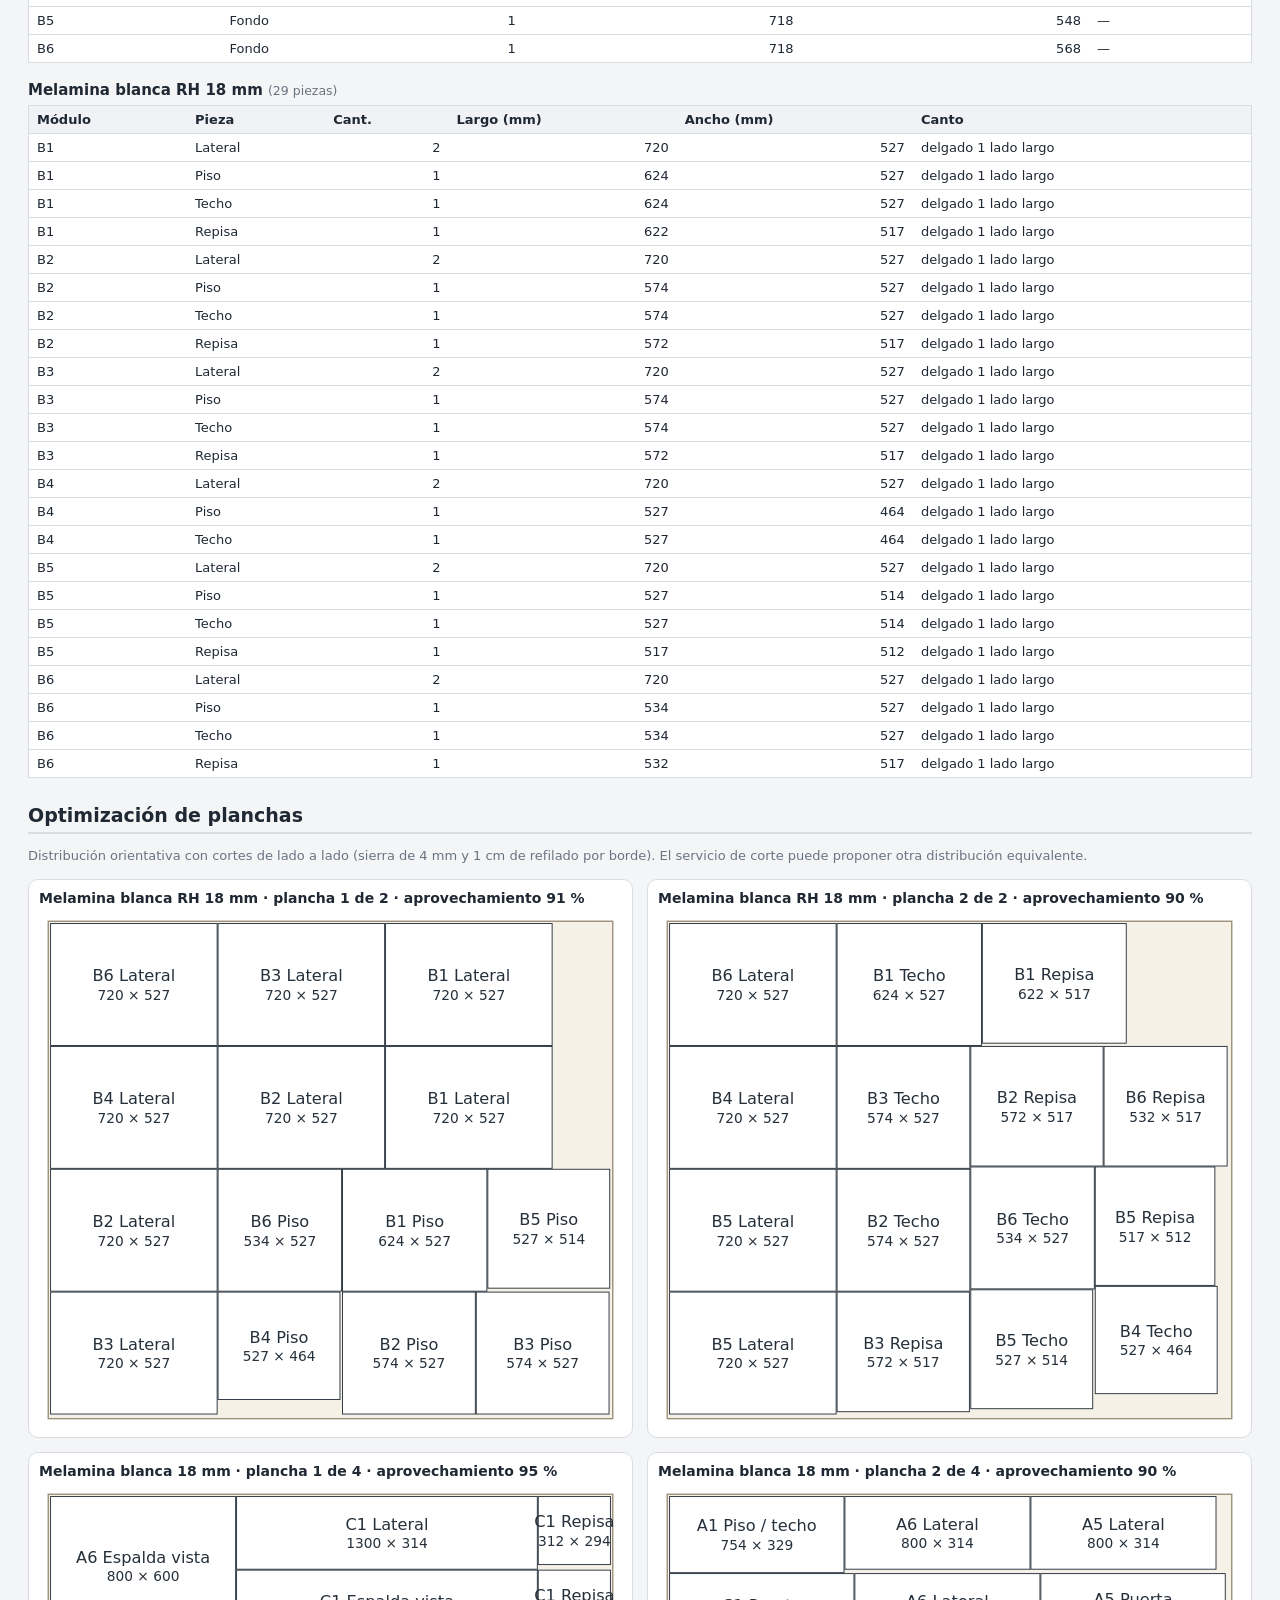
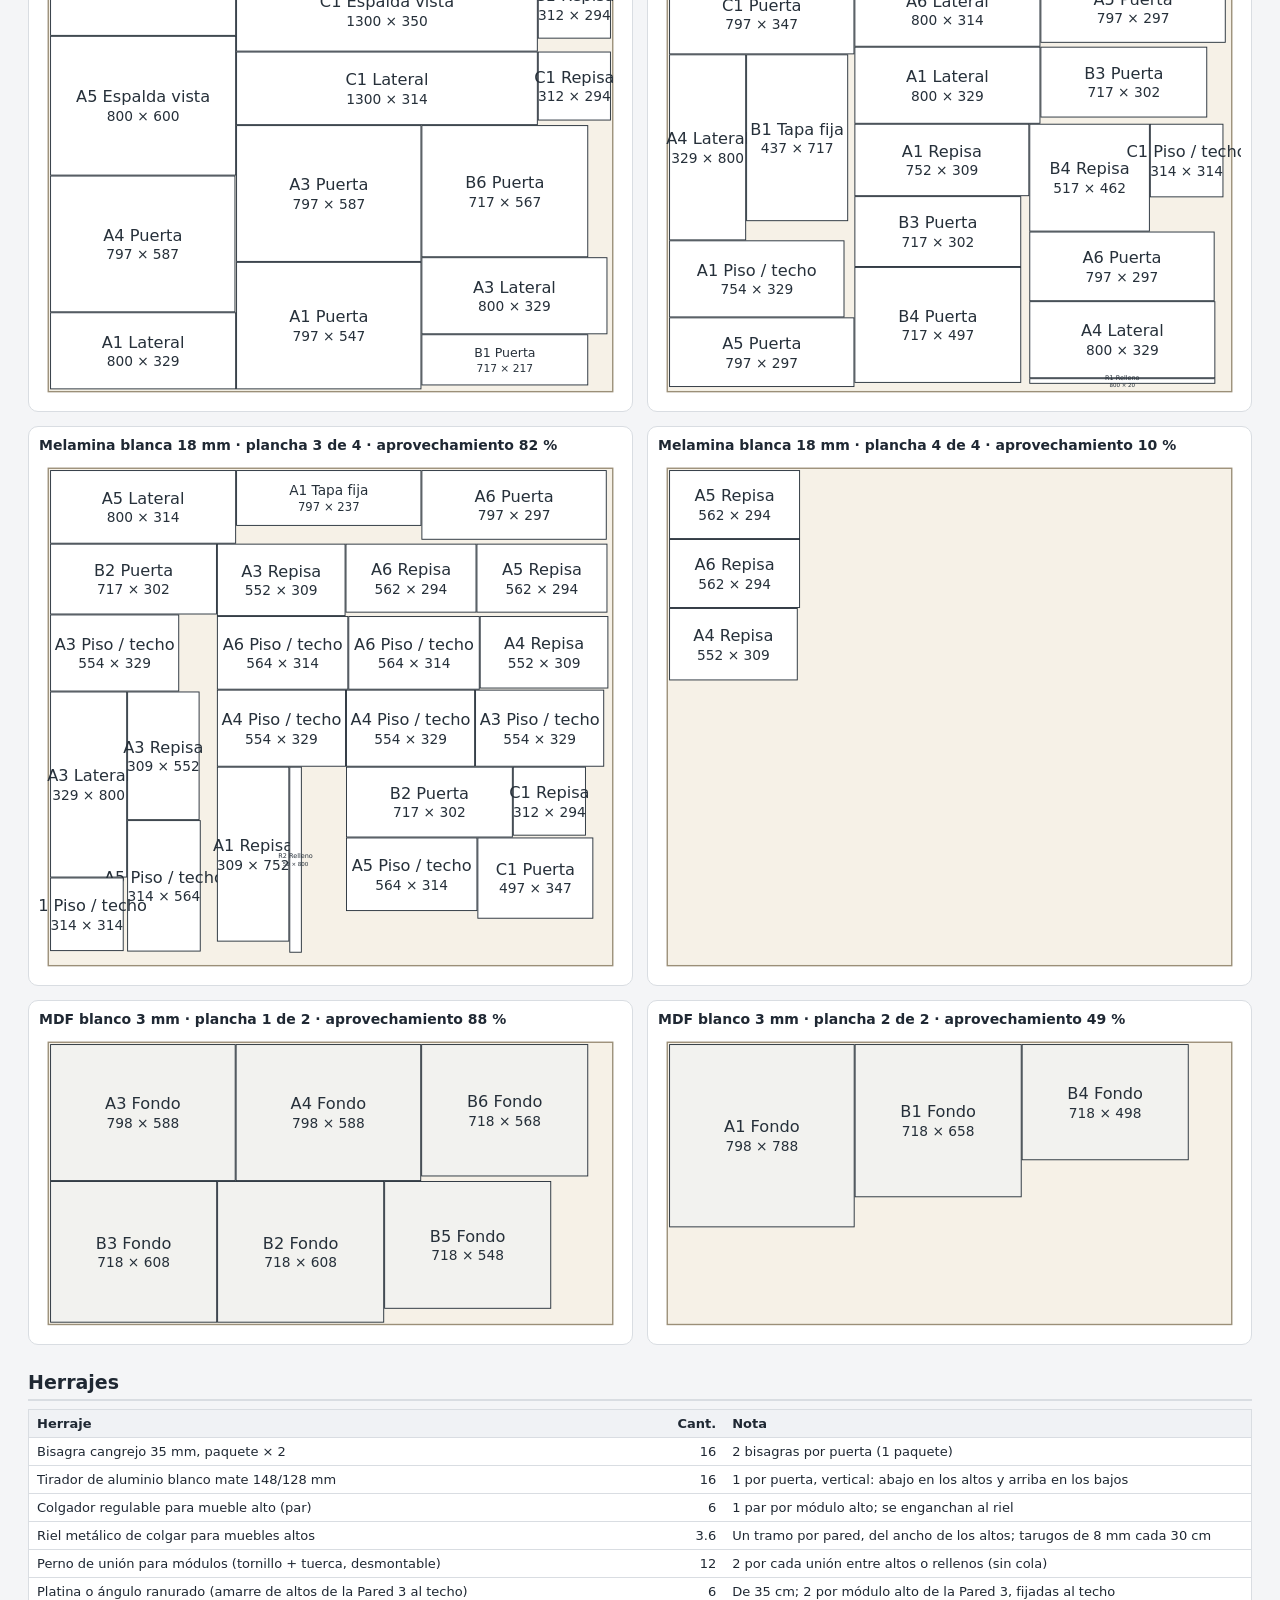
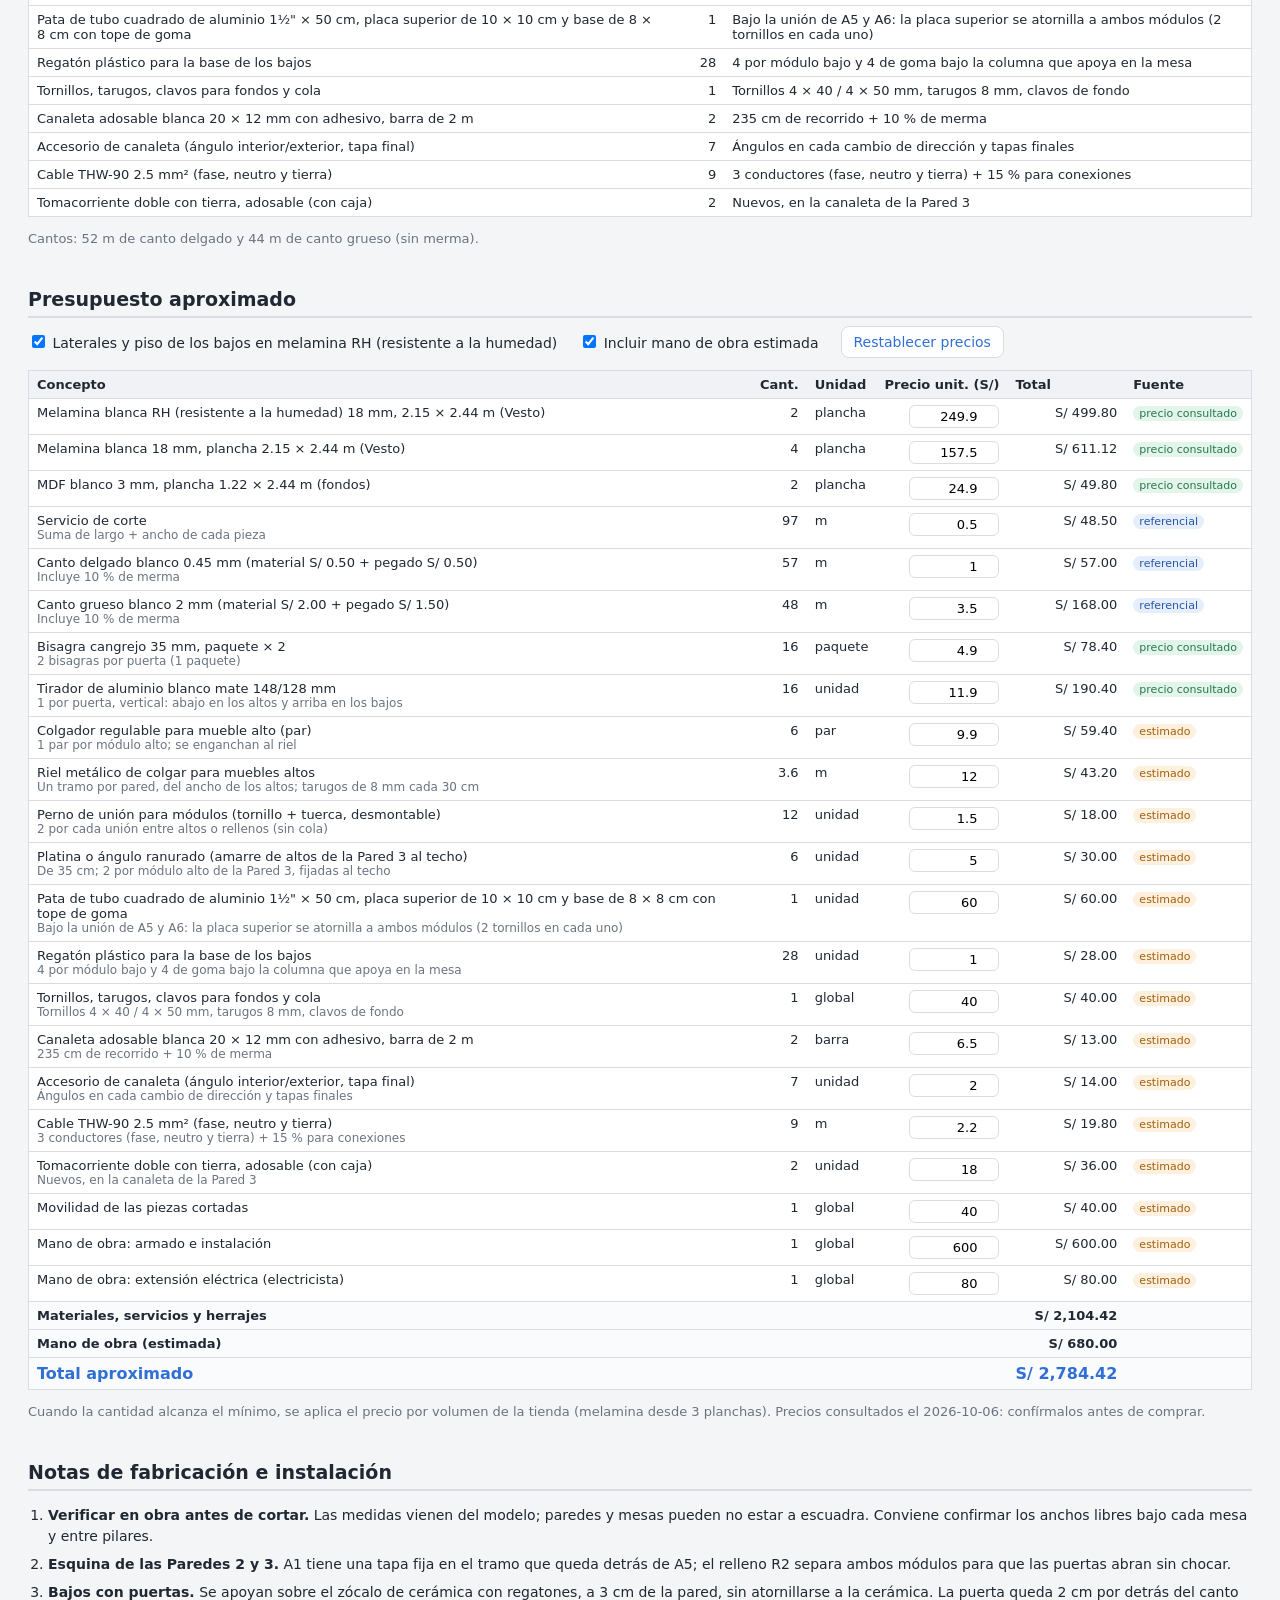
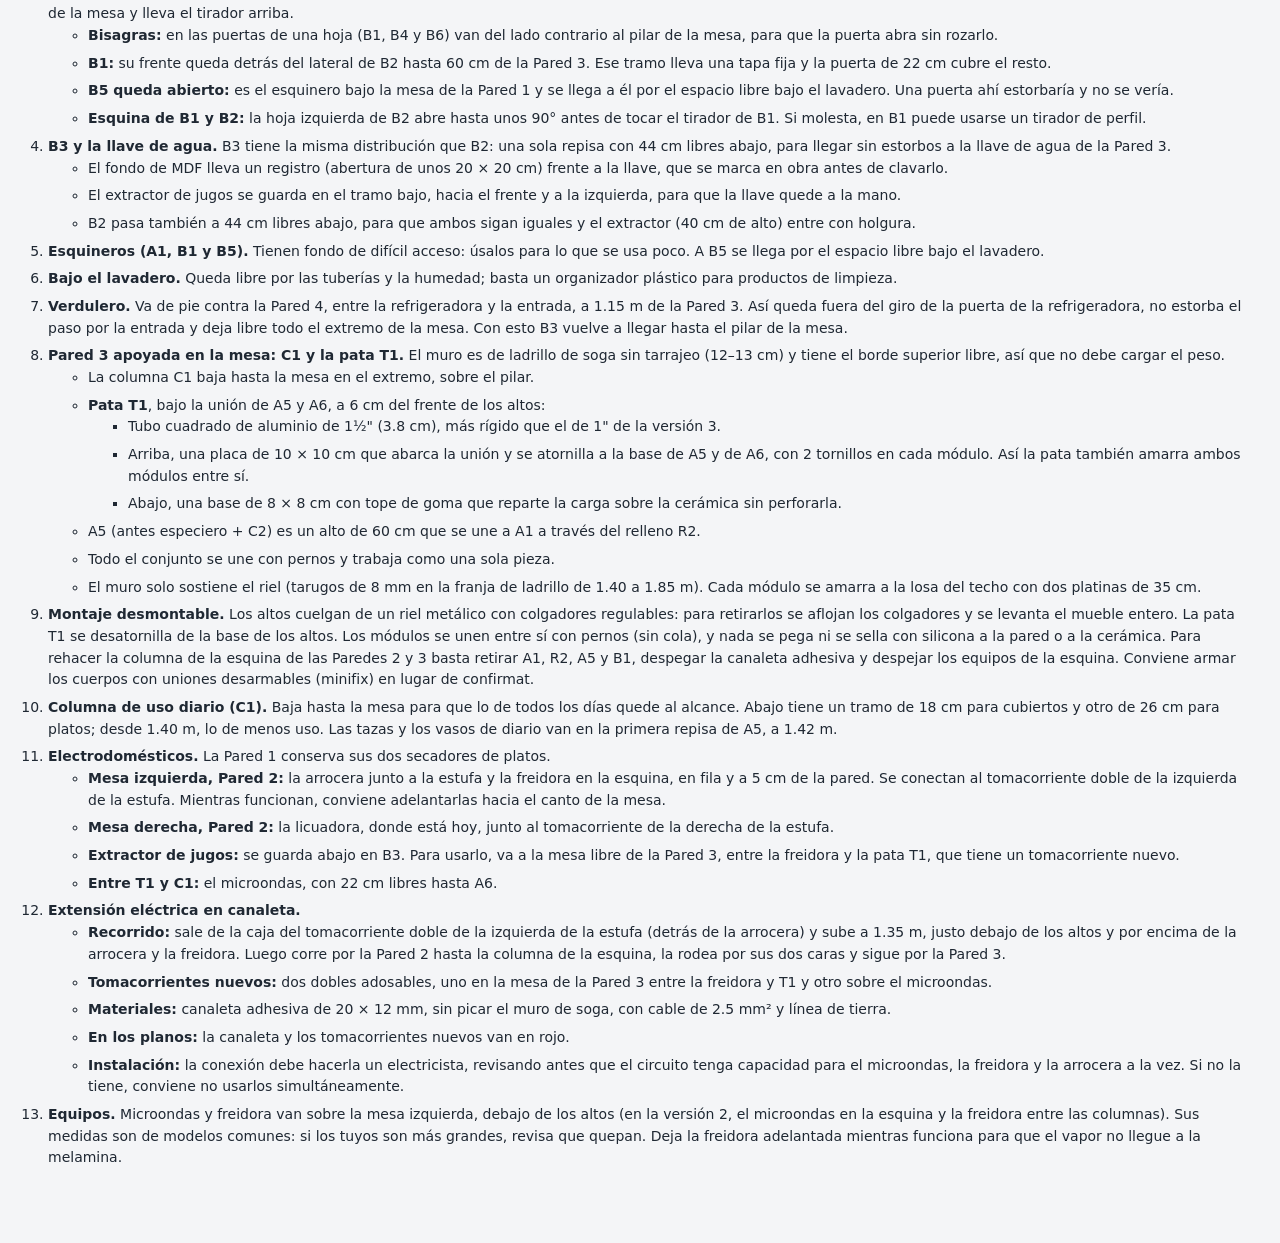
==== commit adbda090: "v4" ====
--- a/reposteros.html
+++ b/reposteros.html
@@ -11,7 +11,7 @@
     <header class="cabecera">
       <div>
         <h1>Reposteros de cocina · <span id="version-nombre"></span></h1>
-        <p>Melamina blanca de 18 mm · altos con puertas en las Paredes 2 y 3 · bajos abiertos bajo las mesas de cerámica</p>
+        <p>Melamina blanca de 18 mm · altos con puertas en las Paredes 2 y 3 · bajos bajo las mesas de cerámica (abiertos hasta la versión 3)</p>
         <p class="version-desc" id="version-desc"></p>
       </div>
       <nav class="acciones">
@@ -19,6 +19,7 @@
           <button type="button" data-version="1">V1</button>
           <button type="button" data-version="2">V2</button>
           <button type="button" data-version="3">V3</button>
+          <button type="button" data-version="4">V4</button>
         </span>
         <a href="index.html" id="volver">← Modelo 3D</a>
         <button type="button" id="imprimir">Imprimir</button>
@@ -96,11 +97,26 @@
           <li data-version="2"><b>Montaje desmontable.</b> Los altos cuelgan de un riel metálico con colgadores regulables: para retirarlos se aflojan los colgadores y se levanta el mueble entero. Los módulos se unen entre sí con pernos (sin cola) y nada se pega ni se sella con silicona a la pared o a la cerámica; los bajos solo se apoyan sobre regatones. Nada se fija a la columna de la esquina de las Paredes 2 y 3: para rehacerla basta retirar A1, R2, A5 y B1 y sacar el microondas. Si la columna se engrosa, A1 se acorta por el tramo de la tapa fija. Conviene armar los cuerpos con uniones desarmables (minifix) en lugar de confirmat.</li>
           <li><b>Esquina de las Paredes 2 y 3.</b> A1 tiene una tapa fija en el tramo que queda detrás de A5; el relleno R2 separa ambos módulos para que las puertas abran sin chocar.</li>
           <li data-modulo="A2"><b>Sobre la estufa (A2).</b> Empieza a 1.70 m (80 cm sobre la mesa) porque no hay campana. No guardes ahí plásticos ni productos que se dañen con el calor.</li>
-          <li><b>Bajos abiertos.</b> Se apoyan sobre el zócalo de cerámica con regatones, a 3 cm de la pared y 4 cm por detrás del canto de la mesa. No se atornillan a la cerámica.</li>
+          <li data-version="1 2 3"><b>Bajos abiertos.</b> Se apoyan sobre el zócalo de cerámica con regatones, a 3 cm de la pared y 4 cm por detrás del canto de la mesa. No se atornillan a la cerámica.</li>
+          <li data-version="4"><b>Bajos con puertas.</b> Se apoyan sobre el zócalo de cerámica con regatones, a 3 cm de la pared, sin atornillarse a la cerámica. La puerta queda 2 cm por detrás del canto de la mesa y lleva el tirador arriba.
+            <ul>
+              <li><b>Bisagras:</b> en las puertas de una hoja (B1, B4 y B6) van del lado contrario al pilar de la mesa, para que la puerta abra sin rozarlo.</li>
+              <li><b>B1:</b> su frente queda detrás del lateral de B2 hasta 60 cm de la Pared 3. Ese tramo lleva una tapa fija y la puerta de 22 cm cubre el resto.</li>
+              <li><b>B5 queda abierto:</b> es el esquinero bajo la mesa de la Pared 1 y se llega a él por el espacio libre bajo el lavadero. Una puerta ahí estorbaría y no se vería.</li>
+              <li><b>Esquina de B1 y B2:</b> la hoja izquierda de B2 abre hasta unos 90° antes de tocar el tirador de B1. Si molesta, en B1 puede usarse un tirador de perfil.</li>
+            </ul>
+          </li>
+          <li data-version="4"><b>B3 y la llave de agua.</b> B3 tiene la misma distribución que B2: una sola repisa con 44 cm libres abajo, para llegar sin estorbos a la llave de agua de la Pared 3.
+            <ul>
+              <li>El fondo de MDF lleva un registro (abertura de unos 20 × 20 cm) frente a la llave, que se marca en obra antes de clavarlo.</li>
+              <li>El extractor de jugos se guarda en el tramo bajo, hacia el frente y a la izquierda, para que la llave quede a la mano.</li>
+              <li>B2 pasa también a 44 cm libres abajo, para que ambos sigan iguales y el extractor (40 cm de alto) entre con holgura.</li>
+            </ul>
+          </li>
           <li><b>Esquineros (A1, B1 y B5).</b> Tienen fondo de difícil acceso: úsalos para lo que se usa poco. A B5 se llega por el espacio libre bajo el lavadero.</li>
           <li><b>Bajo el lavadero.</b> Queda libre por las tuberías y la humedad; basta un organizador plástico para productos de limpieza.</li>
           <li data-version="2"><b>Columnas de uso diario (C1 y C2).</b> Bajan hasta la mesa para que lo de todos los días quede al alcance. Abajo tienen un tramo de 18 cm (cubiertos, tazas) y otro de 26 cm (platos, vasos, bowls); desde 1.40 m, lo de menos uso. Miden 35 cm de ancho, con 31 cm libres por dentro, así que entran platos de 27 cm. Las puertas bajas tienen el tirador arriba y abren hacia el centro de la mesa. Entre las columnas quedan 60 cm de mesa libre bajo A6 para la freidora y para servir.</li>
-          <li data-version="2 3"><b>Verdulero.</b> Va de pie contra la Pared 4, entre la refrigeradora y la entrada, a <span class="verdulero-x"></span> m de la Pared 3. Así queda fuera del giro de la puerta de la refrigeradora, no estorba el paso por la entrada y deja libre todo el extremo de la mesa. Con esto B3 vuelve a llegar hasta el pilar de la mesa.</li>
+          <li data-version="2 3 4"><b>Verdulero.</b> Va de pie contra la Pared 4, entre la refrigeradora y la entrada, a <span class="verdulero-x"></span> m de la Pared 3. Así queda fuera del giro de la puerta de la refrigeradora, no estorba el paso por la entrada y deja libre todo el extremo de la mesa. Con esto B3 vuelve a llegar hasta el pilar de la mesa.</li>
           <li data-version="2"><b>Electrodomésticos en las mesas de las Paredes 2 y 3.</b> La Pared 1 conserva sus dos secadores de platos sobre la extensión de acero del lavadero. Hay un tomacorriente doble a cada lado de la estufa.
             <ul>
               <li><b>Mesa derecha de la Pared 2:</b> la licuadora queda donde está hoy, junto al tomacorriente, y el extractor a su derecha.</li>
@@ -119,8 +135,23 @@
               <li>El muro solo sostiene el riel (tarugos de 8 mm en la franja de ladrillo de <span class="anclaje-desde"></span> a 1.85 m). Cada módulo se amarra a la losa del techo con dos platinas de <span class="platina-cm"></span> cm.</li>
             </ul>
           </li>
-          <li data-version="3"><b>Montaje desmontable.</b> Los altos cuelgan de un riel metálico con colgadores regulables: para retirarlos se aflojan los colgadores y se levanta el mueble entero. El tubo T1 se desatornilla de la base. Los módulos se unen entre sí con pernos (sin cola), y nada se pega ni se sella con silicona a la pared o a la cerámica. Para rehacer la columna de la esquina de las Paredes 2 y 3 basta retirar A1, R2, A5 y B1, despegar la canaleta adhesiva y despejar los equipos de la esquina. Conviene armar los cuerpos con uniones desarmables (minifix) en lugar de confirmat.</li>
-          <li data-version="3"><b>Columna de uso diario (C1).</b> Baja hasta la mesa para que lo de todos los días quede al alcance. Abajo tiene un tramo de 18 cm para cubiertos y otro de 26 cm para platos; desde 1.40 m, lo de menos uso. Las tazas y los vasos de diario van en la primera repisa de A5, a 1.42 m.</li>
+          <li data-version="4"><b>Pared 3 apoyada en la mesa: C1 y la pata T1.</b> El muro es de ladrillo de soga sin tarrajeo (12–13 cm) y tiene el borde superior libre, así que no debe cargar el peso.
+            <ul>
+              <li>La columna C1 baja hasta la mesa en el extremo, sobre el pilar.</li>
+              <li><b>Pata T1</b>, bajo la unión de A5 y A6, a 6 cm del frente de los altos:
+                <ul>
+                  <li>Tubo cuadrado de aluminio de 1½" (3.8 cm), más rígido que el de 1" de la versión 3.</li>
+                  <li>Arriba, una placa de 10 × 10 cm que abarca la unión y se atornilla a la base de A5 y de A6, con 2 tornillos en cada módulo. Así la pata también amarra ambos módulos entre sí.</li>
+                  <li>Abajo, una base de 8 × 8 cm con tope de goma que reparte la carga sobre la cerámica sin perforarla.</li>
+                </ul>
+              </li>
+              <li>A5 (antes especiero + C2) es un alto de 60 cm que se une a A1 a través del relleno R2.</li>
+              <li>Todo el conjunto se une con pernos y trabaja como una sola pieza.</li>
+              <li>El muro solo sostiene el riel (tarugos de 8 mm en la franja de ladrillo de <span class="anclaje-desde"></span> a 1.85 m). Cada módulo se amarra a la losa del techo con dos platinas de <span class="platina-cm"></span> cm.</li>
+            </ul>
+          </li>
+          <li data-version="3 4"><b>Montaje desmontable.</b> Los altos cuelgan de un riel metálico con colgadores regulables: para retirarlos se aflojan los colgadores y se levanta el mueble entero. La pata T1 se desatornilla de la base de los altos. Los módulos se unen entre sí con pernos (sin cola), y nada se pega ni se sella con silicona a la pared o a la cerámica. Para rehacer la columna de la esquina de las Paredes 2 y 3 basta retirar A1, R2, A5 y B1, despegar la canaleta adhesiva y despejar los equipos de la esquina. Conviene armar los cuerpos con uniones desarmables (minifix) en lugar de confirmat.</li>
+          <li data-version="3 4"><b>Columna de uso diario (C1).</b> Baja hasta la mesa para que lo de todos los días quede al alcance. Abajo tiene un tramo de 18 cm para cubiertos y otro de 26 cm para platos; desde 1.40 m, lo de menos uso. Las tazas y los vasos de diario van en la primera repisa de A5, a 1.42 m.</li>
           <li data-version="3"><b>Electrodomésticos.</b> La Pared 1 conserva sus dos secadores de platos.
             <ul>
               <li><b>Mesa izquierda, Pared 2:</b> la arrocera junto a la estufa y la freidora en la esquina, en fila y a 5 cm de la pared. Se conectan al tomacorriente doble de la izquierda de la estufa. Mientras funcionan, conviene adelantarlas hacia el canto de la mesa.</li>
@@ -129,10 +160,18 @@
               <li>La mesa derecha de la Pared 2 queda libre para picar.</li>
             </ul>
           </li>
-          <li data-version="3"><b>Extensión eléctrica en canaleta.</b>
+          <li data-version="4"><b>Electrodomésticos.</b> La Pared 1 conserva sus dos secadores de platos.
+            <ul>
+              <li><b>Mesa izquierda, Pared 2:</b> la arrocera junto a la estufa y la freidora en la esquina, en fila y a 5 cm de la pared. Se conectan al tomacorriente doble de la izquierda de la estufa. Mientras funcionan, conviene adelantarlas hacia el canto de la mesa.</li>
+              <li><b>Mesa derecha, Pared 2:</b> la licuadora, donde está hoy, junto al tomacorriente de la derecha de la estufa.</li>
+              <li><b>Extractor de jugos:</b> se guarda abajo en B3. Para usarlo, va a la mesa libre de la Pared 3, entre la freidora y la pata T1, que tiene un tomacorriente nuevo.</li>
+              <li><b>Entre T1 y C1:</b> el microondas, con 22 cm libres hasta A6.</li>
+            </ul>
+          </li>
+          <li data-version="3 4"><b>Extensión eléctrica en canaleta.</b>
             <ul>
               <li><b>Recorrido:</b> sale de la caja del tomacorriente doble de la izquierda de la estufa (detrás de la arrocera) y sube a 1.35 m, justo debajo de los altos y por encima de la arrocera y la freidora. Luego corre por la Pared 2 hasta la columna de la esquina, la rodea por sus dos caras y sigue por la Pared 3.</li>
-              <li><b>Tomacorrientes nuevos:</b> dos dobles adosables, uno entre la licuadora y el extractor y otro sobre el microondas.</li>
+              <li><b>Tomacorrientes nuevos:</b> dos dobles adosables, uno en la mesa de la Pared 3 entre la freidora y T1 y otro sobre el microondas.</li>
               <li><b>Materiales:</b> canaleta adhesiva de 20 × 12 mm, sin picar el muro de soga, con cable de 2.5 mm² y línea de tierra.</li>
               <li><b>En los planos:</b> la canaleta y los tomacorrientes nuevos van en rojo.</li>
               <li><b>Instalación:</b> la conexión debe hacerla un electricista, revisando antes que el circuito tenga capacidad para el microondas, la freidora y la arrocera a la vez. Si no la tiene, conviene no usarlos simultáneamente.</li>
